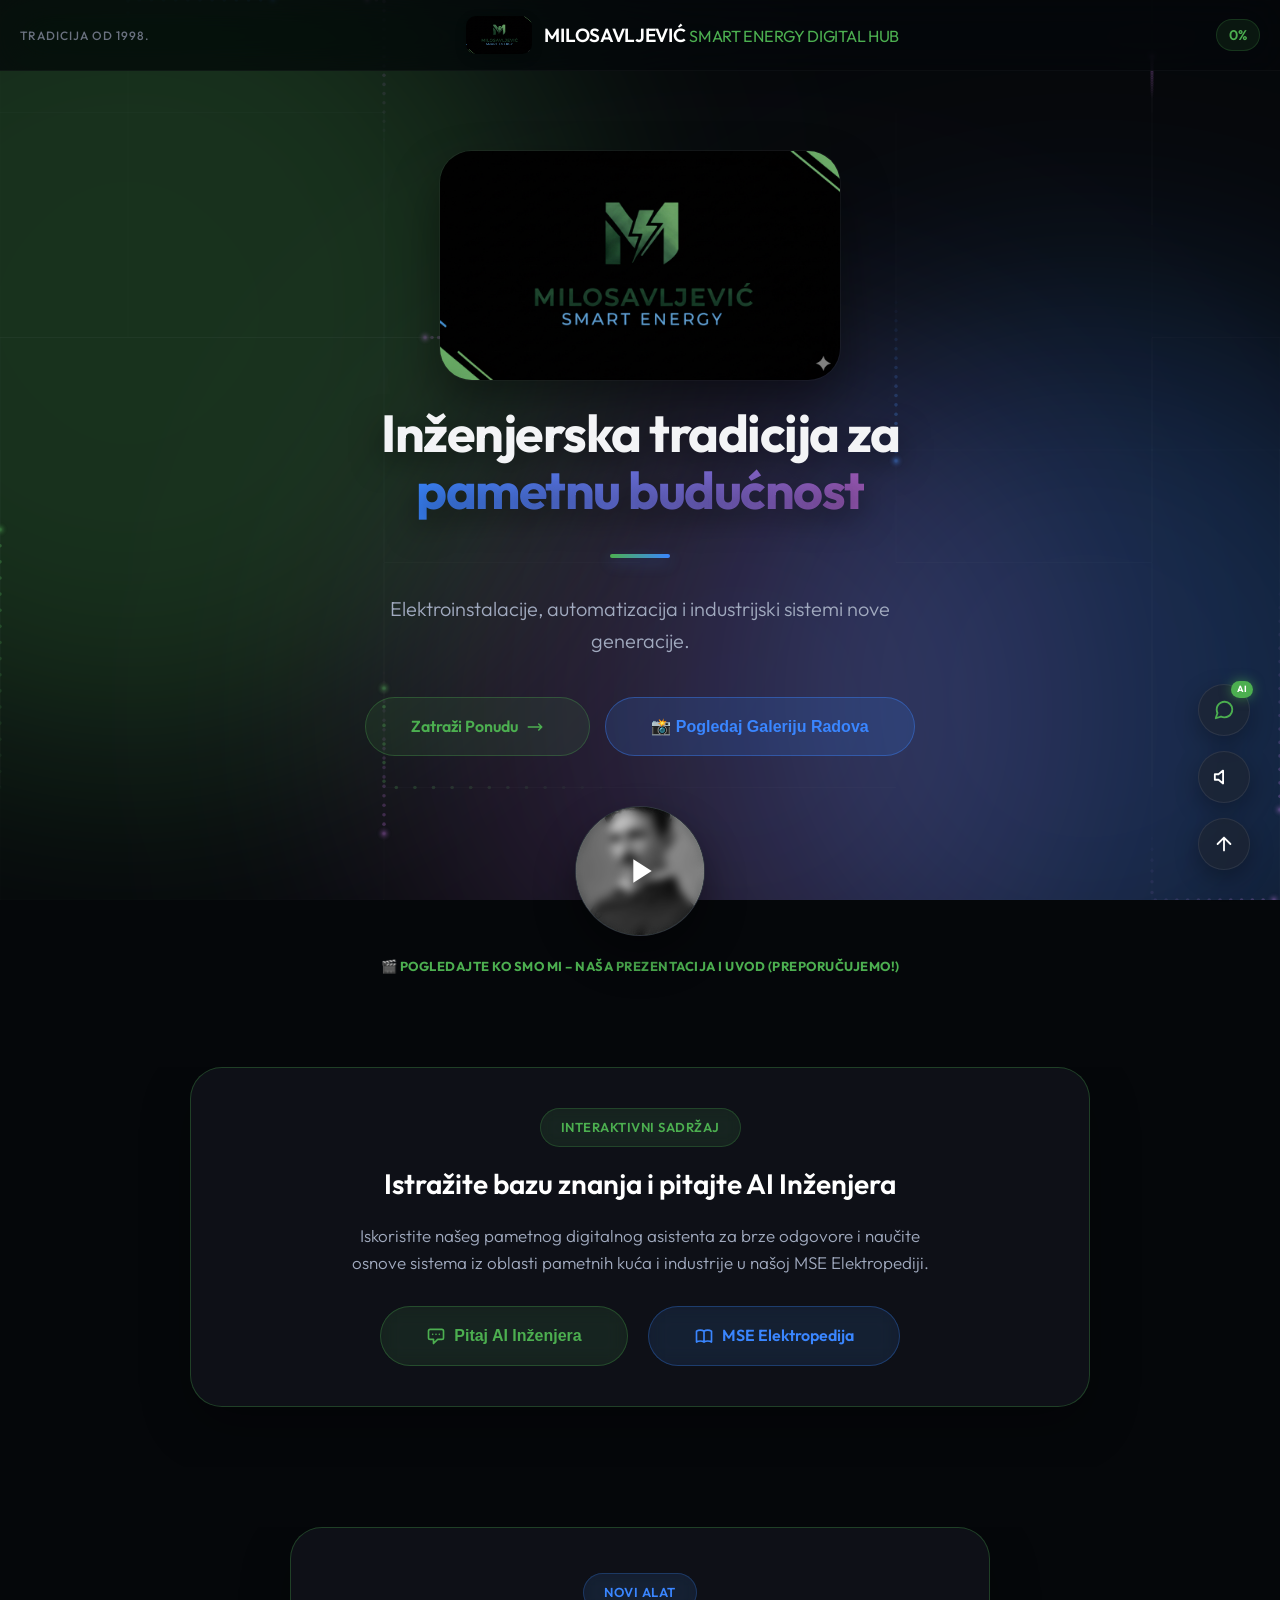
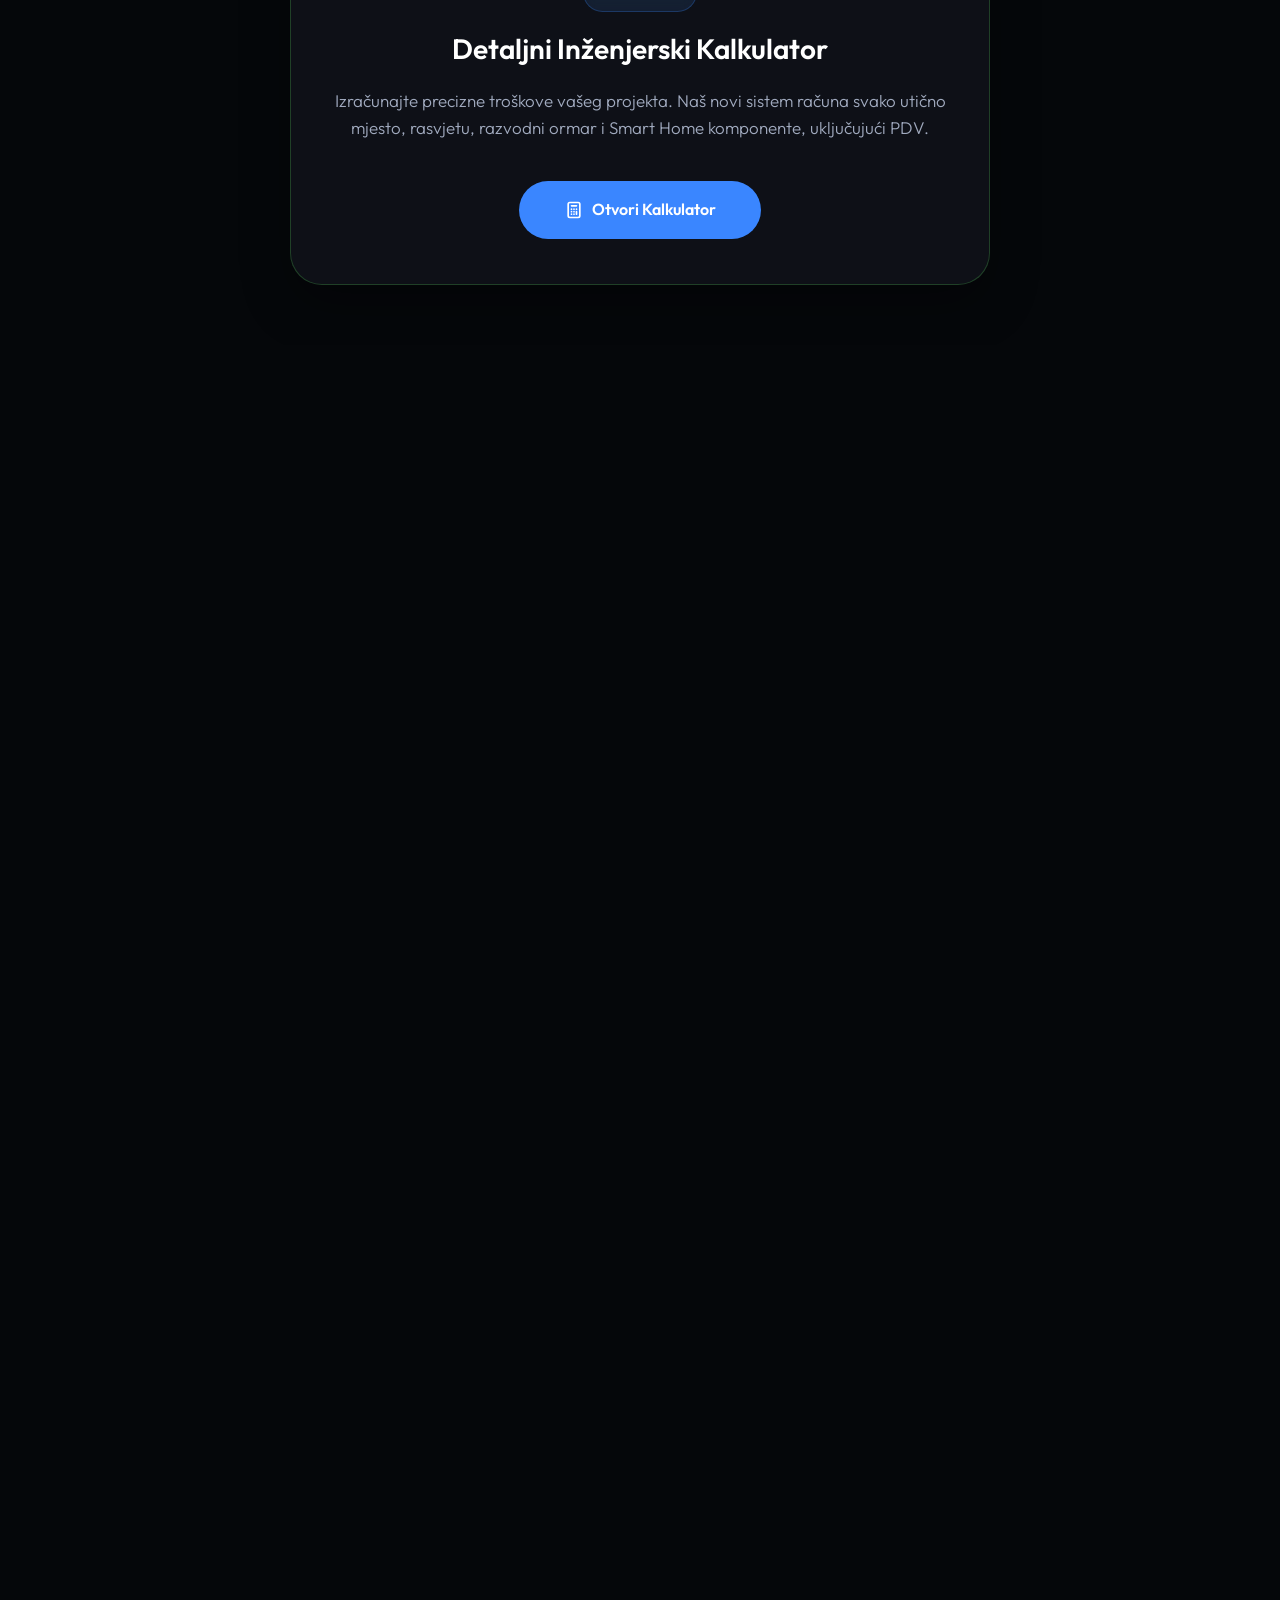
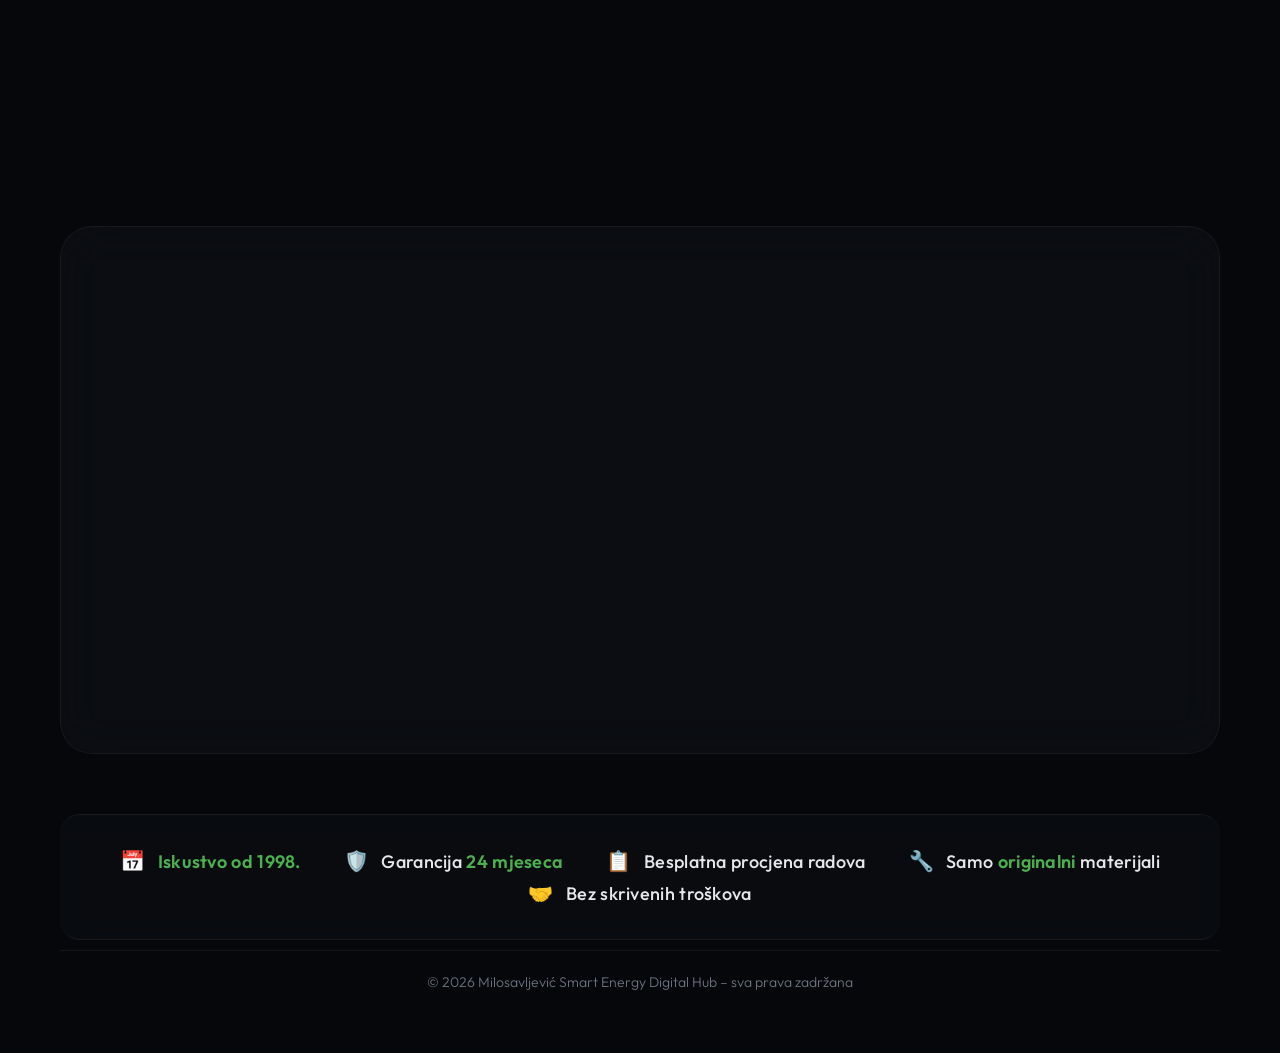
==== index.html @ 20e913b9 "Update index.html" ====
<!DOCTYPE html>
<html lang="sr">
<head>
    <meta charset="UTF-8">
    <meta name="viewport" content="width=device-width, initial-scale=1.0, maximum-scale=1.0, user-scalable=yes">
    <title>Milosavljević Smart Energy Digital Hub | Automatizacija i Elektroinstalacije</title>
    
    <meta name="description" content="Milosavljević Smart Energy Digital Hub - Inženjerska tradicija od 1998. Kompleksne elektroinstalacije, pametne kuće, industrijska automatizacija i robotika.">
    <meta property="og:title" content="Milosavljević Smart Energy Digital Hub">
    <meta property="og:description" content="Inženjerska tradicija za pametnu budućnost. Elektroinstalacije, automatizacija i industrijski sistemi nove generacije.">
    <meta property="og:type" content="website">
    
    <script type="application/ld+json">
    {
      "@context": "https://schema.org",
      "@type": "LocalBusiness",
      "name": "Milosavljević Smart Energy Digital Hub",
      "image": "https://milosavljevic-smart-energy.pages.dev/logo.jpg",
      "address": {
        "@type": "PostalAddress",
        "addressLocality": "Prijedor",
        "addressCountry": "BA"
      },
      "telephone": "+38765728595",
      "email": "milosavljevic@outlook.com",
      "priceRange": "$$",
      "areaServed": "Prijedor i okolina",
      "services": "Elektroinstalacije, Pametne kuće, Industrijska automatizacija, Robotika, PLC programiranje",
      "openingHours": "Mo-Fr 08:00-17:00"
    }
    </script>

    <link rel="preconnect" href="https://fonts.googleapis.com">
    <link rel="preconnect" href="https://fonts.gstatic.com" crossorigin>
    <link href="https://fonts.googleapis.com/css2?family=Outfit:wght@300;400;500;600;700&display=swap" rel="stylesheet">
    
    <style>
        /* ========== CORE & PERFORMANCE ========== */
        @media (prefers-reduced-motion: reduce) {
            *, *::before, *::after { animation-duration: 0.01ms !important; transition-duration: 0.01ms !important; scroll-behavior: auto !important; }
        }
        * { box-sizing: border-box; margin: 0; padding: 0; -webkit-tap-highlight-color: transparent; }
        html { scroll-behavior: smooth; }
        body {
            background-color: #05070a;
            color: #f3f4f6;
            font-family: 'Outfit', -apple-system, BlinkMacSystemFont, 'Segoe UI', Arial, sans-serif;
            line-height: 1.6;
            overflow-x: hidden;
            padding-bottom: 40px;
        }

        /* ========== PREMIUM SCROLL REVEAL ========== */
        .reveal {
            opacity: 0;
            transform: translateY(30px) scale(0.98);
            transition: opacity 0.8s cubic-bezier(0.2, 0.8, 0.2, 1), transform 0.8s cubic-bezier(0.2, 0.8, 0.2, 1);
            will-change: opacity, transform;
        }
        .reveal.active { opacity: 1; transform: translateY(0) scale(1); }
        .delay-1 { transition-delay: 0.1s; } .delay-2 { transition-delay: 0.2s; }

        /* ========== ABSTRACT BACKGROUND ========== */
        .abstract-bg {
            position: fixed; top: 0; left: 0; width: 100vw; height: 100vh;
            z-index: -1; background: #05070a; overflow: hidden;
        }
        .glow-orb {
            position: absolute; border-radius: 50%; filter: blur(120px); opacity: 0.25;
            mix-blend-mode: screen; animation: float 20s infinite ease-in-out alternate;
            will-change: transform;
        }
        .orb-1 { width: 70vw; height: 70vw; background: #4caf50; top: -15%; left: -25%; }
        .orb-2 { width: 60vw; height: 60vw; background: #3a86ff; bottom: -20%; right: -15%; animation-delay: -5s; }
        .orb-3 { width: 55vw; height: 55vw; background: #9b59b6; top: 40%; left: 30%; animation-delay: -10s; opacity: 0.2; }
        @keyframes float { 0% { transform: translate(0,0) scale(1); } 100% { transform: translate(8%,12%) scale(1.1); } }

        /* ========== CIRCUIT FLOW BACKGROUND ========== */
        #circuit-canvas {
            position: fixed;
            top: 0; left: 0;
            width: 100vw; height: 100vh;
            z-index: -1;
            pointer-events: none;
            opacity: 0.5;
        }

        /* ========== UTILITY ========== */
        .hide-mobile { display: inline; }
        .container { max-width: 1200px; margin: 0 auto; padding: 0 20px; }
        .text-white { color: #fff; } .text-center { text-align: center; }
        
        .badge-primary {
            background: rgba(76,175,80,0.1); color: #4caf50; padding: 8px 20px; border-radius: 50px;
            font-size: 13px; font-weight: 600; letter-spacing: 0.5px; display: inline-block;
            border: 1px solid rgba(76,175,80,0.25); backdrop-filter: blur(8px); text-transform: uppercase;
        }
        .section-title { font-size: 36px; color: #fff; margin-top: 16px; margin-bottom: 35px; font-weight: 600; letter-spacing: -0.5px; line-height: 1.2; }
        .section-title-left { font-size: 32px; margin: 15px 0; color: #fff; font-weight: 600; line-height: 1.2; }
        .section-text { color: #a1aabf; font-size: 17px; font-weight: 300; }

        /* ========== HEADER ========== */
        .header-main { background: rgba(5, 7, 10, 0.75); backdrop-filter: blur(24px) saturate(180%); padding: 16px 20px; position: sticky; top: 0; z-index: 1000; border-bottom: 1px solid rgba(255, 255, 255, 0.03); }
        .header-grid { max-width: 1400px; margin: 0 auto; display: flex; justify-content: space-between; align-items: center; }
        .header-tradition { font-size: 12px; color: #6b7280; font-weight: 500; letter-spacing: 1px; text-transform: uppercase; }
        .header-logo-group { display: flex; align-items: center; gap: 12px; cursor: pointer; transition: opacity 0.3s ease; }
        .header-logo-group:hover { opacity: 0.8; }
        .header-logo-img { height: 38px; border-radius: 10px; box-shadow: 0 4px 12px rgba(0,0,0,0.2); }
        .header-brand-name { font-size: 19px; color: #fff; font-weight: 600; letter-spacing: -0.3px; }
        .header-brand-name span { color: #4caf50; font-weight: 400; font-size: 0.85em; }
        .header-percent-text { font-size: 14px; font-weight: 600; color: #4caf50; background: rgba(76,175,80,0.1); padding: 4px 12px; border-radius: 20px; border: 1px solid rgba(76,175,80,0.2); cursor: pointer; transition: all 0.3s ease; }
        .header-percent-text:hover { background: #4caf50; color: #fff; }
        .header-progress-line { position: absolute; bottom: 0; left: 0; height: 2px; width: 0%; background: linear-gradient(90deg, #4caf50, #3a86ff, #9b59b6); box-shadow: 0 -1px 8px rgba(76,175,80,0.5); transition: width 0.1s linear; z-index: 1001; }

        /* ========== HERO ========== */
        .hero-section { padding: 80px 20px 60px; text-align: center; position: relative; }
        .hero-content { position: relative; z-index: 2; }
        .hero-logo {
            max-width: 400px;
            width: 100%;
            height: auto;
            border-radius: 32px;
            box-shadow: 0 25px 50px rgba(0,0,0,0.4), 0 0 0 1px rgba(255,255,255,0.05);
            margin-bottom: 25px;
            transition: transform 0.5s ease;
            display: block;
            margin-left: auto;
            margin-right: auto;
        }
        .hero-logo:hover { transform: translateY(-5px); }
        .hero-title { font-size: 52px; margin-top: 15px; font-weight: 700; letter-spacing: -1.5px; line-height: 1.1; text-shadow: 0 10px 30px rgba(0,0,0,0.5); }
        .hero-title span { background: linear-gradient(90deg, #3a86ff, #9b59b6); -webkit-background-clip: text; -webkit-text-fill-color: transparent; }
        .hero-line { width: 60px; height: 4px; margin: 35px auto; border-radius: 4px; background: linear-gradient(90deg, #4caf50, #3a86ff); box-shadow: 0 4px 15px rgba(58,134,255,0.3); }
        .hero-subtitle { max-width: 600px; margin: 0 auto; color: #a1aabf; font-size: 20px; font-weight: 300; }
        
        .btn-primary { display: inline-flex; align-items: center; justify-content: center; margin-top: 10px; padding: 16px 45px; border-radius: 50px; background: rgba(76,175,80,0.1); color: #4caf50; border: 1px solid rgba(76,175,80,0.3); text-decoration: none; font-weight: 600; font-size: 16px; backdrop-filter: blur(10px); transition: all 0.4s cubic-bezier(0.2,0.8,0.2,1); }
        .btn-primary:hover { background: #4caf50; color: #fff; transform: translateY(-3px) scale(1.02); box-shadow: 0 15px 30px rgba(76,175,80,0.3); }
        .btn-secondary { background: rgba(58,134,255,0.1); color: #3a86ff; border-color: rgba(58,134,255,0.3); }
        .btn-secondary:hover { background: #3a86ff; color: #fff; box-shadow: 0 15px 30px rgba(58,134,255,0.3); }
        .btn-blue { background: rgba(58,134,255,0.15); color: #3a86ff; border-color: rgba(58,134,255,0.4); }
        .btn-blue:hover { background: #3a86ff; color: #fff; box-shadow: 0 15px 30px rgba(58,134,255,0.3); }

        .video-circle { display: flex; flex-direction: column; align-items: center; margin-top: 50px; cursor: pointer; }
        .video-thumb { position: relative; width: 130px; height: 130px; border-radius: 50%; overflow: hidden; border: 1px solid rgba(255,255,255,0.1); box-shadow: 0 20px 40px rgba(0,0,0,0.4), inset 0 0 0 4px rgba(76,175,80,0.3); transition: all 0.4s cubic-bezier(0.2, 0.8, 0.2, 1); background: #1a1f2a; }
        .video-thumb img { width: 100%; height: 100%; object-fit: cover; display: block; transition: transform 0.6s ease; }
        .glass-play { position: absolute; top: 0; left: 0; width: 100%; height: 100%; background: rgba(0,0,0,0.2); backdrop-filter: blur(4px); display: flex; align-items: center; justify-content: center; transition: all 0.4s ease; }
        .glass-play svg { width: 40px; height: 40px; fill: white; filter: drop-shadow(0 4px 12px rgba(0,0,0,0.5)); transition: transform 0.3s cubic-bezier(0.2, 0.8, 0.2, 1); }
        .video-circle:hover .video-thumb { transform: translateY(-5px) scale(1.02); box-shadow: 0 25px 50px rgba(76,175,80,0.3), inset 0 0 0 4px #4caf50; }
        .video-circle:hover img { transform: scale(1.1); }
        .video-circle:hover .glass-play { background: rgba(0,0,0,0.4); backdrop-filter: blur(8px); }
        .video-circle:hover .video-label { color: #fff; }
        .video-label { margin-top: 20px; font-size: 13px; font-weight: 600; color: #a1aabf; letter-spacing: 0.5px; text-transform: uppercase; }

        /* ========== INSTAGRAM MODAL (GALERIJA) ========== */
        .instagram-modal {
            position: fixed; top: 0; left: 0; width: 100vw; height: 100vh;
            background: #05070a; 
            z-index: 100000; display: none; flex-direction: column;
            transform: translateY(100%); transition: transform 0.4s cubic-bezier(0.2, 0.8, 0.2, 1);
            overflow-y: auto; overflow-x: hidden;
            contain: layout paint; 
        }
        .instagram-modal.active { display: flex; transform: translateY(0); }
        .insta-header {
            position: sticky; top: 0; background: #05070a; 
            padding: 15px 20px; display: flex; align-items: center; justify-content: space-between;
            border-bottom: 1px solid rgba(255,255,255,0.1); z-index: 10;
        }
        .insta-header h3 { color: #fff; font-size: 18px; font-weight: 600; margin: 0; }
        .insta-back-btn {
            background: none; border: none; color: #fff; font-size: 22px; cursor: pointer;
            padding: 0 10px 0 0; display: none; align-items: center;
        }
        .insta-close-btn {
            background: none; border: none; color: #fff; font-size: 32px; cursor: pointer;
            width: 40px; height: 40px; display: flex; align-items: center; justify-content: center;
        }
        /* FOLDER GRID */
        .insta-folder-grid { display: grid; grid-template-columns: repeat(2, 1fr); gap: 15px; padding: 15px; max-width: 900px; margin: 0 auto; width: 100%; }
        .insta-folder-card { background: #111; border-radius: 12px; overflow: hidden; border: 1px solid #222; cursor: pointer; }
        .insta-folder-card .folder-image { width: 100%; aspect-ratio: 1/1; object-fit: cover; display: block; background-color: #1a1f2a; }
        .insta-folder-card .folder-info { padding: 12px; }
        .insta-folder-card .folder-info .folder-name { font-size: 15px; font-weight: 600; color: #fff; margin-bottom: 2px; }
        .insta-folder-card .folder-info .folder-desc { font-size: 13px; color: #888; }
        
        /* INSTAGRAM IMAGE GRID (3 Slike u redu) - LAZY LOAD OPTIMIZOVANO */
        .insta-image-grid-container { max-width: 900px; margin: 0 auto; width: 100%; contain: content; }
        .insta-image-grid { display: grid; grid-template-columns: repeat(3, 1fr); gap: 3px; padding: 0 0 20px 0; contain: layout paint; }
        .insta-image-wrapper { position: relative; width: 100%; aspect-ratio: 1/1; background: #111; cursor: pointer; overflow: hidden; contain: layout paint; }
        .insta-image-wrapper img { width: 100%; height: 100%; object-fit: cover; display: block; transition: filter 0.3s; }
        .insta-image-wrapper:hover img { filter: brightness(0.8); }

        /* BANNER ZA PRIVLAČENJE KUPACA UNUTAR FOLDERA */
        .folder-quality-banner {
            grid-column: 1 / -1; /* Proteže se preko sve 3 kolone */
            background: linear-gradient(135deg, rgba(76,175,80,0.15), rgba(58,134,255,0.15));
            border: 1px solid rgba(76,175,80,0.4);
            border-radius: 16px;
            padding: 25px 20px;
            margin: 0 0 15px 0;
            text-align: center;
            box-shadow: 0 0 20px rgba(76,175,80,0.05);
        }
        .folder-quality-banner h3 { color: #fff; font-size: 22px; margin-bottom: 10px; font-weight: 600; letter-spacing: -0.5px; }
        .folder-quality-banner h3 span { color: #4caf50; }
        .folder-quality-banner p { color: #a1aabf; font-size: 15px; line-height: 1.6; max-width: 600px; margin: 0 auto; }

        @media (max-width: 600px) {
            .insta-folder-grid { grid-template-columns: repeat(2, 1fr); gap: 10px; padding: 10px; }
            .insta-image-grid { gap: 2px; } 
            .folder-quality-banner { padding: 20px 15px; }
            .folder-quality-banner h3 { font-size: 18px; }
        }

        /* ========== CTA BANNER ========== */
        .cta-banner {
            background: rgba(20, 24, 32, 0.6);
            backdrop-filter: blur(24px) saturate(180%);
            border: 1px solid rgba(76,175,80,0.3);
            border-radius: 32px;
            padding: 40px 30px;
            text-align: center;
            max-width: 900px;
            margin: 0 auto 60px auto;
            box-shadow: 0 20px 50px rgba(0,0,0,0.3);
            position: relative;
            overflow: hidden;
        }
        .cta-banner::before {
            content: ''; position: absolute; top: 0; left: -100%; width: 50%; height: 100%;
            background: linear-gradient(to right, transparent, rgba(255,255,255,0.05), transparent);
            transform: skewX(-20deg); animation: shine 6s infinite;
        }
        @keyframes shine { 0% { left: -100%; } 20% { left: 200%; } 100% { left: 200%; } }

        /* ========== ZELENA FIRMA ========== */
        .green-company {
            background: rgba(20, 24, 32, 0.4);
            backdrop-filter: blur(24px);
            border-radius: 32px;
            padding: 50px 30px;
            margin: 60px 0;
            border: 1px solid rgba(76,175,80,0.2);
            text-align: center;
            transition: all 0.5s ease;
        }
        .green-company:hover {
            border-color: rgba(76,175,80,0.5);
            box-shadow: 0 0 40px rgba(76,175,80,0.1);
        }
        .green-company .icon-leaf {
            font-size: 48px;
            display: block;
            margin-bottom: 20px;
            filter: drop-shadow(0 0 20px rgba(76,175,80,0.3));
        }
        .green-company h3 {
            font-size: 32px;
            color: #fff;
            font-weight: 600;
            letter-spacing: -0.5px;
            margin-bottom: 20px;
        }
        .green-company h3 span { color: #4caf50; }
        .green-company p { max-width: 750px; margin: 0 auto 20px; color: #cbd5e6; font-size: 18px; line-height: 1.8; }
        .green-company .highlight-badge { display: inline-block; background: rgba(76,175,80,0.15); border: 1px solid rgba(76,175,80,0.3); padding: 8px 20px; border-radius: 50px; font-size: 14px; color: #4caf50; font-weight: 500; margin: 5px 8px; backdrop-filter: blur(4px); }

        /* ========== CARDS & GRIDS ========== */
        .grid-philosophie { display: grid; grid-template-columns: repeat(2, 1fr); gap: 24px; }
        .abstract-card { background: rgba(20, 24, 32, 0.4); backdrop-filter: blur(24px) saturate(180%); border: 1px solid rgba(255, 255, 255, 0.05); border-radius: 32px; padding: 40px; transition: all 0.5s cubic-bezier(0.2, 0.8, 0.2, 1); position: relative; overflow: hidden; box-shadow: 0 10px 30px rgba(0,0,0,0.2); }
        .abstract-card::before { content: ''; position: absolute; top: 0; left: 0; right: 0; height: 2px; background: linear-gradient(90deg, transparent, rgba(255,255,255,0.2), transparent); opacity: 0.5; transition: opacity 0.3s ease; }
        .abstract-card:hover { transform: translateY(-8px); box-shadow: 0 20px 40px rgba(0,0,0,0.4); border-color: rgba(255,255,255,0.1); }
        .abstract-card:hover::before { opacity: 1; }
        .card-zelena:hover { border-color: rgba(76,175,80,0.3); box-shadow: 0 20px 40px rgba(76,175,80,0.15); }
        .card-plava:hover { border-color: rgba(58,134,255,0.3); box-shadow: 0 20px 40px rgba(58,134,255,0.15); }
        .card-crvena:hover { border-color: rgba(230,57,70,0.3); box-shadow: 0 20px 40px rgba(230,57,70,0.15); }
        .abstract-card.full-width { grid-column: span 2; }
        .abstract-card h4 { font-size: 24px; font-weight: 500; margin: 25px 0 15px; color: #fff; letter-spacing: -0.5px; }
        
        .svg-icon { width: 44px; height: 44px; stroke: currentColor; fill: none; stroke-width: 1.5; stroke-linecap: round; stroke-linejoin: round; }
        .icon-zelena { color: #4caf50; filter: drop-shadow(0 0 12px rgba(76,175,80,0.4)); }
        .icon-plava { color: #3a86ff; filter: drop-shadow(0 0 12px rgba(58,134,255,0.4)); }
        .icon-crvena { color: #e63946; filter: drop-shadow(0 0 12px rgba(230,57,70,0.4)); }
        .pulse-node { width: 10px; height: 10px; border-radius: 50%; display: inline-block; position: relative; }
        .pulse-node::after { content: ''; position: absolute; width: 100%; height: 100%; top: 0; left: 0; background: inherit; border-radius: 50%; animation: pulseGlow 2.5s infinite ease-in-out; }
        @keyframes pulseGlow { 0% { transform: scale(1); opacity: 0.8; } 100% { transform: scale(3.5); opacity: 0; } }

        .history-card, .moto-card, .contact-card { background: rgba(20, 24, 32, 0.4); backdrop-filter: blur(24px); border: 1px solid rgba(255,255,255,0.05); border-radius: 32px; padding: 50px; transition: transform 0.5s ease, box-shadow 0.5s ease; }
        .history-card:hover, .moto-card:hover, .contact-card:hover { transform: translateY(-5px); box-shadow: 0 15px 40px rgba(0,0,0,0.3); border-color: rgba(255,255,255,0.1); }
        .history-grid { display: flex; flex-wrap: wrap; gap: 50px; align-items: center; }
        .moto-title { font-size: 14px; color: #3a86ff; text-transform: uppercase; font-weight: 600; letter-spacing: 2px; margin-bottom: 30px; text-align: center; }
        .moto-img-wrapper { max-width: 600px; margin: 0 auto; }
        .blended-moto { width: 100%; height: auto; display: block; mix-blend-mode: screen; opacity: 0.9; filter: drop-shadow(0 0 20px rgba(58,134,255,0.2)); transition: filter 0.4s; }
        .blended-moto:hover { filter: drop-shadow(0 0 30px rgba(58,134,255,0.4)); }
        .om-image-container { position: relative; display: inline-block; max-width: 280px; width: 100%; border-radius: 50%; overflow: hidden; background: rgba(255,255,255,0.02); padding: 10px; border: 1px solid rgba(76,175,80,0.2); box-shadow: 0 0 40px rgba(76,175,80,0.1); }
        .blended-om { width: 100%; height: auto; display: block; border-radius: 50%; transition: transform 0.5s ease; }
        .om-image-container:hover .blended-om { transform: scale(1.05) rotate(2deg); }

        /* ========== PARTNERS CAROUSEL ========== */
        .partners-section { background: rgba(20, 24, 32, 0.4); backdrop-filter: blur(24px); border-radius: 32px; padding: 60px 20px; margin: 80px 0 60px; border: 1px solid rgba(255,255,255,0.05); position: relative; }
        .partners-title { text-align: center; margin-bottom: 50px; font-size: 32px; font-weight: 600; color: #fff; letter-spacing: -0.5px; }
        .carousel-container { position: relative; overflow: hidden; padding: 10px 0 20px; -webkit-mask-image: linear-gradient(to right, transparent, black 10%, black 90%, transparent); mask-image: linear-gradient(to right, transparent, black 10%, black 90%, transparent); }
        .carousel-track { display: flex; transition: transform 0.8s cubic-bezier(0.2, 0.8, 0.2, 1); gap: 30px; cursor: grab; }
        .carousel-track:active { cursor: grabbing; }
        .carousel-slide { flex: 0 0 calc(25% - 23px); min-width: calc(25% - 23px); display: flex; flex-direction: column; justify-content: space-between; background: rgba(255,255,255,0.01); border-radius: 24px; transition: all 0.4s ease; border: 1px solid rgba(255,255,255,0.03); overflow: hidden; }
        .logo-container { padding: 40px 20px 20px; display: flex; align-items: center; justify-content: center; min-height: 180px; }
        .partner-logo { max-width: 100%; max-height: 90px; object-fit: contain; transition: all 0.5s ease; filter: grayscale(100%) opacity(0.5); }
        .partner-name { font-weight: 500; font-size: 14px; text-align: center; color: #a1aabf; background: rgba(0,0,0,0.2); padding: 16px 12px; margin: 0; transition: all 0.5s ease; }
        .carousel-slide:hover, .carousel-slide.turn-active { transform: translateY(-8px); background: rgba(255,255,255,0.03); border-color: rgba(76,175,80,0.3); box-shadow: 0 15px 30px rgba(0,0,0,0.2); }
        .carousel-slide:hover .partner-logo, .carousel-slide.turn-active .partner-logo { transform: scale(1.1); filter: grayscale(0%) opacity(1); }
        .carousel-slide:hover .partner-name, .carousel-slide.turn-active .partner-name { background: rgba(76,175,80,0.15); color: #fff; }
        
        .carousel-dots { display: flex; justify-content: center; gap: 8px; margin-top: 30px; }
        .dot { width: 8px; height: 8px; border-radius: 50%; background: rgba(255,255,255,0.15); cursor: pointer; transition: all 0.4s cubic-bezier(0.2, 0.8, 0.2, 1); }
        .dot.active { background: #4caf50; width: 32px; border-radius: 8px; box-shadow: 0 0 10px rgba(76,175,80,0.5); }

        /* ========== KONTAKT ========== */
        .contact-section { padding: 80px 0; max-width: 850px; margin: 0 auto; }
        .contact-brand { font-weight: 600; color: #4caf50; font-size: 28px; text-align: center; letter-spacing: -0.5px; }
        .contact-grid { display: grid; grid-template-columns: repeat(auto-fit, minmax(280px,1fr)); gap: 30px; margin: 40px 0; }
        .contact-info-box { background: rgba(255,255,255,0.015); border-radius: 32px; padding: 40px 30px; text-align: center; border: 1px solid rgba(255,255,255,0.04); transition: transform 0.4s ease; }
        .contact-info-box:hover { transform: translateY(-5px); border-color: rgba(255,255,255,0.1); background: rgba(255,255,255,0.03); }
        .contact-info-box img.contact-photo { 
            display: block; max-width: 80px; height: auto; margin: 0 auto 12px; 
            border-radius: 50%; border: 2px solid rgba(255,255,255,0.08); 
            object-fit: cover; aspect-ratio: 1/1;
        }
        .contact-links { display: flex; flex-direction: column; gap: 12px; margin-top: 25px; }
        .contact-link-btn { display: flex; align-items: center; justify-content: center; gap: 10px; padding: 14px; border-radius: 16px; color: white; text-decoration: none; font-size: 15px; font-weight: 500; transition: all 0.3s ease; backdrop-filter: blur(10px); }
        .contact-link-btn svg { width: 20px; height: 20px; fill: currentColor; }
        .contact-link-btn:hover { transform: scale(1.03); filter: brightness(1.1); box-shadow: 0 8px 20px rgba(0,0,0,0.2); }
        .bg-phone { background: rgba(25,118,210,0.6); border: 1px solid rgba(25,118,210,0.8); }
        .bg-viber { background: rgba(89,38,124,0.6); border: 1px solid rgba(89,38,124,0.8); }
        .bg-whatsapp { background: rgba(18,140,126,0.6); border: 1px solid rgba(18,140,126,0.8); }
        .bg-phone-alt { background: rgba(46,125,50,0.6); border: 1px solid rgba(46,125,50,0.8); }
        .form-group { margin-bottom: 24px; text-align: left; }
        .form-group label { display: block; font-size: 14px; color: #a1aabf; margin-bottom: 10px; font-weight: 500; padding-left: 5px; }
        .form-control { width: 100%; background: rgba(0,0,0,0.3); border: 1px solid rgba(255,255,255,0.08); border-radius: 20px; padding: 18px 22px; color: #fff; font-size: 16px; font-family: inherit; transition: all 0.4s cubic-bezier(0.2, 0.8, 0.2, 1); }
        .form-control:focus { outline: none; border-color: #4caf50; background: rgba(0,0,0,0.5); box-shadow: 0 0 0 4px rgba(76,175,80,0.15); transform: translateY(-2px); }
        .form-submit-btn { background: #4caf50; color: white; border: none; padding: 18px 30px; border-radius: 50px; font-weight: 600; font-size: 17px; cursor: pointer; transition: all 0.4s cubic-bezier(0.2, 0.8, 0.2, 1); width: 100%; display: flex; justify-content: center; align-items: center; gap: 10px; }
        .form-submit-btn:hover { background: #43a047; transform: translateY(-3px); box-shadow: 0 12px 25px rgba(76,175,80,0.4); }
        .real-messages-container { margin-top: 30px; display: flex; flex-direction: column; gap: 15px; }
        .user-message-card { background: rgba(255, 255, 255, 0.03); border: 1px solid rgba(76, 175, 80, 0.3); border-radius: 16px; padding: 20px; box-shadow: 0 4px 15px rgba(0,0,0,0.2); animation: fadeInSlideUp 0.5s ease forwards; text-align: left; }
        .msg-header { display: flex; justify-content: space-between; margin-bottom: 10px; font-size: 14px; }
        .msg-name { color: #fff; font-weight: 600; display: flex; align-items: center; gap: 8px;}
        .msg-name::before { content: '👤'; font-size: 16px;}
        .msg-time { color: #6b7280; font-size: 12px; }
        .msg-body { color: #a1aabf; font-size: 15px; line-height: 1.5; font-style: italic; }
        @keyframes fadeInSlideUp { from { opacity: 0; transform: translateY(20px); } to { opacity: 1; transform: translateY(0); } }

        /* ========== FLOATING BUTTONS & LIGHTBOX ========== */
        .floating-buttons { position: fixed; bottom: 30px; right: 30px; display: flex; flex-direction: column; align-items: flex-end; gap: 15px; z-index: 99998; }
        .premium-action-btn { 
            width: 52px; height: 52px; border-radius: 50%; 
            background: rgba(30, 36, 45, 0.6); backdrop-filter: blur(20px) saturate(180%); 
            border: 1px solid rgba(255,255,255,0.08); box-shadow: 0 8px 25px rgba(0,0,0,0.3); 
            display: flex; align-items: center; justify-content: center; 
            cursor: pointer; transition: all 0.3s ease; color: #fff; 
            position: relative;
        }
        .premium-action-btn svg { width: 22px; height: 22px; stroke: currentColor; stroke-width: 2; fill: none; stroke-linecap: round; stroke-linejoin: round; transition: transform 0.3s; }
        .premium-action-btn:hover { background: rgba(76,175,80,0.2); border-color: rgba(76,175,80,0.4); transform: translateY(-4px); }
        .premium-action-btn:hover svg { transform: scale(1.15); }
        
        .ai-badge { position: absolute; top: -4px; right: -4px; background: #4caf50; color: #fff; font-size: 9px; font-weight: 700; padding: 2px 6px; border-radius: 12px; line-height: 1.4; box-shadow: 0 0 12px rgba(76,175,80,0.6); animation: badgePulse 2s infinite; pointer-events: none; }
        @keyframes badgePulse { 0% { transform: scale(1); } 50% { transform: scale(1.15); } 100% { transform: scale(1); } }
        .ai-glow { animation: glowPulse 2.5s ease-in-out infinite; }
        @keyframes glowPulse { 0% { box-shadow: 0 0 0 0 rgba(76,175,80,0.3); } 50% { box-shadow: 0 0 0 8px rgba(76,175,80,0); } 100% { box-shadow: 0 0 0 0 rgba(76,175,80,0); } }

        .lightbox-overlay, .video-lightbox { position: fixed; top: 0; left: 0; width: 100vw; height: 100vh; background: rgba(5,7,10,0.95); backdrop-filter: blur(15px); display: none; align-items: center; justify-content: center; flex-direction: column; z-index: 1000000; opacity: 0; transition: opacity 0.4s ease; }
        .lightbox-overlay.active, .video-lightbox.active { display: flex; opacity: 1; }
        .lightbox-img, .video-lightbox video { max-width: 90%; max-height: 80%; border-radius: 12px; box-shadow: 0 30px 60px rgba(0,0,0,0.5); border: 1px solid rgba(255,255,255,0.05); transform: scale(0.95); transition: transform 0.4s cubic-bezier(0.2, 0.8, 0.2, 1); }
        .lightbox-overlay.active .lightbox-img, .video-lightbox.active video { transform: scale(1); }
        .lightbox-close, .close-video { position: absolute; top: 30px; right: 40px; width: 50px; height: 50px; border-radius: 50%; background: rgba(255,255,255,0.05); border: 1px solid rgba(255,255,255,0.1); display: flex; align-items: center; justify-content: center; cursor: pointer; transition: all 0.3s ease; color: #fff; }
        .lightbox-close svg, .close-video svg { width: 24px; height: 24px; stroke: currentColor; stroke-width: 2; fill: none; }
        .lightbox-close:hover, .close-video:hover { background: rgba(230,57,70,0.2); color: #e63946; border-color: rgba(230,57,70,0.4); transform: scale(1.1) rotate(90deg); }
        #lightbox-caption { color: #fff; margin-top: 20px; font-size: 16px; font-weight: 500; letter-spacing: 0.5px; text-align: center; }

        /* ========== MSE AI WIDGET ========== */
        #mse-ai-widget { 
            position: fixed; bottom: 90px; right: 30px; 
            width: 360px; height: 550px; 
            background: rgba(13, 17, 23, 0.95); backdrop-filter: blur(20px); 
            border: 1px solid rgba(76,175,80,0.3); 
            border-radius: 24px; box-shadow: 0 20px 50px rgba(0,0,0,0.5); 
            z-index: 99999; display: flex; flex-direction: column; 
            transition: transform 0.4s cubic-bezier(0.2, 0.8, 0.2, 1), opacity 0.4s; 
            overflow: hidden; 
        }
        .ai-hidden { transform: translateY(120%) scale(0.9); opacity: 0; pointer-events: none; }
        .ai-header { background: rgba(5, 7, 10, 0.9); padding: 16px 20px; border-bottom: 1px solid rgba(255,255,255,0.05); display: flex; justify-content: space-between; align-items: center; }
        .ai-header-title { display: flex; align-items: center; gap: 10px; color: #fff; font-weight: 600; font-size: 15px; }
        .ai-header-title .pulse { width: 8px; height: 8px; background: #4caf50; border-radius: 50%; box-shadow: 0 0 10px #4caf50; animation: aiPulse 2s infinite; }
        .ai-close-btn { background: none; border: none; color: #a1aabf; font-size: 24px; cursor: pointer; transition: color 0.3s; }
        .ai-close-btn:hover { color: #fff; }
        .ai-messages { flex: 1; padding: 20px; overflow-y: auto; display: flex; flex-direction: column; gap: 12px; scroll-behavior: smooth; }
        .ai-msg, .user-msg { max-width: 85%; padding: 12px 16px; border-radius: 16px; font-size: 14px; line-height: 1.5; }
        .ai-msg { background: rgba(255,255,255,0.05); color: #e5e7eb; align-self: flex-start; border-bottom-left-radius: 4px; }
        .user-msg { background: rgba(76,175,80,0.2); color: #fff; align-self: flex-end; border-bottom-right-radius: 4px; border: 1px solid rgba(76,175,80,0.3); }
        .ai-input-area { padding: 15px; background: rgba(0,0,0,0.3); border-top: 1px solid rgba(255,255,255,0.05); display: flex; gap: 10px; }
        .ai-input-area input { flex: 1; background: rgba(255,255,255,0.05); border: 1px solid rgba(255,255,255,0.1); border-radius: 50px; padding: 12px 20px; color: #fff; font-family: inherit; font-size: 14px; outline: none; transition: border 0.3s; }
        .ai-input-area input:focus { border-color: #4caf50; }
        .ai-send-btn { background: #4caf50; color: #fff; border: none; width: 44px; height: 44px; border-radius: 50%; display: flex; align-items: center; justify-content: center; cursor: pointer; transition: background 0.3s, transform 0.2s; }
        .ai-send-btn:hover { background: #43a047; transform: scale(1.05); }
        .ai-action-btn { background: rgba(76,175,80,0.15); border: 1px solid #4caf50; color: #fff; padding: 10px 15px; border-radius: 10px; cursor: pointer; margin-top: 10px; font-weight: 600; text-align: center; display: block; width: 100%; transition: background 0.3s; }
        .ai-action-btn:hover { background: #4caf50; }
        @keyframes aiPulse { 0% { transform: scale(0.95); opacity: 0.8; } 50% { transform: scale(1.2); opacity: 1; } 100% { transform: scale(0.95); opacity: 0.8; } }

        /* ========== ELEKTROPEDIJA ========== */
        .edu-grid { display: grid; grid-template-columns: repeat(auto-fit, minmax(300px, 1fr)); gap: 24px; margin-top: 40px; }
        .edu-card { background: rgba(30, 36, 45, 0.4); backdrop-filter: blur(16px); border: 1px solid rgba(255,255,255,0.03); border-radius: 24px; padding: 24px; cursor: pointer; transition: all 0.4s cubic-bezier(0.2, 0.8, 0.2, 1); display: flex; align-items: center; justify-content: space-between; text-decoration: none; }
        .edu-card:hover { background: rgba(40, 48, 60, 0.6); transform: translateY(-4px); box-shadow: 0 10px 25px rgba(0,0,0,0.3); }
        .edu-card .folder-arrow { transition: transform 0.4s ease; font-size: 14px; }
        .edu-card:hover .folder-arrow { transform: translateX(5px); }
        .edu-card-zelena:hover { border-color: rgba(76,175,80,0.5); }
        .edu-card-zelena .folder-arrow { color: #4caf50; }
        .edu-card-narandzasta:hover { border-color: rgba(255,140,0,0.5); }
        .edu-card-narandzasta .folder-arrow { color: #ff8c00; }
        .edu-card-plava:hover { border-color: rgba(58,134,255,0.5); }
        .edu-card-plava .folder-arrow { color: #3a86ff; }
        .edu-card-crvena:hover { border-color: rgba(230,57,70,0.5); }
        .edu-card-crvena .folder-arrow { color: #e63946; }
        .edu-card-zuta:hover { border-color: rgba(241,196,15,0.5); }
        .edu-card-zuta .folder-arrow { color: #f1c40f; }
        .edu-card-ljubicasta:hover { border-color: rgba(155,89,182,0.5); }
        .edu-card-ljubicasta .folder-arrow { color: #9b59b6; }
        .edu-card-tirkizna:hover { border-color: rgba(0,210,211,0.5); }
        .edu-card-tirkizna .folder-arrow { color: #00d2d3; }

        /* ========== FOOTER HIGHLIGHT ========== */
        .footer-highlight {
            background: rgba(20, 24, 32, 0.3);
            backdrop-filter: blur(16px);
            border-top: 1px solid rgba(255,255,255,0.06);
            border-bottom: 1px solid rgba(255,255,255,0.06);
            padding: 30px 20px;
            margin: 20px 0 0;
            text-align: center;
            border-radius: 20px;
            transition: all 0.4s ease;
        }
        .footer-highlight:hover {
            background: rgba(30, 36, 45, 0.5);
            border-color: rgba(76,175,80,0.2);
            box-shadow: 0 8px 30px rgba(0,0,0,0.3);
        }
        .footer-highlight .hl-item { display: inline-block; margin: 0 20px; font-size: 18px; font-weight: 500; color: #e5e7eb; letter-spacing: 0.3px; }
        .footer-highlight .hl-item strong { color: #4caf50; font-weight: 600; }
        .footer-highlight .hl-item .icon { margin-right: 8px; font-size: 20px; }

        /* ========== MOBILE RESPONSIVE ========== */
        @media (max-width:768px) {
            .hide-mobile { display: none; }
            .hero-title { font-size: 38px; }
            .grid-philosophie { grid-template-columns: 1fr; }
            .abstract-card.full-width { grid-column: auto; }
            .abstract-card, .history-card, .moto-card, .contact-card { padding: 30px 25px; }
            .carousel-slide { flex: 0 0 calc(50% - 15px); min-width: calc(50% - 15px); }
            .hero-logo { max-width: 90vw; }
            .green-company h3 { font-size: 28px; }
            .footer-highlight .hl-item { display: block; margin: 12px 0; font-size: 16px; }
        }
        @media (max-width:480px) {
            .floating-buttons { bottom: 20px; right: 20px; gap: 12px; }
            .carousel-slide { flex: 0 0 100%; min-width: 100%; }
            .hero-title { font-size: 32px; }
            #mse-ai-widget { width: calc(100vw - 40px); bottom: 80px; right: 20px; height: 420px; }
            .hero-logo { max-width: 92vw; }
            .footer-highlight .hl-item { font-size: 15px; }
            .green-company { padding: 30px 20px; }
        }

        /* ===== PERFORMANCE PATCH ===== */
        html { -webkit-text-size-adjust:100%; text-size-adjust:100%; -webkit-font-smoothing:antialiased; -moz-osx-font-smoothing:grayscale; }
        body { text-rendering:optimizeLegibility; overscroll-behavior-y:none; }
        img, video { max-width:100%; height:auto; }
        section, .partners-section, .contact-section { content-visibility:auto; contain-intrinsic-size:800px; }
        .abstract-card, .history-card, .moto-card, .contact-card, .carousel-slide, .contact-info-box { backface-visibility:hidden; transform:translateZ(0); }
        @media (hover:none) {
            .abstract-card:hover, .carousel-slide:hover, .premium-action-btn:hover, .btn-primary:hover, .btn-secondary:hover, .contact-info-box:hover {
                transform:none; box-shadow:inherit;
            }
        }
    </style>
</head>
<body>

<div class="abstract-bg"><canvas id="circuit-canvas"></canvas><div class="glow-orb orb-1"></div><div class="glow-orb orb-2"></div><div class="glow-orb orb-3"></div></div>
<audio id="bg-music" src="Muzika.mp3" loop preload="none"></audio>

<div id="lightbox" class="lightbox-overlay">
    <div class="lightbox-close" id="close-btn"><svg viewBox="0 0 24 24"><path stroke-linecap="round" stroke-linejoin="round" d="M6 18L18 6M6 6l12 12"></path></svg></div>
    <img id="lightbox-img" class="lightbox-img" alt="Uvećani prikaz">
    <div id="lightbox-caption"></div>
</div>

<div id="instagram-modal" class="instagram-modal">
    <div class="insta-header">
        <div style="display:flex; align-items:center; gap:10px;">
            <button class="insta-back-btn" id="insta-back-btn" onclick="instaGoBack()">←</button>
            <h3 id="insta-title">Učitavanje...</h3>
        </div>
        <button class="insta-close-btn" onclick="closeInstaModal()">&times;</button>
    </div>
    <div id="insta-content-container" class="insta-image-grid-container">
        <div id="insta-content" class="insta-folder-grid">
            <div style="grid-column: 1/-1; text-align:center; padding: 40px; color:#888;">📂 Učitavam slike...</div>
        </div>
    </div>
</div>

<div id="video-lightbox" class="video-lightbox">
    <div class="close-video" id="close-video-btn"><svg viewBox="0 0 24 24"><path stroke-linecap="round" stroke-linejoin="round" d="M6 18L18 6M6 6l12 12"></path></svg></div>
    <video id="intro-video" controls><source src="Uvodni%20Video.MP4" type="video/mp4">Vaš preglednik ne podržava video tag.</video>
</div>

<div class="floating-buttons reveal delay-2">
    <div class="premium-action-btn ai-glow" title="MSE AI Chat" onclick="toggleAI()">
        <svg viewBox="0 0 24 24" style="stroke: #4caf50;">
            <path d="M21 11.5a8.38 8.38 0 0 1-.9 3.8 8.5 8.5 0 0 1-7.6 4.7 8.38 8.38 0 0 1-3.8-.9L3 21l1.9-5.7a8.38 8.38 0 0 1-.9-3.8 8.5 8.5 0 0 1 4.7-7.6 8.38 8.38 0 0 1 3.8-.9h.5a8.48 8.48 0 0 1 8 8v.5z"/>
        </svg>
        <span class="ai-badge">AI</span>
    </div>
    <div id="music-toggle" class="premium-action-btn" title="Muzika">
        <svg id="music-icon" viewBox="0 0 24 24"><path d="M11 5L6 9H2v6h4l5 4V5z"></path><path id="music-waves" d="M15.54 8.46a5 5 0 0 1 0 7.07M19.07 4.93a10 10 0 0 1 0 14.14" style="display:none;"></path></svg>
    </div>
    <div id="back-to-top" class="premium-action-btn" title="Vrh">
        <svg viewBox="0 0 24 24"><path d="M12 19V5M5 12l7-7 7 7"></path></svg>
    </div>
</div>

<header class="header-main">
    <div class="header-grid">
        <div><p class="hide-mobile header-tradition">Tradicija od 1998.</p></div>
        <div class="header-logo-group" onclick="window.scrollTo({top:0, behavior:'smooth'})">
            <img loading="lazy" decoding="async" src="logo.jpg" alt="Logo" class="header-logo-img" onerror="this.style.display='none';">
            <h2 class="header-brand-name">MILOSAVLJEVIĆ <span>SMART ENERGY DIGITAL HUB</span></h2>
        </div>
        <div><div id="header-percent-btn" class="header-percent-text" title="Procenat skrola">0%</div></div>
    </div>
    <div class="header-progress-line" id="header-progress-bar"></div>
</header>

<section class="hero-section reveal">
    <div class="hero-content">
        <img loading="lazy" decoding="async" src="logo.jpg" class="hero-logo" alt="Logo" onerror="this.style.display='none';">
        <h1 class="hero-title">Inženjerska tradicija za <br><span>pametnu budućnost</span></h1>
        <div class="hero-line"></div>
        <p class="hero-subtitle">Elektroinstalacije, automatizacija i industrijski sistemi nove generacije.</p>
        <div style="display: flex; gap: 15px; justify-content: center; flex-wrap: wrap; margin-top: 30px;">
            <a href="#kontakt" class="btn-primary">
                Zatraži Ponudu 
                <svg style="width:18px;height:18px;margin-left:8px;" fill="none" stroke="currentColor" stroke-width="2" viewBox="0 0 24 24"><path stroke-linecap="round" stroke-linejoin="round" d="M17 8l4 4m0 0l-4 4m4-4H3"></path></svg>
            </a>
            <button class="btn-primary btn-blue" onclick="openInstaModal()">
                📸 Pogledaj Galeriju Radova
            </button>
        </div>
        
        <div id="video-trigger" class="video-circle reveal delay-1">
            <div class="video-thumb">
                <img src="Tesla.jpeg" alt="Video preview" onerror="this.src='data:image/svg+xml,%3Csvg xmlns=%27http://www.w3.org/2000/svg%27 width=%27100%27 height=%27100%27 viewBox=%270 0 100 100%27%3E%3Crect width=%27100%27 height=%27100%27 fill=%27%231a1f2a%27/%3E%3Ctext x=%2750%27 y=%2750%27 text-anchor=%27middle%27 dy=%27.3em%27 fill=%27%239ca3af%27%3EPreview%3C/text%3E%3C/svg%3E'">
                <div class="glass-play"><svg viewBox="0 0 24 24"><path d="M8 5v14l11-7z"/></svg></div>
            </div>
            <div class="video-label" style="color: #4caf50; font-weight: 700;">🎬 Pogledajte ko smo mi – naša prezentacija i uvod (preporučujemo!)</div>
        </div>
    </div>
</section>

<div class="container">

    <section class="reveal text-center" style="margin-top: 30px; margin-bottom: 40px;">
        <div class="cta-banner">
            <span class="badge-primary" style="margin-bottom: 15px;">Interaktivni Sadržaj</span>
            <h3 style="font-size: 28px; color: #fff; font-weight: 600; margin-bottom: 15px;">Istražite bazu znanja i pitajte AI Inženjera</h3>
            <p class="section-text" style="margin-bottom: 30px; max-width: 600px; margin-left: auto; margin-right: auto;">Iskoristite našeg pametnog digitalnog asistenta za brze odgovore i naučite osnove sistema iz oblasti pametnih kuća i industrije u našoj MSE Elektropediji.</p>
            <div style="display: flex; gap: 20px; justify-content: center; flex-wrap: wrap;">
                <button class="btn-primary" onclick="toggleAI()" style="margin-top: 0;">
                    <svg style="width:20px;height:20px;margin-right:8px;" fill="none" stroke="currentColor" stroke-width="2" viewBox="0 0 24 24"><path stroke-linecap="round" stroke-linejoin="round" d="M8 10h.01M12 10h.01M16 10h.01M9 16H5a2 2 0 01-2-2V6a2 2 0 012-2h14a2 2 0 012 2v8a2 2 0 01-2 2h-5l-5 5v-5z"></path></svg>
                    Pitaj AI Inženjera
                </button>
                <a href="#elektropedija" class="btn-primary btn-secondary" style="margin-top: 0;">
                    <svg style="width:20px;height:20px;margin-right:8px;" fill="none" stroke="currentColor" stroke-width="2" viewBox="0 0 24 24"><path stroke-linecap="round" stroke-linejoin="round" d="M12 6.253v13m0-13C10.832 5.477 9.246 5 7.5 5S4.168 5.477 3 6.253v13C4.168 18.477 5.754 18 7.5 18s3.332.477 4.5 1.253m0-13C13.168 5.477 14.754 5 16.5 5c1.747 0 3.332.477 4.5 1.253v13C19.832 18.477 18.247 18 16.5 18c-1.746 0-3.332.477-4.5 1.253"></path></svg>
                    MSE Elektropedija
                </a>
            </div>
        </div>
    </section>

    <section class="reveal" style="margin: 60px 0; text-align: center;">
        <div class="cta-banner" style="max-width: 700px; margin-left: auto; margin-right: auto; padding: 45px 30px;">
            <span class="badge-primary" style="margin-bottom: 15px; color: #3a86ff; background: rgba(58,134,255,0.1); border-color: rgba(58,134,255,0.25);">Novi alat</span>
            <h3 style="font-size: 28px; color: #fff; font-weight: 600; margin-bottom: 15px;">Detaljni Inženjerski Kalkulator</h3>
            <p class="section-text" style="margin-bottom: 30px;">
                Izračunajte precizne troškove vašeg projekta. Naš novi sistem računa svako utično mjesto, rasvjetu, razvodni ormar i Smart Home komponente, uključujući PDV.
            </p>
            <a href="kalkulator.html" target="_blank" class="btn-primary" style="background: #3a86ff; color: #fff; border: none;">
                <svg style="width:20px;height:20px;margin-right:8px;" fill="none" stroke="currentColor" stroke-width="2" viewBox="0 0 24 24"><path stroke-linecap="round" stroke-linejoin="round" d="M9 7h6m0 10v-3m-3 3h.01M9 17h.01M9 14h.01M12 14h.01M15 11h.01M12 11h.01M9 11h.01M7 21h10a2 2 0 002-2V5a2 2 0 00-2-2H7a2 2 0 00-2 2v14a2 2 0 002 2z"></path></svg>
                Otvori Kalkulator
            </a>
        </div>
    </section>

    <section class="green-company reveal">
        <span class="icon-leaf">🌱</span>
        <h3>Mi smo <span>zelena firma</span></h3>
        <p>
            <strong>Milosavljević Smart Energy Digital Hub</strong> je kompanija koja <strong>pametno upravlja resursima</strong> 
            i aktivno teži ka <strong>čistoj energiji</strong> i održivim rješenjima. 
            Svaki naš projekat projektujemo tako da bude <strong>isplativ za kupca</strong>, 
            dugotrajan i ekološki prihvatljiv – jer vjerujemo da tehnologija treba da služi čovjeku 
            i prirodi, a ne obrnuto.
        </p>
        <div style="margin-top: 20px;">
            <span class="highlight-badge">♻️ Energetski efikasno</span>
            <span class="highlight-badge">💡 Pametna rješenja</span>
            <span class="highlight-badge">💰 Isplativo na duge staze</span>
            <span class="highlight-badge">🌍 Odgovorno prema okolini</span>
        </div>
    </section>

    <section class="reveal" style="margin-top: 40px; margin-bottom: 60px;">
        <div class="text-center">
            <span class="badge-primary">Aktuelno</span>
            <h2 class="section-title">Trenutno radimo</h2>
        </div>
        <div class="abstract-card" style="max-width: 900px; margin: 0 auto; padding: 25px; text-align: center;">
            <p class="section-text" style="margin-bottom: 25px;">
                Pogledajte naše najnovije radove i aktuelne inženjerske projekte na terenu. 
                <strong style="color:#4caf50;">🎥 Video iz terena – kliknite za reprodukciju</strong>
            </p>
            <video controls preload="metadata" poster="Tesla.jpeg" style="width: 100%; border-radius: 16px; border: 1px solid rgba(255,255,255,0.1); box-shadow: 0 10px 30px rgba(0,0,0,0.4);">
                <source src="TrenutnoRadimo.MP4" type="video/mp4">
                Vaš preglednik ne podržava prikazivanje videa.
            </video>
        </div>
    </section>

    <section style="padding:60px 0;" class="reveal">
        <div class="text-center">
            <span class="badge-primary">Naša Filozofija Rada</span>
            <h2 class="section-title">Principi inženjerske izvrsnosti</h2>
        </div>
        <div class="grid-philosophie">
            <div class="abstract-card full-width card-zelena reveal delay-1">
                <div style="display:flex; justify-content:space-between; align-items:center;">
                    <svg class="svg-icon icon-zelena" viewBox="0 0 24 24"><path d="M2.036 12.322a1.012 1.012 0 010-.639C3.423 7.51 7.36 4.5 12 4.5c4.638 0 8.573 3.007 9.963 7.178.07.207.07.431 0 .639C20.577 16.49 16.64 19.5 12 19.5c-4.638 0-8.573-3.007-9.963-7.178z"></path><path d="M15 12a3 3 0 11-6 0 3 3 0 016 0z"></path></svg>
                    <div class="pulse-node" style="background:#4caf50;"></div>
                </div>
                <h4>1. Struju ne vidiš i ne čuješ dok ne napraviš grešku</h4>
                <p class="section-text">Amateri se struje plaše, a iskusni profesionalci je poštuju kroz stroge i bezbjedne procedure rada. Za razliku od drugih zanata gdje se kvar odmah vidi, ovdje radimo sa nevidljivom energijom koja ne prašta improvizacije i rad napamet. Zato se svaki naš korak zasniva na provjeri, blokadi napona i stopostotnoj sigurnosti prije nego što uopšte dodirnemo žicu.</p>
            </div>
            <div class="abstract-card card-plava reveal">
                <div style="display:flex; justify-content:space-between; align-items:center;">
                    <svg class="svg-icon icon-plava" viewBox="0 0 24 24"><path d="M10.5 6h9.75M10.5 6a1.5 1.5 0 11-3 0m3 0a1.5 1.5 0 10-3 0M3.75 6H7.5m3 12h9.75m-9.75 0a1.5 1.5 0 01-3 0m3 0a1.5 1.5 0 00-3 0m-3.75 0H7.5m9-6h3.75m-3.75 0a1.5 1.5 0 01-3 0m3 0a1.5 1.5 0 00-3 0m-9.75 0h9.75"></path></svg>
                    <div class="pulse-node" style="background:#3a86ff;"></div>
                </div>
                <h4>2. Kako ormar izgleda unutra, tako sistem radi u praksi</h4>
                <p class="section-text">Vrhunska estetika unutar razvodnog ormara nije stvar šminke, već suštinske pouzdanosti i bezbjednosti čitavog objekta. Kada su svi provodnici idealno dimenzionisani, pedantno složeni i precizno označeni, mogućnost pregrevanja je svedena na nulu.</p>
            </div>
            <div class="abstract-card card-crvena reveal delay-1">
                <div style="display:flex; justify-content:space-between; align-items:center;">
                    <svg class="svg-icon icon-crvena" viewBox="0 0 24 24"><path d="M9 12.75L11.25 15 15 9.75m-3-7.036A11.959 11.959 0 013.598 6 11.99 11.99 0 003 9.749c0 5.592 3.824 10.29 9 11.623 5.176-1.332 9-6.03 9-11.622 0-1.31-.21-2.571-.598-3.751h-.152c-3.196 0-6.1-1.248-8.25-3.285z"></path></svg>
                    <div class="pulse-node" style="background:#e63946;"></div>
                </div>
                <h4>3. Najbolji je onaj sistem na koji zaboraviš da postoji</h4>
                <p class="section-text">Naš krajnji cilj nije da stalno popravljamo kvarove, već da uradimo posao tako da nas više ne pozovete zbog istog problema. Iskusan električar pronalazi stvarni uzrok i ugrađuje prevenciju.</p>
            </div>
        </div>
    </section>

    <section class="reveal">
        <div class="moto-card">
            <p class="moto-title">Naš Moto i Vodilja</p>
            <div class="moto-img-wrapper"><img loading="lazy" decoding="async" src="moto.jpg" class="blended-moto" onerror="this.style.display='none';"></div>
        </div>
    </section>

    <section class="reveal" style="margin-top: 50px;">
        <div class="history-card">
            <div class="history-grid">
                <div style="flex:1; min-width: 300px;">
                    <span class="badge-primary">Istorijat i Evolucija</span>
                    <h2 class="section-title-left">Inženjerska preciznost i iskustvo</h2>
                    <p class="section-text"><strong class="text-white">Milosavljević Smart Energy Digital Hub posluje od 1998. godine.</strong> Od osnivanja u Prijedoru do rada na velikim evropskim projektima, uspešno smo kroz decenije projektovali i izveli stotine sistema – obuhvatajući kućne instalacije, stambene i komercijalne zgrade, vjerske objekte i distributivne mreže. Danas, oslanjajući se na dugogodišnje specijalizovano iskustvo, naš primarni focus leži u najsavremenijim rješenjima za <strong class="text-white">industrijsku automatizaciju i robotiku</strong>.</p>
                </div>
                <div style="flex:1; text-align:center; min-width: 300px;">
                    <p style="font-size:12px; color:#4caf50; margin-bottom:12px; font-weight:600; letter-spacing:1px; text-transform:uppercase;">Ohmov Zakon</p>
                    <div class="om-image-container"><img loading="lazy" decoding="async" src="omov_zakon.jpg" class="blended-om" onerror="this.style.display='none';"></div>
                </div>
            </div>
        </div>
    </section>

    <section id="elektropedija" class="reveal" style="margin-top: 80px; margin-bottom: 80px;">
        <div class="text-center">
            <span class="badge-primary">Nauči nešto novo danas</span>
            <h2 class="section-title" style="margin-bottom: 10px;">MSE Elektropedija</h2>
            <p class="section-text">Baza znanja: razumijte principe svog doma i industrije</p>
        </div>
        
        <div class="edu-grid">
            <a href="kucne-instalacije.html" class="edu-card edu-card-zelena reveal">
                <div style="display:flex; align-items:center; gap:16px;">
                    <div class="pulse-node" style="background:#4caf50; flex-shrink:0;"></div>
                    <div>
                        <h3 style="color:#fff; font-size:18px; margin:0; font-weight:600;">Struja u kućama i zgradama</h3>
                        <p style="margin:4px 0 0; font-size:13px; color:#a1aabf;">Osnove, osigurači, FID i instalacije</p>
                    </div>
                </div>
                <span class="folder-arrow">▶</span>
            </a>

            <a href="industrijske-instalacije.html" class="edu-card edu-card-narandzasta reveal delay-1">
                <div style="display:flex; align-items:center; gap:16px;">
                    <div class="pulse-node" style="background:#ff8c00; flex-shrink:0;"></div>
                    <div>
                        <h3 style="color:#fff; font-size:18px; margin:0; font-weight:600;">Struja za fabrike i pogone</h3>
                        <p style="margin:4px 0 0; font-size:13px; color:#a1aabf;">Robusni sistemi za velika opterećenja</p>
                    </div>
                </div>
                <span class="folder-arrow">▶</span>
            </a>

            <a href="automatizacija.html" class="edu-card edu-card-plava reveal">
                <div style="display:flex; align-items:center; gap:16px;">
                    <div class="pulse-node" style="background:#3a86ff; flex-shrink:0;"></div>
                    <div>
                        <h3 style="color:#fff; font-size:18px; margin:0; font-weight:600;">Pametne mašine i roboti</h3>
                        <p style="margin:4px 0 0; font-size:13px; color:#a1aabf;">Industrijska automatizacija i PLC</p>
                    </div>
                </div>
                <span class="folder-arrow">▶</span>
            </a>

            <a href="distributivne-mreze.html" class="edu-card edu-card-crvena reveal delay-1">
                <div style="display:flex; align-items:center; gap:16px;">
                    <div class="pulse-node" style="background:#e63946; flex-shrink:0;"></div>
                    <div>
                        <h3 style="color:#fff; font-size:18px; margin:0; font-weight:600;">Put struje do vas</h3>
                        <p style="margin:4px 0 0; font-size:13px; color:#a1aabf;">Trafoi i distributivne mreže</p>
                    </div>
                </div>
                <span class="folder-arrow">▶</span>
            </a>

            <a href="rasvjeta.html" class="edu-card edu-card-zuta reveal">
                <div style="display:flex; align-items:center; gap:16px;">
                    <div class="pulse-node" style="background:#f1c40f; flex-shrink:0;"></div>
                    <div>
                        <h3 style="color:#fff; font-size:18px; margin:0; font-weight:600;">Osvjetljenje i rasvjeta</h3>
                        <p style="margin:4px 0 0; font-size:13px; color:#a1aabf;">Ulična, javna i arhitektonska rasvjeta</p>
                    </div>
                </div>
                <span class="folder-arrow">▶</span>
            </a>

            <a href="motori-pumpe.html" class="edu-card edu-card-ljubicasta reveal delay-1">
                <div style="display:flex; align-items:center; gap:16px;">
                    <div class="pulse-node" style="background:#9b59b6; flex-shrink:0;"></div>
                    <div>
                        <h3 style="color:#fff; font-size:18px; margin:0; font-weight:600;">Motori, pumpe i termotehnika</h3>
                        <p style="margin:4px 0 0; font-size:13px; color:#a1aabf;">Elektromotorni pogoni i klimatizacija</p>
                    </div>
                </div>
                <span class="folder-arrow">▶</span>
            </a>

            <a href="smart-home.html" class="edu-card edu-card-tirkizna reveal">
                <div style="display:flex; align-items:center; gap:16px;">
                    <div class="pulse-node" style="background:#00d2d3; flex-shrink:0;"></div>
                    <div>
                        <h3 style="color:#fff; font-size:18px; margin:0; font-weight:600;">Pametne kuće (Smart Home)</h3>
                        <p style="margin:4px 0 0; font-size:13px; color:#a1aabf;">KNX, Zigbee, Z-Wave i automatizacija</p>
                    </div>
                </div>
                <span class="folder-arrow">▶</span>
            </a>
        </div>
    </section>
    
    <section id="kontakt" class="contact-section reveal">
        <div class="text-center"><span class="badge-primary">Povežimo se</span><h2 class="section-title">Kontakt</h2></div>
        <div class="contact-card">
            <p class="contact-brand">Milosavljević Smart Energy Digital Hub</p>
            <div class="contact-grid">
                <div class="contact-info-box">
                    <img src="RajkoM.jpg" class="contact-photo" alt="Rajko Milosavljević" onerror="this.style.display='none';">
                    <h4 class="text-white" style="font-size: 19px; font-weight: 600;">Rajko Milosavljević</h4>
                    <div class="contact-links"><a href="tel:+38765728595" class="contact-link-btn bg-phone-alt"><svg viewBox="0 0 24 24"><path d="M22 16.92v3a2 2 0 01-2.18 2 19.79 19.79 0 01-8.63-3.07 19.5 19.5 0 01-6-6 19.79 19.79 0 01-3.07-8.67A2 2 0 014.11 2h3a2 2 0 012 1.72 12.84 12.84 0 00.7 2.81 2 2 0 01-.45 2.11L8.09 9.91a16 16 0 006 6l1.27-1.27a2 2 0 012.11-.45 12.84 12.84 0 002.81.7A2 2 0 0122 16.92z"></path></svg> Pozovi telefonom</a><a href="viber://chat?number=%2B38765728595" class="contact-link-btn bg-viber"><svg viewBox="0 0 24 24"><path d="M21 11.5a8.38 8.38 0 0 1-.9 3.8 8.5 8.5 0 0 1-7.6 4.7 8.38 8.38 0 0 1-3.8-.9L3 21l1.9-5.7a8.38 8.38 0 0 1-.9-3.8 8.5 8.5 0 0 1 4.7-7.6 8.38 8.38 0 0 1 3.8-.9h.5a8.48 8.48 0 0 1 8 8v.5z"></path></svg> Piši na Viber</a><a href="https://wa.me/38765728595" target="_blank" class="contact-link-btn bg-whatsapp"><svg viewBox="0 0 24 24"><path d="M21 11.5a8.38 8.38 0 0 1-.9 3.8 8.5 8.5 0 0 1-7.6 4.7 8.38 8.38 0 0 1-3.8-.9L3 21l1.9-5.7a8.38 8.38 0 0 1-.9-3.8 8.5 8.5 0 0 1 4.7-7.6 8.38 8.38 0 0 1 3.8-.9h.5a8.48 8.48 0 0 1 8 8v.5z"></path></svg> Piši na WhatsApp</a></div></div>
                <div class="contact-info-box">
                    <img src="MarkoM.jpeg" class="contact-photo" alt="Marko Milosavljević" onerror="this.style.display='none';">
                    <h4 class="text-white" style="font-size: 19px; font-weight: 600;">Marko Milosavljević</h4>
                    <div class="contact-links"><a href="tel:+38766921100" class="contact-link-btn bg-phone"><svg viewBox="0 0 24 24"><path d="M22 16.92v3a2 2 0 01-2.18 2 19.79 19.79 0 01-8.63-3.07 19.5 19.5 0 01-6-6 19.79 19.79 0 01-3.07-8.67A2 2 0 014.11 2h3a2 2 0 012 1.72 12.84 12.84 0 00.7 2.81 2 2 0 01-.45 2.11L8.09 9.91a16 16 0 006 6l1.27-1.27a2 2 0 012.11-.45 12.84 12.84 0 002.81.7A2 2 0 0122 16.92z"></path></svg> Pozovi telefonom</a><a href="viber://chat?number=%2B38766921100" class="contact-link-btn bg-viber"><svg viewBox="0 0 24 24"><path d="M21 11.5a8.38 8.38 0 0 1-.9 3.8 8.5 8.5 0 0 1-7.6 4.7 8.38 8.38 0 0 1-3.8-.9L3 21l1.9-5.7a8.38 8.38 0 0 1-.9-3.8 8.5 8.5 0 0 1 4.7-7.6 8.38 8.38 0 0 1 3.8-.9h.5a8.48 8.48 0 0 1 8 8v.5z"></path></svg> Piši na Viber</a><a href="https://wa.me/38766921100" target="_blank" class="contact-link-btn bg-whatsapp"><svg viewBox="0 0 24 24"><path d="M21 11.5a8.38 8.38 0 0 1-.9 3.8 8.5 8.5 0 0 1-7.6 4.7 8.38 8.38 0 0 1-3.8-.9L3 21l1.9-5.7a8.38 8.38 0 0 1-.9-3.8 8.5 8.5 0 0 1 4.7-7.6 8.38 8.38 0 0 1 3.8-.9h.5a8.48 8.48 0 0 1 8 8v.5z"></path></svg> Piši na WhatsApp</a></div></div>
            </div>
            <div class="text-center" style="margin-bottom:50px;"><p class="section-text" style="margin-bottom: 10px;">Zvanična e-mail adresa:</p><a href="mailto:milosavljevic@outlook.com" style="display:inline-flex; align-items:center; gap:8px; color:#4caf50; font-size:19px; font-weight:600; text-decoration:none; background: rgba(76,175,80,0.1); padding: 10px 24px; border-radius: 30px;"><svg style="width:22px;height:22px;" fill="none" stroke="currentColor" stroke-width="2" viewBox="0 0 24 24"><path stroke-linecap="round" stroke-linejoin="round" d="M3 8l7.89 5.26a2 2 0 002.22 0L21 8M5 19h14a2 2 0 002-2V7a2 2 0 00-2-2H5a2 2 0 00-2 2v10a2 2 0 002 2z"></path></svg> milosavljevic@outlook.com</a></div>
            <div style="background: rgba(0,0,0,0.25); padding: 40px; border-radius: 24px; border: 1px solid rgba(255,255,255,0.05); box-shadow: inset 0 2px 10px rgba(0,0,0,0.2);"><h3 id="form-title" style="color:#fff; font-size:22px; margin-bottom:28px; font-weight: 600;">Pošaljite nam upit direktno sa sajta</h3><form id="clean-contact-form"><div style="display:grid; grid-template-columns:repeat(auto-fit, minmax(200px,1fr)); gap:24px;"><div class="form-group"><label>Ime i prezime</label><input type="text" id="ins_name" class="form-control" placeholder="Vaše ime" required></div><div class="form-group"><label>Vaš broj telefona</label><input type="tel" id="ins_phone" class="form-control" placeholder="Npr. +387 65 123 456" required></div></div><div class="form-group"><label>Vaša E-mail adresa</label><input type="email" id="ins_email" class="form-control" placeholder="ime@primer.com" required></div><div class="form-group"><label>Poruka / Opis radova</label><textarea id="ins_message" class="form-control" rows="5" placeholder="Opišite šta vam je potrebno od elektro-radova..." required></textarea></div><button type="submit" id="submit-btn" class="form-submit-btn"><svg style="width:20px; height:20px;" fill="none" stroke="currentColor" stroke-width="2" viewBox="0 0 24 24"><path stroke-linecap="round" stroke-linejoin="round" d="M12 19l9 2-9-18-9 18 9-2zm0 0v-8"></path></svg> Pošalji poruku</button></form><div id="status-box" class="status-box" style="display:none; padding: 20px;"><span style="font-size: 24px;">✅</span> <strong style="color: #4caf50; font-size: 19px;">Uspješno poslato!</strong><br><br><span style="color:#cbd5e6;">Poštovani, primili smo Vaš upit. Zahvaljujemo Vam se na javljanju i interesovanju za naše usluge. Naš tim će detaljno pregledati opis radova i kontaktiraće Vas u najkraćem mogućem roku direktno na broj telefona koji ste ostavili.</span><br><br><em style="color: #6b7280; font-style: normal;">Srdačan pozdrav, Milosavljević Smart Energy Digital Hub</em></div></div>
            <div id="real-messages-container" class="real-messages-container"></div>
        </div>
    </section>

    <div class="partners-section reveal">
        <h2 class="partners-title">🤝 Naši saradnici</h2>
        <div class="carousel-container">
            <div class="carousel-track" id="carouselTrack">
                <div class="carousel-slide"><div class="logo-container"><img class="partner-logo" src="saradnici/Grad%20Prijedor.jpeg" alt="Grad Prijedor" loading="lazy"></div><div class="partner-name">Grad Prijedor</div></div>
                <div class="carousel-slide"><div class="logo-container"><img class="partner-logo" src="saradnici/Hypo%20Bank.jpeg" alt="Hypo Bank" loading="lazy"></div><div class="partner-name">Hypo Bank</div></div>
                <div class="carousel-slide"><div class="logo-container"><img class="partner-logo" src="saradnici/Kino%20Kozara.jpeg" alt="Kino Kozara" loading="lazy"></div><div class="partner-name">Kino Kozara</div></div>
                <div class="carousel-slide"><div class="logo-container"><img class="partner-logo" src="saradnici/Kozara%20Putevi.jpeg" alt="Kozara Putevi" loading="lazy"></div><div class="partner-name">Kozara Putevi</div></div>
                <div class="carousel-slide"><div class="logo-container"><img class="partner-logo" src="saradnici/Marjanovic%20Prijedor.jpeg" alt="Marjanović Prijedor" loading="lazy"></div><div class="partner-name">Marjanović Prijedor</div></div>
                <div class="carousel-slide"><div class="logo-container"><img class="partner-logo" src="saradnici/Niskogradnja%20Laktasi.jpeg" alt="Niskogradnja Laktasi" loading="lazy"></div><div class="partner-name">Niskogradnja Laktasi</div></div>
                <div class="carousel-slide"><div class="logo-container"><img class="partner-logo" src="saradnici/Pozoriste%20Prijedor.jpeg" alt="Pozorište Prijedor" loading="lazy"></div><div class="partner-name">Pozorište Prijedor</div></div>
                <div class="carousel-slide"><div class="logo-container"><img class="partner-logo" src="saradnici/PrijedorPutevi.jpeg" alt="Prijedor Putevi" loading="lazy"></div><div class="partner-name">Prijedor Putevi</div></div>
                <div class="carousel-slide"><div class="logo-container"><img class="partner-logo" src="saradnici/Srpska%20Pravoslavna%20Crkva%20.jpeg" alt="Srpska Pravoslavna Crkva" loading="lazy"></div><div class="partner-name">Srpska Pravoslavna Crkva</div></div>
            </div>
        </div>
        <div class="carousel-dots" id="carouselDots"></div>
    </div>

    <div class="footer-highlight reveal">
        <span class="hl-item"><span class="icon">📅</span> <strong>Iskustvo od 1998.</strong></span>
        <span class="hl-item"><span class="icon">🛡️</span> Garancija <strong>24 mjeseca</strong></span>
        <span class="hl-item"><span class="icon">📋</span> Besplatna procjena radova</span>
        <span class="hl-item"><span class="icon">🔧</span> Samo <strong>originalni</strong> materijali</span>
        <span class="hl-item"><span class="icon">🤝</span> Bez skrivenih troškova</span>
    </div>

    <div style="margin-top: 10px; padding: 20px 0; text-align: center; border-top: 1px solid rgba(255,255,255,0.06);">
        <div style="color: #6b7280; font-size: 14px; font-weight: 300;">© 2026 Milosavljević Smart Energy Digital Hub – sva prava zadržana</div>
    </div>
</div> 

<div id="mse-ai-widget" class="ai-hidden">
    <div class="ai-header">
        <div class="ai-header-title"><div class="pulse"></div> MSE AI Inženjer</div>
        <button class="ai-close-btn" onclick="toggleAI()">&times;</button>
    </div>
    <div id="ai-messages" class="ai-messages">
        <div class="ai-msg">Pozdrav! Ja sam MSE AI inženjer. Naš tim preporučuje direktan kontakt za precizne ponude i složene projekte – asistent pruža osnovne informacije. Postavite mi pitanje o elektroinstalacijama, pametnim kućama, PLC-u, automatizaciji ili cijenama materijala. Odgovaram odmah!</div>
    </div>
    <div class="ai-input-area">
        <input type="text" id="ai-input" placeholder="Unesite Vaše pitanje..." onkeypress="handleAIPress(event)">
        <button class="ai-send-btn" onclick="sendToAI()"><svg width="18" height="18" fill="none" stroke="currentColor" stroke-width="2" viewBox="0 0 24 24"><path stroke-linecap="round" stroke-linejoin="round" d="M22 2L11 13M22 2l-7 20-4-9-9-4 20-7z"></path></svg></button>
    </div>
</div>

<script>
// ========== NA LOAD – SKROLUJ NA VRH ==========
window.addEventListener('load', function() {
    window.scrollTo(0, 0);
});

// GLOBALNE VARIJABLE ZA KONTROLU CANVASA
let canvasAnimationId = null;

// ========== INSTAGRAM MODAL - KRAJNJE REŠENJE (CORS PROXY) ==========
const instaModal = document.getElementById('instagram-modal');
const instaContent = document.getElementById('insta-content');
const instaTitle = document.getElementById('insta-title');
const instaBackBtn = document.getElementById('insta-back-btn');

// KLJUČNA PROMENA: Koristimo CORS proxy server. On preuzima sliku sa GitHub-a i prosleđuje je vašoj stranici bez blokada!
const PROXY_BASE = 'https://api.allorigins.win/raw?url=';
const RAW_BASE = 'https://raw.githubusercontent.com/mcpmarko83/milosavljevic-smart-energy/main/';

// 1. Definišemo tačne foldere i sve slike
const folderData = [
    { 
        name: 'Distributivne Mreže', 
        path: 'DistributivneMreze',
        desc: 'Niskonaponske mreže i trafostanice',
        files: [
            'DistributivneMreze1_result.webp', 'DistributivneMreze2_result.webp', 
            'DistributivneMreze3_result.webp', 'DistributivneMreze4_result.webp',
            'DistributivneMreze5_result.webp', 'DistributivneMreze6_result.webp',
            'DistributivneMreze8_result.webp', 'DistributivneMreze9_result.webp',
            'NestabilnosRecnogTla_result.webp'
        ]
    },
    { 
        name: 'Javna Rasvjeta', 
        path: 'JavnaRasvjeta',
        desc: 'LED rasvjeta i javna infrastruktura',
        files: [
            'JavnaRasvjeta2_result.webp', 'JavnaRasvjeta3_result.webp', 
            'JavnaRasvjeta4_result.webp', 'JavnaRasvjeta5_result.webp', 
            'JavnaRasvjeta6_result.webp', 'JavnaRasvjeta7_result.webp',
            'JavnaRasvjeta8_result.webp', 'JavnaRasvjeta9_result.webp',
            'JavnaRasvjeta10_result.webp', 'JavnaRasvjeta11_result.webp',
            'JavnaRasvjeta12_result.webp', 'JavnaRasvjeta13_result.webp',
            'JavnaRasvjeta14_result.webp', 'JavnaRasvjeta15_result.webp',
            'JavnaRasvjeta16_result.webp', 'JavnaRasvjeta_result.webp'
        ]
    },
    { 
        name: 'Kićenje Grada', 
        path: 'KicenjeGrada',
        desc: 'Praznična gradska rasvjeta',
        files: [
            'KicenjeGrada1_result.webp', 'KicenjeGrada2_result.webp',
            'KicenjeGrada3jpg_result.webp', 'KicenjeGrada4jpg_result.webp',
            'KicenjeGrada_result.webp'
        ]
    },
    { 
        name: 'Komercijalni Objekti', 
        path: 'KomercijalniObjekti',
        desc: 'Industrijski pogoni, hale i kancelarije',
        files: [
            'KomercijalniObjekti1_result.webp', 'KomercijalniObjekti2_result.webp',
            'KomercijalniObjekti3_result.webp', 'KomercijalniObjekti4_result.webp',
            'KomercijalniObjekti5_result.webp', 'KomercijalniObjekti6_result.webp',
            'KomercijalniObjekti7_result.webp', 'KomercijalniObjekti8_result.webp',
            'KomercijalniObjekti9_result.webp', 'KomercijalniObjekti10_result.webp',
            'KomercijalniObjekti11_result.webp', 'KomercijalniObjekti12_result.webp',
            'KomercijalniObjekti13_result.webp', 'KomercijalniObjekti14_result.webp',
            'KomercijalniObjekti15_result.webp', 'KomercijalniObjekti16_result.webp',
            'KomercijalniObjekti17_result.webp', 'KomercijalniObjekti18_result.webp',
            'KomercijalniObjekti19_result.webp', 'KomercijalniObjekti20_result.webp',
            'KomercijalniObjekti_result.webp'
        ]
    },
    { 
        name: 'Održavanje Trgov. Centara', 
        path: 'OdrzavanjeTrgovackogCentara',
        desc: 'Tržni centri i sistemi na mjesečnom održavanju',
        files: [
            'OdrzavanjeTrgovackogCentara0_result.webp', 'OdrzavanjeTrgovackogCentara2_result.webp',
            'OdrzavanjeTrgovackogCentara3_result.webp', 'OdrzavanjeTrgovackogCentara4_result.webp',
            'OdrzavanjeTrgovackogCentara5_result.webp', 'OdrzavanjeTrgovackogCentara6_result.webp',
            'OdrzavanjeTrgovackogCentara7_result.webp', 'OdrzavanjeTrgovackogCentara8_result.webp',
            'OdrzavanjeTrgovackogCentara9_result.webp', 'OdrzavanjeTrgovackogCentara_result.webp'
        ]
    },
    { 
        name: 'Porodični Objekti', 
        path: 'PorodicniSObjekti',
        desc: 'Privatne kuće i porodični objekti',
        files: (() => {
            let list = [];
            for(let i=1; i<=35; i++) list.push(`PorodicniSObjekti${i}_result.webp`);
            list.push('PorodicniSObjekti_result.webp');
            return list;
        })()
    },
    { 
        name: 'Stambene Zgrade', 
        path: 'StambeneZgrade',
        desc: 'Kompletan inženjering i elektro-montaža',
        files: [
            'StambeneZgrade1_result.webp', 'StambeneZgrade2_result.webp',
            'StambeneZgrade3_result.webp', 'StambeneZgrade_result.webp'
        ]
    },
    { 
        name: 'Vikendice i Apartmani', 
        path: 'VikendiceApartmani',
        desc: 'Odmarališta i vikend objekti',
        files: (() => {
            let list = [];
            for(let i=11; i<=35; i++) list.push(`VikendiceApartmani${i}_result.webp`);
            list.push('VikendiceApartmani_result.webp');
            return list;
        })()
    },
    { 
        name: 'Vjerski Objekti', 
        path: 'VjerskiObjekti',
        desc: 'Instalacije vjerskih objekata',
        files: ['1.jpg']
    },
    { 
        name: 'Vjerski Objekti 1', 
        path: 'VjerskiObjekti1',
        desc: 'Instalacije vjerskih objekata',
        files: (() => {
            let list = [];
            for(let i=1; i<=15; i++) list.push(`VjerskiObjekti1-${i}_result.webp`);
            list.push('VjerskiObjekti1_result.webp');
            return list;
        })()
    }
];

let instaHistory = [];
let lazyObserver = null;

function openInstaModal() {
    instaModal.classList.add('active');
    document.body.style.overflow = 'hidden';
    instaHistory = [];
    instaTitle.textContent = 'Naši projekti';
    instaBackBtn.style.display = 'none';
    instaContent.className = 'insta-folder-grid';
    
    // ZAUSTAVLJAMO CANVAS ANIMACIJU
    if (canvasAnimationId) {
        cancelAnimationFrame(canvasAnimationId);
        canvasAnimationId = null;
    }
    
    showFolderGrid();
}

function closeInstaModal() {
    instaModal.classList.remove('active');
    document.body.style.overflow = '';
    
    if (lazyObserver) {
        lazyObserver.disconnect();
        lazyObserver = null;
    }

    if (!canvasAnimationId) {
        draw();
    }
}

// Pomoćna funkcija za generisanje proxy slike
function getProxyUrl(imagePath) {
    const fullUrl = `${RAW_BASE}${imagePath}`;
    return `${PROXY_BASE}${encodeURIComponent(fullUrl)}`;
}

function showFolderGrid() {
    instaContent.innerHTML = '';

    folderData.forEach(folder => {
        const card = document.createElement('div');
        card.className = 'insta-folder-card';

        const img = document.createElement('img');
        img.className = 'folder-image';
        img.alt = folder.name;
        img.loading = "lazy";
        
        if (folder.files && folder.files.length > 0) {
            img.src = getProxyUrl(`${folder.path}/${folder.files[0]}`);
        } else {
            img.src = 'data:image/svg+xml;utf8,<svg xmlns="http://www.w3.org/2000/svg" width="400" height="400"><rect width="400" height="400" fill="%231a1f2a"/><text x="50%" y="50%" dominant-baseline="middle" text-anchor="middle" font-family="sans-serif" font-size="16" fill="%236b7280">📁</text></svg>';
        }
        
        img.onerror = function() {
            this.src = 'data:image/svg+xml;utf8,<svg xmlns="http://www.w3.org/2000/svg" width="400" height="400"><rect width="400" height="400" fill="%231a1f2a"/><text x="50%" y="50%" dominant-baseline="middle" text-anchor="middle" font-family="sans-serif" font-size="16" fill="%239ca3af">Spremno</text></svg>';
        };
        
        card.appendChild(img);

        const info = document.createElement('div');
        info.className = 'folder-info';
        info.innerHTML = `
            <div class="folder-name">${folder.name}</div>
            <div class="folder-desc">${folder.files ? folder.files.length : 0} slika</div>
        `;
        card.appendChild(info);

        card.onclick = () => openFolderImages(folder);
        instaContent.appendChild(card);
    });
}

function appendBatch(folder, startIndex) {
    const endIndex = Math.min(startIndex + 9, folder.files.length);
    const container = instaContent;
    
    for (let i = startIndex; i < endIndex; i++) {
        const fileName = folder.files[i];
        const wrapper = document.createElement('div');
        wrapper.className = 'insta-image-wrapper';

        const img = document.createElement('img');
        // KORISTIMO PROXY
        img.src = getProxyUrl(`${folder.path}/${fileName}`);
        img.alt = fileName;
        img.loading = "lazy";
        
        img.onerror = function() { 
            this.src = 'data:image/svg+xml;utf8,<svg xmlns="http://www.w3.org/2000/svg" width="400" height="400"><rect width="400" height="400" fill="%23222"/><text x="50%" y="50%" dominant-baseline="middle" text-anchor="middle" font-family="sans-serif" font-size="12" fill="%239ca3af">Spremno</text></svg>';
        };
        
        img.onclick = function(e) {
            e.stopPropagation();
            document.getElementById('lightbox-img').src = this.src;
            document.getElementById('lightbox-caption').textContent = fileName; 
            document.getElementById('lightbox').classList.add('active');
        };

        wrapper.appendChild(img);
        container.appendChild(wrapper);
    }

    if (endIndex < folder.files.length) {
        const lastElement = container.lastElementChild;
        
        if (lazyObserver) {
            lazyObserver.disconnect();
        }

        lazyObserver = new IntersectionObserver((entries) => {
            if (entries[0].isIntersecting) {
                lazyObserver.disconnect();
                appendBatch(folder, endIndex);
            }
        }, { 
            root: instaModal, 
            rootMargin: '150px', 
            threshold: 0.1 
        });
        
        lazyObserver.observe(lastElement);
    } else {
        if (lazyObserver) {
            lazyObserver.disconnect();
            lazyObserver = null;
        }
    }
}

function openFolderImages(folder) {
    instaHistory.push('folders');
    instaTitle.textContent = folder.name;
    instaBackBtn.style.display = 'flex';
    instaContent.className = 'insta-image-grid';
    instaContent.innerHTML = '';
    
    if (lazyObserver) {
        lazyObserver.disconnect();
        lazyObserver = null;
    }

    folder.files.sort((a, b) => {
        let numA = parseInt(a.match(/\d+/)) || 0;
        let numB = parseInt(b.match(/\d+/)) || 0;
        return numA - numB;
    });

    // BANNER ZA KVALITET
    const qualityBanner = document.createElement('div');
    qualityBanner.className = 'folder-quality-banner';
    qualityBanner.innerHTML = `
        <h3>🏆 <span>Vrhunski inženjerski rad i garancija kvaliteta!</span></h3>
        <p>Svaki naš projekat izvodimo sa maksimalnom pažnjom, koristeći isključivo originalne materijale. 
        Vaša sigurnost i dugotrajnost instalacije su nam na prvom mestu. 
        <br>👷 Oslonite se na tradiciju i stručnost od 1998. godine!</p>
    `;
    instaContent.appendChild(qualityBanner);

    appendBatch(folder, 0);
}

function instaGoBack() {
    if (instaHistory.length > 0) {
        instaHistory.pop();
        instaContent.className = 'insta-folder-grid';
        instaTitle.textContent = 'Naši projekti';
        instaBackBtn.style.display = 'none';
        
        if (lazyObserver) {
            lazyObserver.disconnect();
            lazyObserver = null;
        }
        
        showFolderGrid();
    }
}

// ========== OSTALI FUNKCIONALNI SKRIPTOVI ==========
(function() {
    // SCROLL REVEAL
    const revealObserver = new IntersectionObserver((entries, obs) => {
        entries.forEach(entry => { if (entry.isIntersecting) { entry.target.classList.add("active"); obs.unobserve(entry.target); } });
    }, { threshold: 0.1, rootMargin: "0px 0px -50px 0px" });
    document.querySelectorAll('.reveal').forEach(el => revealObserver.observe(el));

    // MUZIKA
    const music = document.getElementById('bg-music');
    const musicToggleBtn = document.getElementById('music-toggle');
    const musicWaves = document.getElementById('music-waves');
    let musicStarted = false;
    function autoStartMusic() {
        if (musicStarted) return;
        if (music && music.paused) {
            music.play().then(() => { musicStarted = true; if(musicWaves) musicWaves.style.display = 'block'; removeMusicListeners(); }).catch(e => {});
        }
    }
    function removeMusicListeners() { ['click','touchstart','scroll','mousemove','keydown'].forEach(ev => window.removeEventListener(ev, autoStartMusic)); }
    ['click','touchstart','scroll','mousemove','keydown'].forEach(ev => window.addEventListener(ev, autoStartMusic, {once: true, passive: true}));
    function toggleMusic() {
        if (!music) return;
        if (music.paused) { music.play().then(() => { if(musicWaves) musicWaves.style.display = 'block'; }).catch(e=>console.log); }
        else { music.pause(); if(musicWaves) musicWaves.style.display = 'none'; }
    }
    if (musicToggleBtn) musicToggleBtn.addEventListener('click', e => { e.stopPropagation(); toggleMusic(); });

    // VIDEO LIGHTBOX
    const videoTrigger = document.getElementById('video-trigger');
    const videoLightbox = document.getElementById('video-lightbox');
    const videoElement = document.getElementById('intro-video');
    let wasMusicPlaying = false;
    function openVideo() {
        if (music && !music.paused) { wasMusicPlaying = true; music.pause(); if(musicWaves) musicWaves.style.display = 'none'; } else { wasMusicPlaying = false; }
        videoLightbox.classList.add('active');
        videoElement.currentTime = 0; videoElement.play().catch(e=>console.log);
    }
    function closeVideo() {
        videoLightbox.classList.remove('active');
        videoElement.pause();
        if (wasMusicPlaying && music) { music.play().then(() => { if(musicWaves) musicWaves.style.display = 'block'; }).catch(e=>console.log); }
    }
    if (videoTrigger) videoTrigger.addEventListener('click', openVideo);
    document.getElementById('close-video-btn').addEventListener('click', closeVideo);
    if (videoLightbox) videoLightbox.addEventListener('click', e => { if (e.target === videoLightbox) closeVideo(); });

    // HEADER PROGRESS
    const headerPercentBtn = document.getElementById('header-percent-btn');
    const headerProgressBar = document.getElementById('header-progress-bar');
    window.addEventListener('scroll', () => {
        const st = window.pageYOffset || document.documentElement.scrollTop;
        const dh = document.documentElement.scrollHeight - window.innerHeight;
        const p = dh <= 0 ? 0 : Math.min(100, Math.max(0, (st / dh) * 100));
        if(headerPercentBtn) headerPercentBtn.textContent = `${Math.round(p)}%`;
        if(headerProgressBar) headerProgressBar.style.width = `${p}%`;
    }, {passive: true});

    // LIGHTBOX
    const lightbox = document.getElementById('lightbox');
    function closeLb() { lightbox.classList.remove('active'); }
    if(lightbox) lightbox.addEventListener('click', e => { if(e.target === lightbox) closeLb(); });
    document.getElementById('close-btn').addEventListener('click', closeLb);

    // KONTAKT FORMA
    const contactForm = document.getElementById('clean-contact-form');
    const messagesContainer = document.getElementById('real-messages-container');
    function loadLocalMessages() {
        const saved = localStorage.getItem('mse_messages');
        if (saved) {
            const msgs = JSON.parse(saved);
            messagesContainer.innerHTML = '';
            msgs.forEach(msg => {
                const card = document.createElement('div');
                card.className = 'user-message-card';
                card.innerHTML = `<div class="msg-header"><span class="msg-name">${msg.name}</span><span class="msg-time">${msg.time}</span></div><div class="msg-body">"${msg.text}"</div>`;
                messagesContainer.appendChild(card);
            });
        }
    }
    loadLocalMessages();
    if(contactForm) {
        contactForm.addEventListener('submit', function(e) {
            e.preventDefault();
            const nameInput = document.getElementById('ins_name').value;
            const msgInput = document.getElementById('ins_message').value;
            const btn = document.getElementById('submit-btn');
            const original = btn.innerHTML;
            btn.innerHTML = "⏳ Slanje u toku..."; btn.disabled = true;
            fetch('https://api.web3forms.com/submit', {
                method: 'POST', headers: { 'Content-Type': 'application/json' },
                body: JSON.stringify({
                    access_key: 'cc0ac5b2-dae0-4051-86be-94a57cca494e',
                    name: nameInput,
                    email: document.getElementById('ins_email').value,
                    phone: document.getElementById('ins_phone').value,
                    message: msgInput,
                    subject: 'Novi upit sa sajta Milosavljević Smart Energy Digital Hub', _captcha: 'false'
                })
            }).then(res => res.json()).then(data => {
                if(data.success) {
                    contactForm.style.display = 'none';
                    document.getElementById('form-title').innerText = "Informacija pošiljaocu";
                    document.getElementById('status-box').style.display = 'block';
                    let savedMsgs = JSON.parse(localStorage.getItem('mse_messages') || '[]');
                    const now = new Date();
                    const timeString = now.getHours().toString().padStart(2,'0') + ':' + now.getMinutes().toString().padStart(2,'0');
                    savedMsgs.unshift({ name: nameInput, text: msgInput.substring(0,100)+(msgInput.length>100?'...':''), time: 'Danas u ' + timeString });
                    if (savedMsgs.length > 3) savedMsgs.pop();
                    localStorage.setItem('mse_messages', JSON.stringify(savedMsgs));
                    loadLocalMessages();
                } else throw new Error('Greška');
            }).catch(err => alert("Došlo je do greške prilikom slanja.")).finally(() => { btn.innerHTML = original; btn.disabled = false; });
        });
    }

    // BACK TO TOP
    const backBtn = document.getElementById('back-to-top');
    if(backBtn) backBtn.addEventListener('click', () => window.scrollTo({top:0, behavior:'smooth'}));

    // KARUSEL
    const trackEl = document.getElementById('carouselTrack');
    const dotsContainer = document.getElementById('carouselDots');
    const slides = Array.from(document.querySelectorAll('.carousel-slide'));
    let currentIndex = 0, slidesPerView = 4, autoInterval = null;

    function updateSlidesPerView() {
        if (window.innerWidth <= 480) slidesPerView = 1;
        else if (window.innerWidth <= 768) slidesPerView = 2;
        else if (window.innerWidth <= 1024) slidesPerView = 3;
        else slidesPerView = 4;
    }

    function updateCarouselPosition() {
        if (!slides.length) return;
        updateSlidesPerView();
        const maxIdx = Math.max(0, slides.length - slidesPerView);
        if (currentIndex > maxIdx) currentIndex = maxIdx;
        if (currentIndex < 0) currentIndex = 0;
        const w = slides[0].offsetWidth;
        trackEl.style.transform = `translateX(${-currentIndex * (w + 30)}px)`;
        slides.forEach((el, idx) => {
            if (idx === currentIndex) el.classList.add('turn-active');
            else el.classList.remove('turn-active');
        });
        document.querySelectorAll('.dot').forEach((d,i)=>d.classList.toggle('active',i===currentIndex));
    }

    function createDots() {
        if (!dotsContainer) return;
        const cnt = Math.max(1, slides.length - slidesPerView + 1);
        dotsContainer.innerHTML = '';
        for (let i = 0; i < cnt; i++) {
            let d = document.createElement('div'); d.className = 'dot'; if (i === currentIndex) d.classList.add('active');
            d.addEventListener('click', () => { currentIndex = i; updateCarouselPosition(); resetAutoScroll(); });
            dotsContainer.appendChild(d);
        }
        dotsContainer.style.display = cnt <= 1 ? 'none' : 'flex';
    }

    function nextSlide() { const maxIdx = Math.max(0, slides.length - slidesPerView); if (currentIndex < maxIdx) currentIndex++; else if (slides.length > slidesPerView) currentIndex = 0; updateCarouselPosition(); }
    function startAutoScroll() { if (autoInterval) clearInterval(autoInterval); if (slides.length > slidesPerView) autoInterval = setInterval(() => nextSlide(), 3500); }
    function resetAutoScroll() { if (autoInterval) clearInterval(autoInterval); startAutoScroll(); }

    window.addEventListener('resize', () => { updateCarouselPosition(); createDots(); resetAutoScroll(); });
    startAutoScroll();
    createDots();
    updateCarouselPosition();
})();

// ========== CIRCUIT FLOW BACKGROUND (OPTIMIZOVANO) ==========
(function() {
    const canvas = document.getElementById('circuit-canvas');
    if (!canvas) return;
    const ctx = canvas.getContext('2d');

    const COLORS = ['#4caf50', '#3a86ff', '#9b59b6'];
    let W, H;
    let paths = [];
    let scrollSpeedBoost = 0;
    let lastScrollY = window.pageYOffset || 0;

    function resize() {
        W = window.innerWidth;
        H = window.innerHeight;
        canvas.width = W * (window.devicePixelRatio || 1);
        canvas.height = H * (window.devicePixelRatio || 1);
        canvas.style.width = W + 'px';
        canvas.style.height = H + 'px';
        ctx.setTransform(1,0,0,1,0,0);
        ctx.scale(window.devicePixelRatio || 1, window.devicePixelRatio || 1);
        generatePaths();
    }

    function generatePaths() {
        paths = [];
        const cols = Math.max(5, Math.floor(W / 220));
        const rows = Math.max(4, Math.floor(H / 220));
        const cellW = W / cols;
        const cellH = H / rows;
        const count = Math.min(14, cols * rows / 2);

        for (let i = 0; i < count; i++) {
            const startCol = Math.floor(Math.random() * cols);
            const startRow = Math.floor(Math.random() * rows);
            let x = startCol * cellW + cellW / 2;
            let y = startRow * cellH + cellH / 2;
            const points = [{x, y}];
            const segments = 3 + Math.floor(Math.random() * 4);
            let dir = Math.floor(Math.random() * 4);

            for (let s = 0; s < segments; s++) {
                const turn = Math.random() < 0.5 ? 1 : -1;
                if (Math.random() < 0.6) dir = (dir + turn + 4) % 4;

                const len = (1 + Math.floor(Math.random() * 2)) * (dir % 2 === 0 ? cellW : cellH);
                if (dir === 0) x += len;
                else if (dir === 1) y += len;
                else if (dir === 2) x -= len;
                else y -= len;

                x = Math.max(0, Math.min(W, x));
                y = Math.max(0, Math.min(H, y));
                points.push({x, y});
            }

            let totalLen = 0;
            for (let p = 1; p < points.length; p++) {
                totalLen += Math.hypot(points[p].x - points[p-1].x, points[p].y - points[p-1].y);
            }

            paths.push({
                points,
                totalLen,
                color: COLORS[Math.floor(Math.random() * COLORS.length)],
                pulseT: Math.random(),
                speed: 0.00018 + Math.random() * 0.00015,
                pulseLen: 0.12 + Math.random() * 0.08
            });
        }
    }

    function getPointAt(path, t) {
        const targetLen = t * path.totalLen;
        let acc = 0;
        for (let p = 1; p < path.points.length; p++) {
            const a = path.points[p-1], b = path.points[p];
            const segLen = Math.hypot(b.x - a.x, b.y - a.y);
            if (acc + segLen >= targetLen) {
                const localT = segLen === 0 ? 0 : (targetLen - acc) / segLen;
                return { x: a.x + (b.x - a.x) * localT, y: a.y + (b.y - a.y) * localT };
            }
            acc += segLen;
        }
        return path.points[path.points.length - 1];
    }

    function draw() {
        ctx.clearRect(0, 0, W, H);

        paths.forEach(path => {
            ctx.beginPath();
            ctx.moveTo(path.points[0].x, path.points[0].y);
            for (let p = 1; p < path.points.length; p++) {
                ctx.lineTo(path.points[p].x, path.points[p].y);
            }
            ctx.strokeStyle = 'rgba(255,255,255,0.04)';
            ctx.lineWidth = 1;
            ctx.stroke();

            path.pulseT += path.speed * (1 + scrollSpeedBoost);
            if (path.pulseT > 1.3) path.pulseT = -0.2;

            const segments = 18;
            for (let i = 0; i < segments; i++) {
                const t = path.pulseT - (i / segments) * path.pulseLen;
                if (t < 0 || t > 1) continue;
                const pt = getPointAt(path, t);
                const alpha = (1 - i / segments) * 0.7;
                ctx.beginPath();
                ctx.arc(pt.x, pt.y, 1.8, 0, Math.PI * 2);
                ctx.fillStyle = path.color;
                ctx.globalAlpha = alpha;
                ctx.fill();
            }
            ctx.globalAlpha = 1;

            if (path.pulseT >= 0 && path.pulseT <= 1) {
                const head = getPointAt(path, path.pulseT);
                const grad = ctx.createRadialGradient(head.x, head.y, 0, head.x, head.y, 8);
                grad.addColorStop(0, path.color);
                grad.addColorStop(1, 'transparent');
                ctx.beginPath();
                ctx.arc(head.x, head.y, 8, 0, Math.PI * 2);
                ctx.fillStyle = grad;
                ctx.fill();
            }
        });

        scrollSpeedBoost *= 0.92;
        canvasAnimationId = requestAnimationFrame(draw);
    }

    window.addEventListener('resize', resize, { passive: true });
    window.addEventListener('scroll', () => {
        const y = window.pageYOffset || 0;
        const delta = Math.abs(y - lastScrollY);
        scrollSpeedBoost = Math.min(scrollSpeedBoost + delta * 0.15, 25);
        lastScrollY = y;
    }, { passive: true });

    resize();
    draw();
})();

// ========== AI INŽENJER ==========
const GROQ_API_KEY = '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';
const GROQ_API_URL = 'https://api.groq.com/openai/v1/chat/completions';
const MODEL = 'llama-3.3-70b-versatile';
let chatHistory = [];

window.toggleAI = function() {
    const widget = document.getElementById('mse-ai-widget');
    widget.classList.toggle('ai-hidden');
};

window.handleAIPress = function(event) { 
    if (event.key === 'Enter') sendToAI(); 
};

function addMessage(text, isUser) {
    const msgsDiv = document.getElementById('ai-messages');
    const msgDiv = document.createElement('div');
    msgDiv.className = isUser ? 'user-msg' : 'ai-msg';
    msgDiv.innerHTML = text.replace(/\n/g, '<br>').replace(/\*\*(.*?)\*\*/g, '<strong>$1</strong>');
    msgsDiv.appendChild(msgDiv);
    msgsDiv.scrollTop = msgsDiv.scrollHeight;
}

function showTyping() {
    const msgsDiv = document.getElementById('ai-messages');
    const typingDiv = document.createElement('div');
    typingDiv.className = 'ai-msg';
    typingDiv.id = 'typing-indicator';
    typingDiv.innerHTML = '<em>Inženjer razmišlja...</em>';
    msgsDiv.appendChild(typingDiv);
    msgsDiv.scrollTop = msgsDiv.scrollHeight;
    return typingDiv;
}

function removeTyping(typingDiv) {
    if (typingDiv) typingDiv.remove();
}

const systemPrompt = `Ti si MSE AI Inženjer za kompaniju "Milosavljević Smart Energy Digital Hub" (osnovana 1998.). 
Tvoja uloga: pružati konkretne, stručne odgovore kupcima. NIKADA nemoj reći "naš tim će odgovoriti" – ti si taj tim! Odgovori odmah.

Teme koje pokrivaš:
- Elektroinstalacije (kuće, zgrade, poslovni prostori)
- Pametne kuće (Smart Home)
- Industrijska automatizacija i robotika
- Cijene materijala (okvirne, za tržište BiH, u KM)

Odgovaraj profesionalno, prijateljski i korisno.`;

window.sendToAI = async function() {
    const inputField = document.getElementById('ai-input');
    const msg = inputField.value.trim();
    if (!msg) return;

    addMessage(msg, true);
    inputField.value = '';

    const typingDiv = showTyping();
    chatHistory.push({ role: "user", content: msg });

    const messages = [
        { role: "system", content: systemPrompt },
        ...chatHistory
    ];

    try {
        const response = await fetch(GROQ_API_URL, {
            method: 'POST',
            headers: {
                'Content-Type': 'application/json',
                'Authorization': `Bearer ${GROQ_API_KEY}`
            },
            body: JSON.stringify({
                model: MODEL,
                messages: messages,
                temperature: 0.5,
                max_tokens: 800
            })
        });

        removeTyping(typingDiv);

        if (!response.ok) throw new Error(`HTTP ${response.status}`);

        const data = await response.json();
        let reply = data.choices[0].message.content;
        
        chatHistory.push({ role: "assistant", content: reply });
        addMessage(reply, false);
        
        if (msg.toLowerCase().includes('cijena') || msg.toLowerCase().includes('ponudu') || msg.toLowerCase().includes('košta') || msg.toLowerCase().includes('cijene') || msg.toLowerCase().includes('kalkulator')) {
            const lastMsg = document.querySelector('#ai-messages .ai-msg:last-child');
            const btn = document.createElement('a');
            btn.className = 'ai-action-btn';
            btn.textContent = '🧮 Otvori MSE Kalkulator troškova';
            btn.href = 'kalkulator.html';
            btn.target = '_blank';
            btn.style.textDecoration = 'none';
            btn.style.display = 'block';
            lastMsg.appendChild(btn);
        }
    } catch (error) {
        console.error("AI greška:", error);
        removeTyping(typingDiv);
        addMessage("Došlo je do tehničke greške. Molimo pokušajte ponovo ili nas kontaktirajte putem kontakt forme.", false);
    }
};
</script>
</body>
</html>
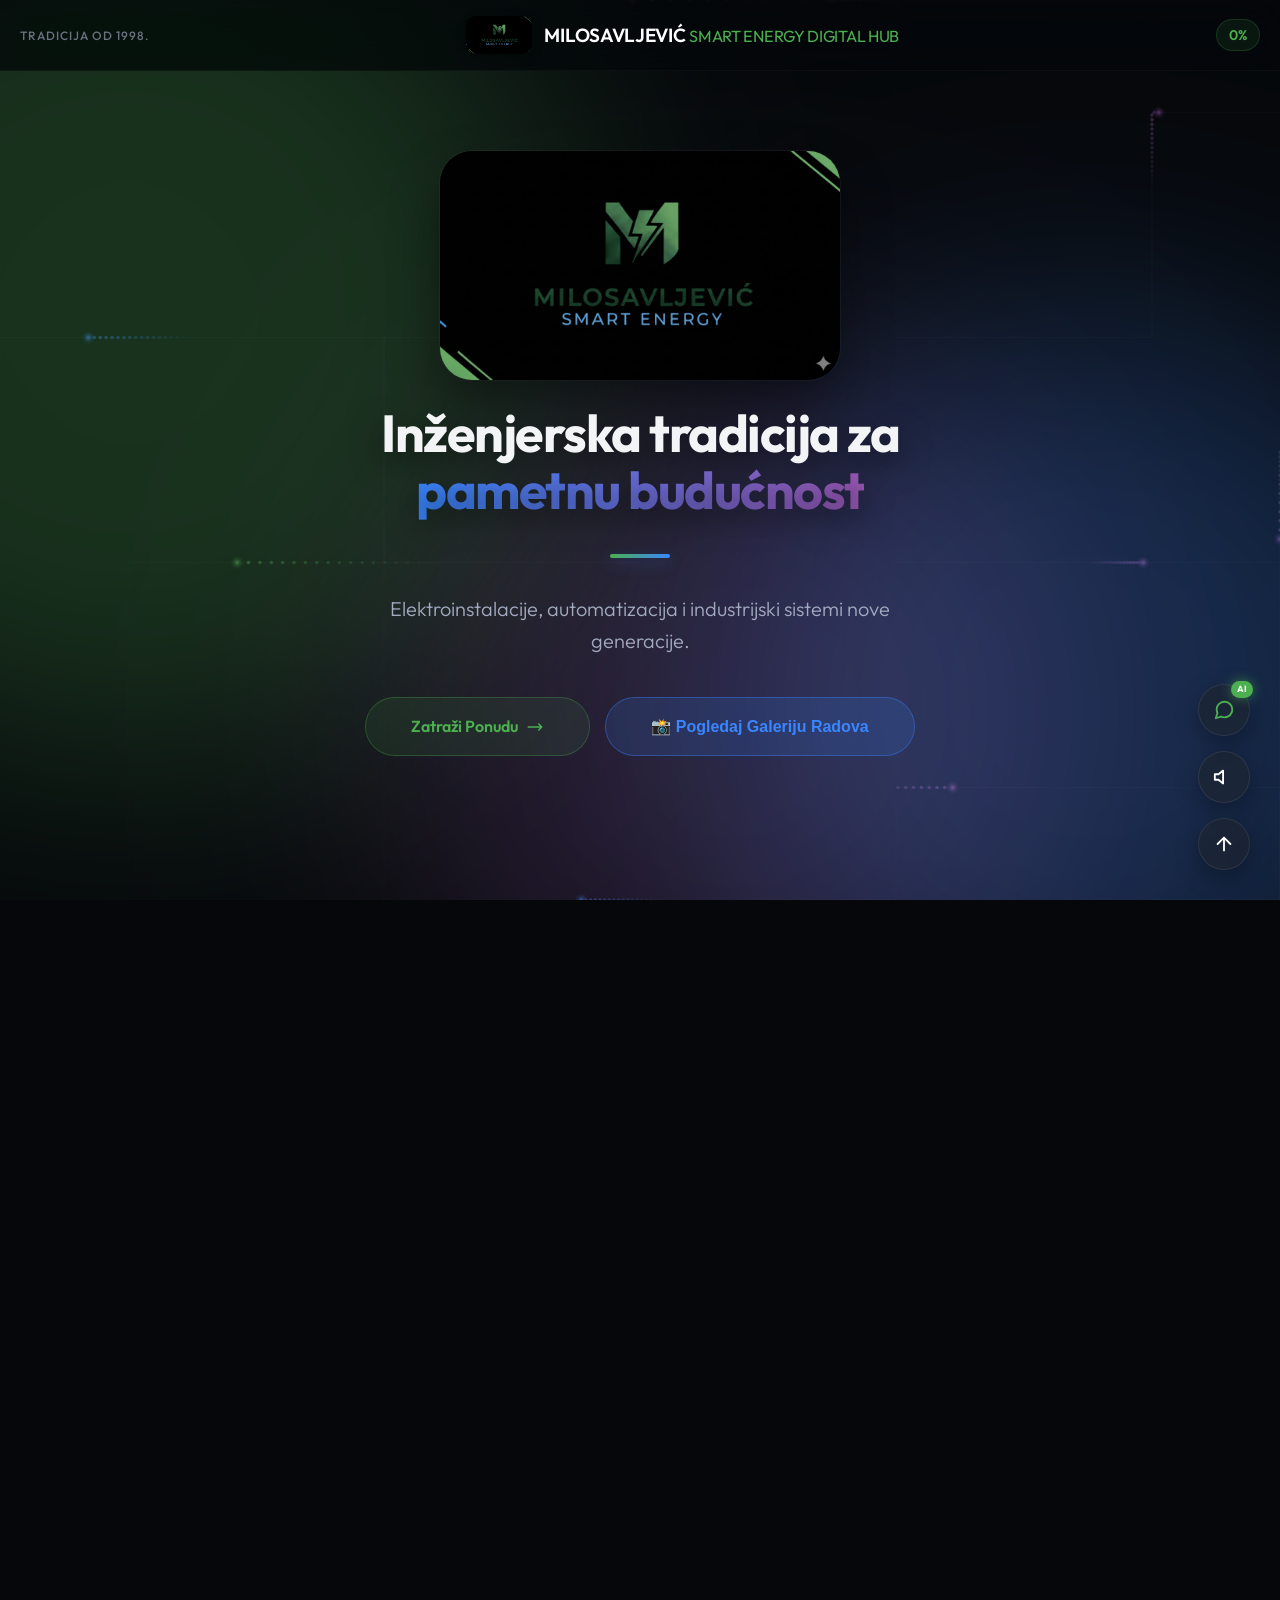
==== commit 03ed7fe2: "Update index.html" ====
--- a/index.html
+++ b/index.html
@@ -787,7 +787,7 @@
                 <div class="contact-info-box">
                     <img src="RajkoM.jpg" class="contact-photo" alt="Rajko Milosavljević" onerror="this.style.display='none';">
                     <h4 class="text-white" style="font-size: 19px; font-weight: 600;">Rajko Milosavljević</h4>
-                    <div class="contact-links"><a href="tel:+38765728595" class="contact-link-btn bg-phone-alt"><svg viewBox="0 0 24 24"><path d="M22 16.92v3a2 2 0 01-2.18 2 19.79 19.79 0 01-8.63-3.07 19.5 19.5 0 01-6-6 19.79 19.79 0 01-3.07-8.67A2 2 0 014.11 2h3a2 2 0 012 1.72 12.84 12.84 0 00.7 2.81 2 2 0 01-.45 2.11L8.09 9.91a16 16 0 006 6l1.27-1.27a2 2 0 012.11-.45 12.84 12.84 0 002.81.7A2 2 0 0122 16.92z"></path></svg> Pozovi telefonom</a><a href="viber://chat?number=%2B38765728595" class="contact-link-btn bg-viber"><svg viewBox="0 0 24 24"><path d="M21 11.5a8.38 8.38 0 0 1-.9 3.8 8.5 8.5 0 0 1-7.6 4.7 8.38 8.38 0 0 1-3.8-.9L3 21l1.9-5.7a8.38 8.38 0 0 1-.9-3.8 8.5 8.5 0 0 1 4.7-7.6 8.38 8.38 0 0 1 3.8-.9h.5a8.48 8.48 0 0 1 8 8v.5z"></path></svg> Piši na Viber</a><a href="https://wa.me/38765728595" target="_blank" class="contact-link-btn bg-whatsapp"><svg viewBox="0 0 24 24"><path d="M21 11.5a8.38 8.38 0 0 1-.9 3.8 8.5 8.5 0 0 1-7.6 4.7 8.38 8.38 0 0 1-3.8-.9L3 21l1.9-5.7a8.38 8.38 0 0 1-.9-3.8 8.5 8.5 0 0 1 4.7-7.6 8.38 8.38 0 0 1 3.8-.9h.5a8.48 8.48 0 0 1 8 8v.5z"></path></svg> Piši na WhatsApp</a></div></div>
+                    <div class="contact-links"><a href="tel:+38765728595" class="contact-link-btn bg-phone-alt"><svg viewBox="0 0 24 24"><path d="M22 16.92v3a2 2 0 01-2.18 2 19.79 19.79 0 01-8.63-3.07 19.5 19.5 0 01-6-6 19.79 19.79 0 01-3.07-8.67A2 2 0 014.11 2h3a2 2 0 012 1.72 12.84 12.84 0 00.7 2.81 2 2 0 01-.45 2.11L8.09 9.91a16 16 0 006 6l1.27-1.27a2 2 0 012.11-.45 12.84 12.84 0 002.81.7A2 2 0 0122 16.92z"></path></svg> Pozovi telefonom</a><a href="viber://chat?number=%2B38765728595" class="contact-link-btn bg-viber"><svg viewBox="0 0 24 24"><path d="M21 11.5a8.38 8.38 0 0 1-.9 3.8 8.5 8.5 0 0 1-7.6 4.7 8.38 8.38 0 0 1-3.8-.9L3 21l1.9-5.7a8.38 8.38 0 0 1-.9-3.8 8.5 8.5 0 0 1 4.7-7.6 8.38 8.38 0 0 1 3.8-.9h.5a8.48 8.48 0 0 1 8 8v.5z"></path></svg> Piši na Viber</a><a href="https://wa.me/38765728595" target="_blank" class="contact-link-btn bg-whatsapp"><svg viewBox="0 0 24 24"><path d="M21 11.5a8.38 8.38 0 0 1-.9 3.8 8.5 8.5 0 0 1-7.6 4.7 8.38 8.38 0 0 1-3.8-.9L3 21l1.9-5.7a8.38 8.38 0 0 1-.9-3.8 8.5 8.5 0 0 1 4.7-7.6 8.38 8.38 0 0 1 3.8-.9h.5a8.48 8.48 0 0 1 8 8v.5z"></path></svg> Piši na Viber</a><a href="https://wa.me/38765728595" target="_blank" class="contact-link-btn bg-whatsapp"><svg viewBox="0 0 24 24"><path d="M21 11.5a8.38 8.38 0 0 1-.9 3.8 8.5 8.5 0 0 1-7.6 4.7 8.38 8.38 0 0 1-3.8-.9L3 21l1.9-5.7a8.38 8.38 0 0 1-.9-3.8 8.5 8.5 0 0 1 4.7-7.6 8.38 8.38 0 0 1 3.8-.9h.5a8.48 8.48 0 0 1 8 8v.5z"></path></svg> Piši na WhatsApp</a></div></div>
                 <div class="contact-info-box">
                     <img src="MarkoM.jpeg" class="contact-photo" alt="Marko Milosavljević" onerror="this.style.display='none';">
                     <h4 class="text-white" style="font-size: 19px; font-weight: 600;">Marko Milosavljević</h4>
@@ -853,14 +853,15 @@
 // GLOBALNE VARIJABLE ZA KONTROLU CANVASA
 let canvasAnimationId = null;
 
-// ========== INSTAGRAM MODAL - KRAJNJE REŠENJE (CORS PROXY) ==========
+// ========== INSTAGRAM MODAL - POUZDANI CORS PROXY + BLOB MODEL ==========
 const instaModal = document.getElementById('instagram-modal');
 const instaContent = document.getElementById('insta-content');
 const instaTitle = document.getElementById('insta-title');
 const instaBackBtn = document.getElementById('insta-back-btn');
 
-// KLJUČNA PROMENA: Koristimo CORS proxy server. On preuzima sliku sa GitHub-a i prosleđuje je vašoj stranici bez blokada!
-const PROXY_BASE = 'https://api.allorigins.win/raw?url=';
+// KLJUČNA PROMENA: Koristimo CORS proxy server za fetch-ovanje slika, a zatim ih pretvaramo u Blob URL-ove.
+// Ovaj model garantuje prikaz jer pretraživač ne može blokirati Blob URL.
+const PROXY_URL = 'https://corsproxy.io/?';
 const RAW_BASE = 'https://raw.githubusercontent.com/mcpmarko83/milosavljevic-smart-energy/main/';
 
 // 1. Definišemo tačne foldere i sve slike
@@ -1016,10 +1017,18 @@
     }
 }
 
-// Pomoćna funkcija za generisanje proxy slike
-function getProxyUrl(imagePath) {
-    const fullUrl = `${RAW_BASE}${imagePath}`;
-    return `${PROXY_BASE}${encodeURIComponent(fullUrl)}`;
+// NOVI MODEL: Asinhrono preuzimanje slike kroz proxy i stvaranje Blob URL-a
+async function loadImageBlobViaProxy(imageUrl) {
+    try {
+        const proxyUrl = PROXY_URL + encodeURIComponent(imageUrl);
+        const response = await fetch(proxyUrl);
+        if (!response.ok) throw new Error('Greška pri preuzimanju slike');
+        const blob = await response.blob();
+        return URL.createObjectURL(blob);
+    } catch (error) {
+        console.error('Greška u loadImageBlobViaProxy:', error);
+        return null; // U slučaju greške vraćamo null
+    }
 }
 
 function showFolderGrid() {
@@ -1034,8 +1043,10 @@
         img.alt = folder.name;
         img.loading = "lazy";
         
+        // Za naslovne slike, najbolje je koristiti direktnu putanju sa proxyjem
+        // ali kako je ovo samo naslovna, nećemo čekati Blob.
         if (folder.files && folder.files.length > 0) {
-            img.src = getProxyUrl(`${folder.path}/${folder.files[0]}`);
+            img.src = PROXY_URL + encodeURIComponent(`${RAW_BASE}${folder.path}/${folder.files[0]}`);
         } else {
             img.src = 'data:image/svg+xml;utf8,<svg xmlns="http://www.w3.org/2000/svg" width="400" height="400"><rect width="400" height="400" fill="%231a1f2a"/><text x="50%" y="50%" dominant-baseline="middle" text-anchor="middle" font-family="sans-serif" font-size="16" fill="%236b7280">📁</text></svg>';
         }
@@ -1059,7 +1070,8 @@
     });
 }
 
-function appendBatch(folder, startIndex) {
+// Lazy load funkcija - NOVI MODEL (Blob URL)
+async function appendBatch(folder, startIndex) {
     const endIndex = Math.min(startIndex + 9, folder.files.length);
     const container = instaContent;
     
@@ -1069,14 +1081,21 @@
         wrapper.className = 'insta-image-wrapper';
 
         const img = document.createElement('img');
-        // KORISTIMO PROXY
-        img.src = getProxyUrl(`${folder.path}/${fileName}`);
+        // Prikazujemo placeholder u međuvremenu
+        img.src = 'data:image/svg+xml;utf8,<svg xmlns="http://www.w3.org/2000/svg" width="400" height="400"><rect width="400" height="400" fill="%231a1f2a"/><text x="50%" y="50%" dominant-baseline="middle" text-anchor="middle" font-family="sans-serif" font-size="14" fill="%236b7280">⏳ Učitavam...</text></svg>';
         img.alt = fileName;
         img.loading = "lazy";
         
-        img.onerror = function() { 
-            this.src = 'data:image/svg+xml;utf8,<svg xmlns="http://www.w3.org/2000/svg" width="400" height="400"><rect width="400" height="400" fill="%23222"/><text x="50%" y="50%" dominant-baseline="middle" text-anchor="middle" font-family="sans-serif" font-size="12" fill="%239ca3af">Spremno</text></svg>';
-        };
+        // Asinhrono dohvaćanje slike
+        const rawUrl = `${RAW_BASE}${folder.path}/${fileName}`;
+        const blobUrl = await loadImageBlobViaProxy(rawUrl);
+        
+        // Ako je uspešno dohvaćena, menjamo src
+        if (blobUrl) {
+            img.src = blobUrl;
+        } else {
+            img.src = 'data:image/svg+xml;utf8,<svg xmlns="http://www.w3.org/2000/svg" width="400" height="400"><rect width="400" height="400" fill="%23222"/><text x="50%" y="50%" dominant-baseline="middle" text-anchor="middle" font-family="sans-serif" font-size="12" fill="%239ca3af">Spremno</text></svg>';
+        }
         
         img.onclick = function(e) {
             e.stopPropagation();
@@ -1089,6 +1108,7 @@
         container.appendChild(wrapper);
     }
 
+    // IntersectionObserver za sledeću seriju
     if (endIndex < folder.files.length) {
         const lastElement = container.lastElementChild;
         
@@ -1145,6 +1165,7 @@
     `;
     instaContent.appendChild(qualityBanner);
 
+    // POKRENI UČITAVANJE PRVE SERIJE
     appendBatch(folder, 0);
 }
 
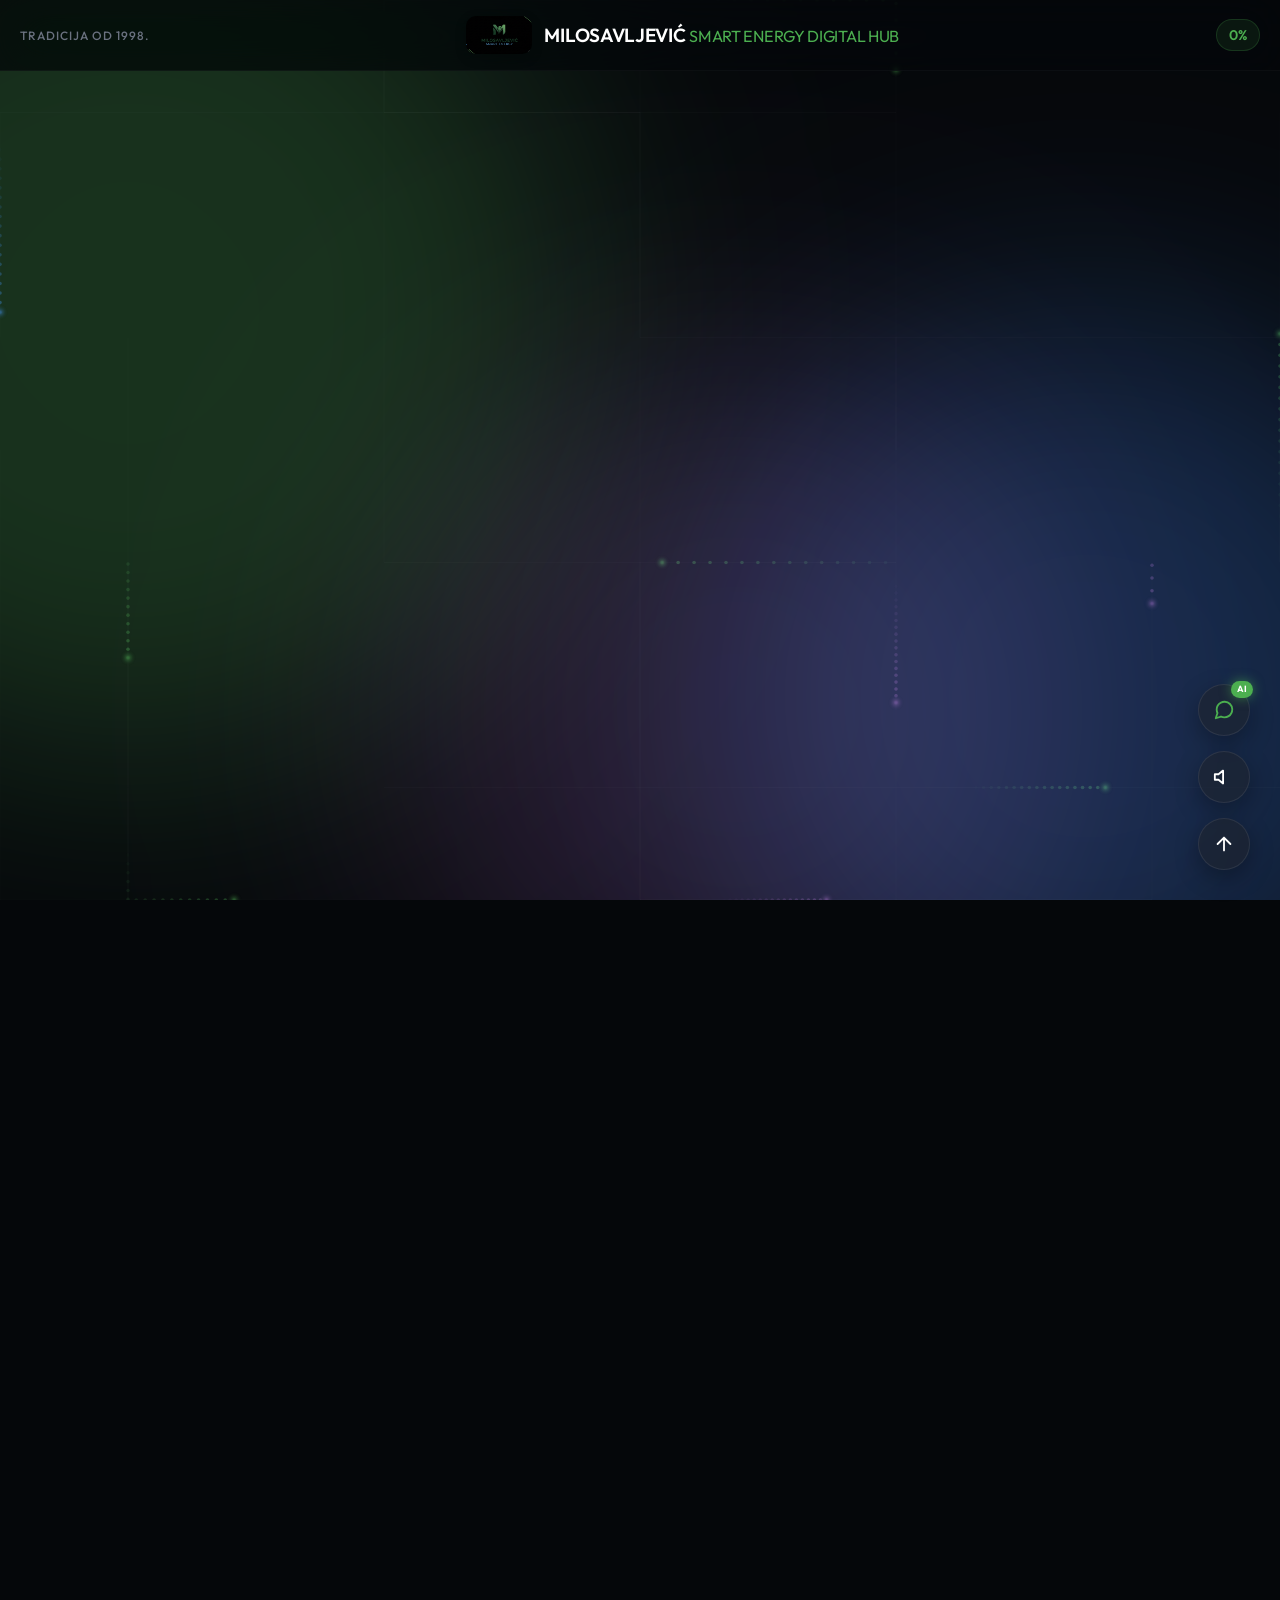
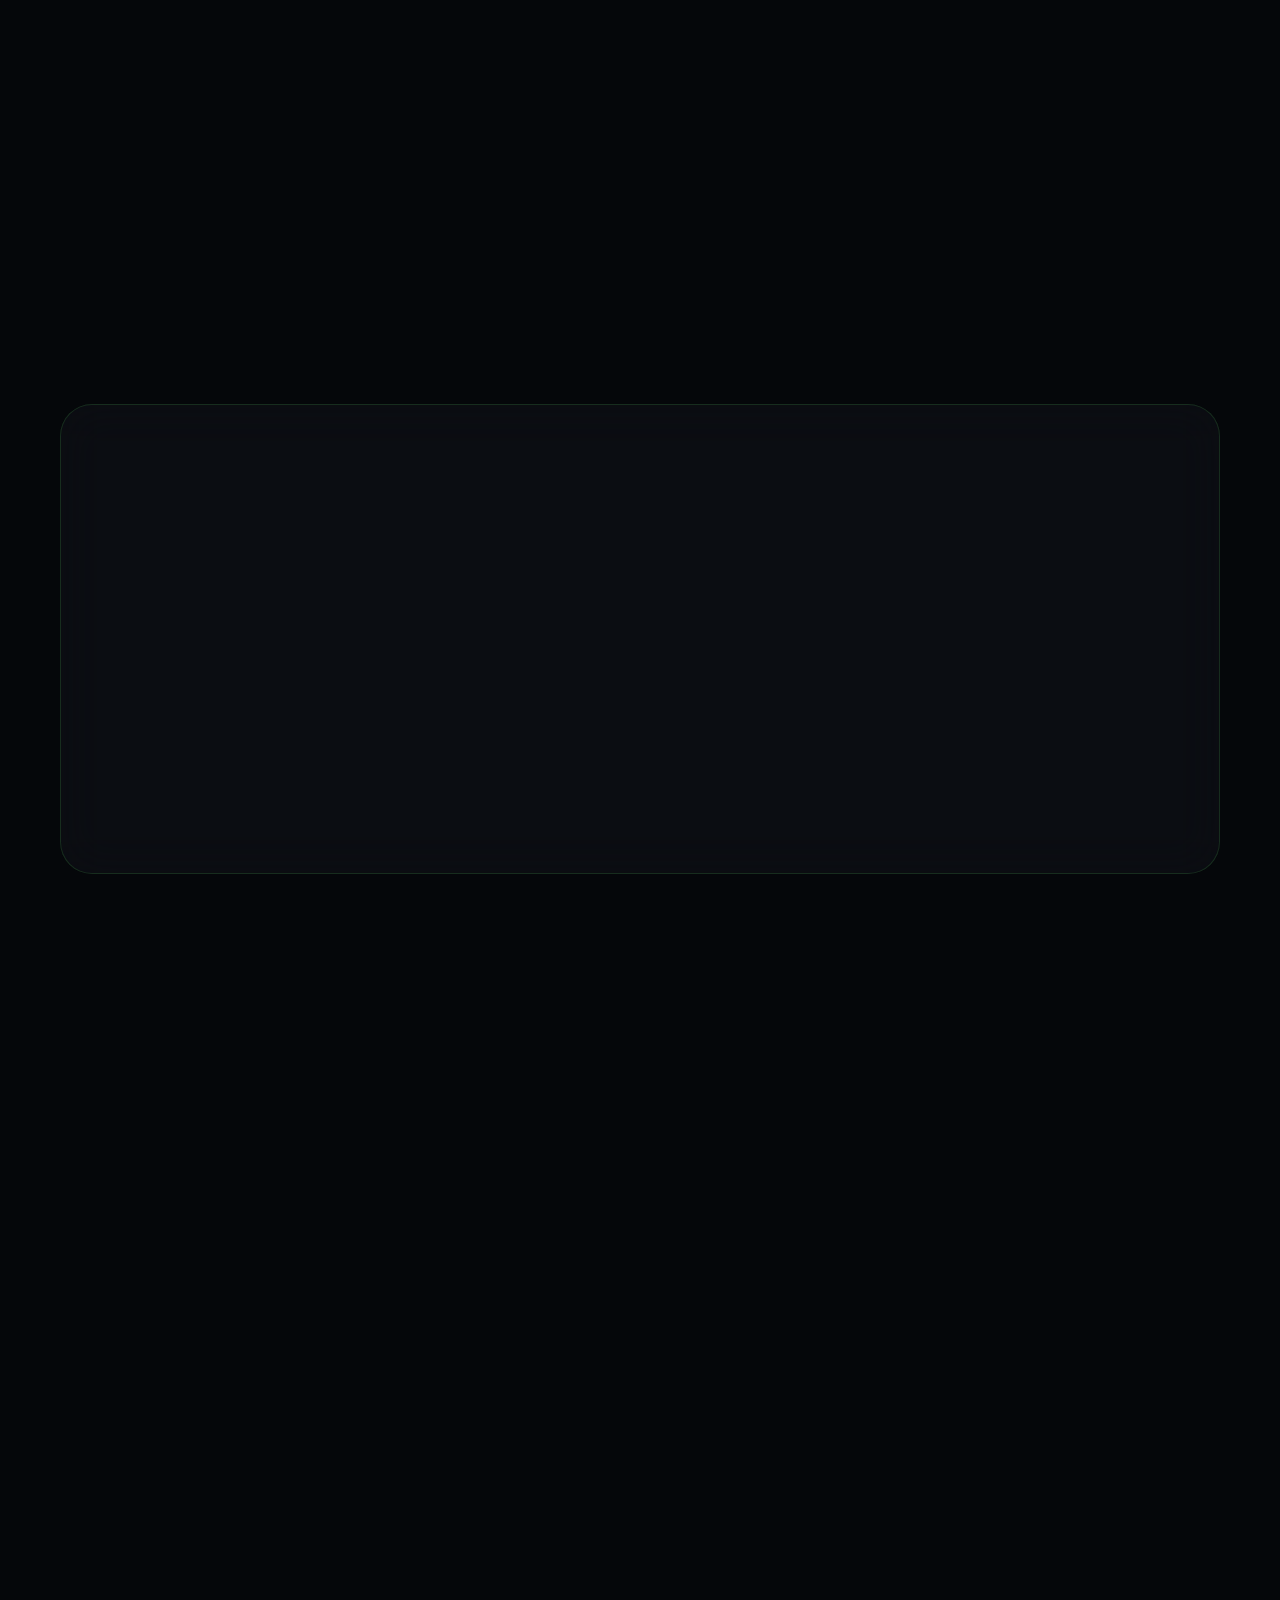
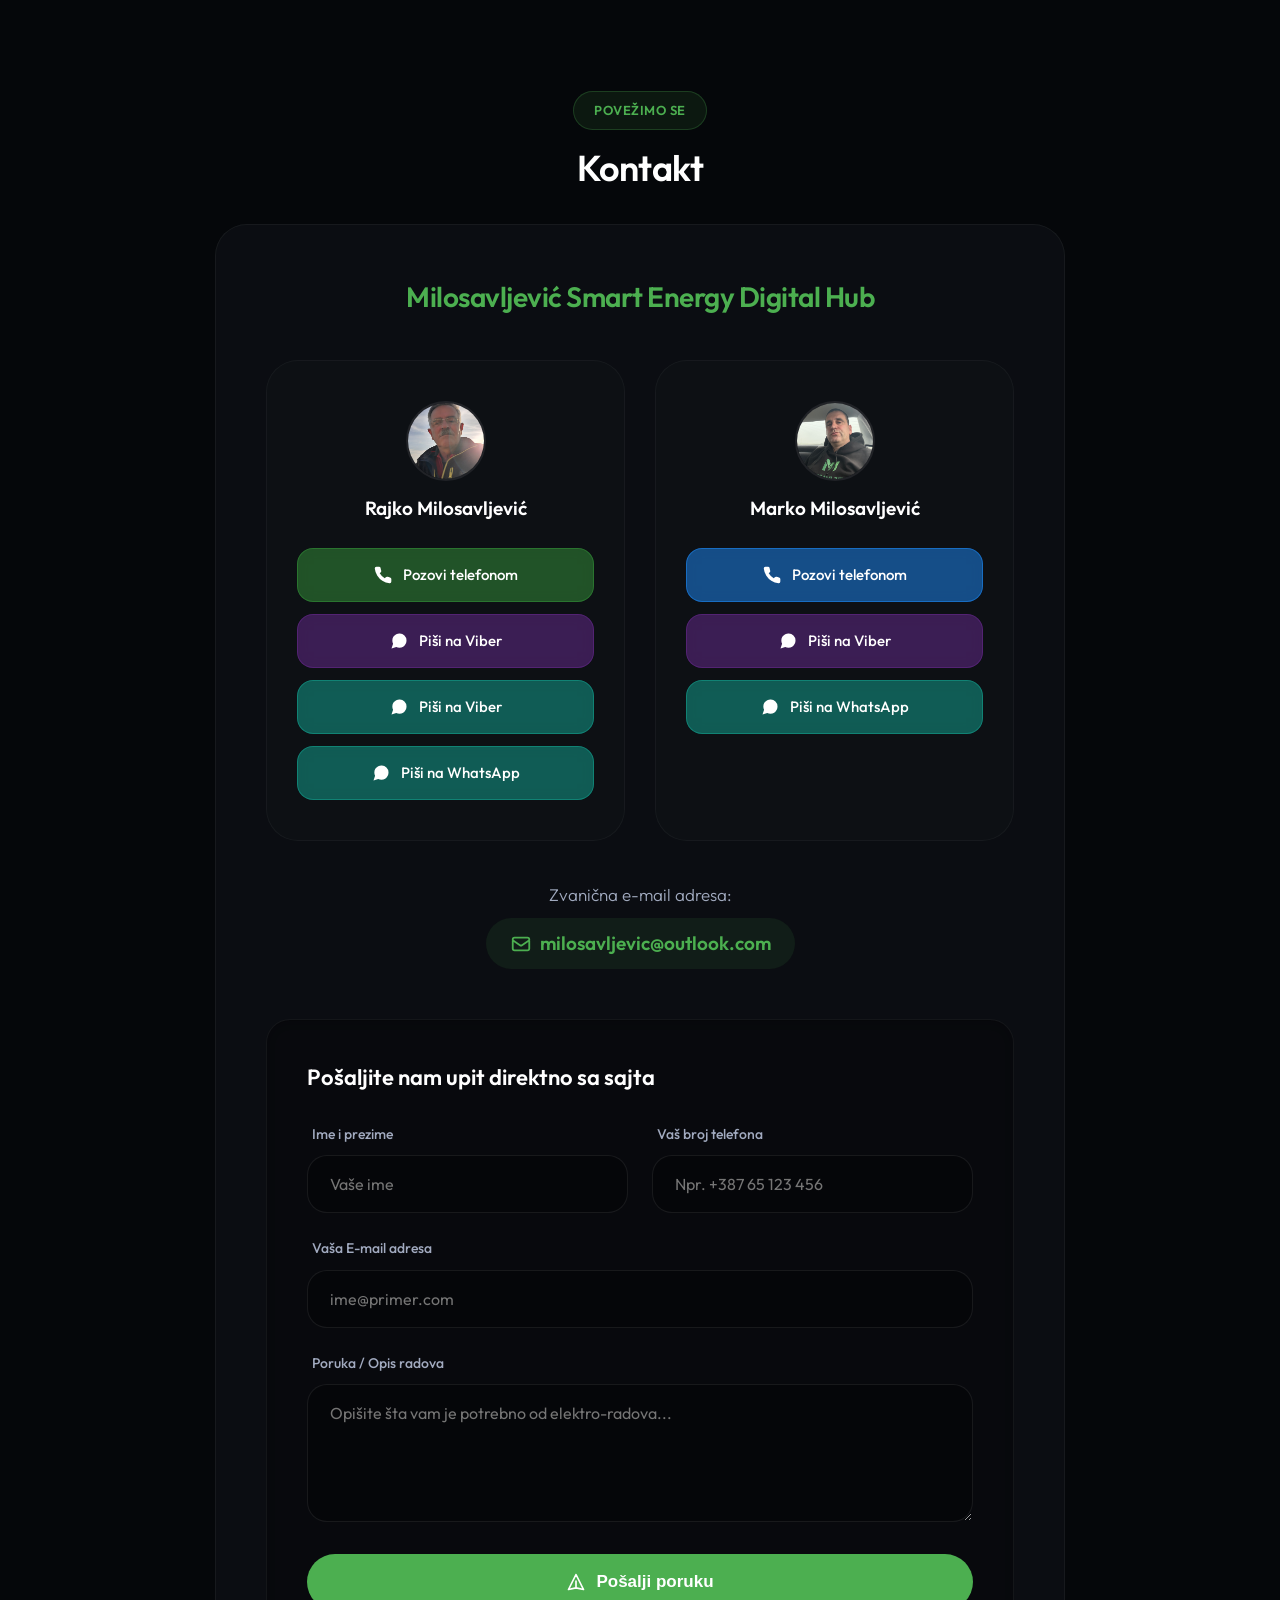
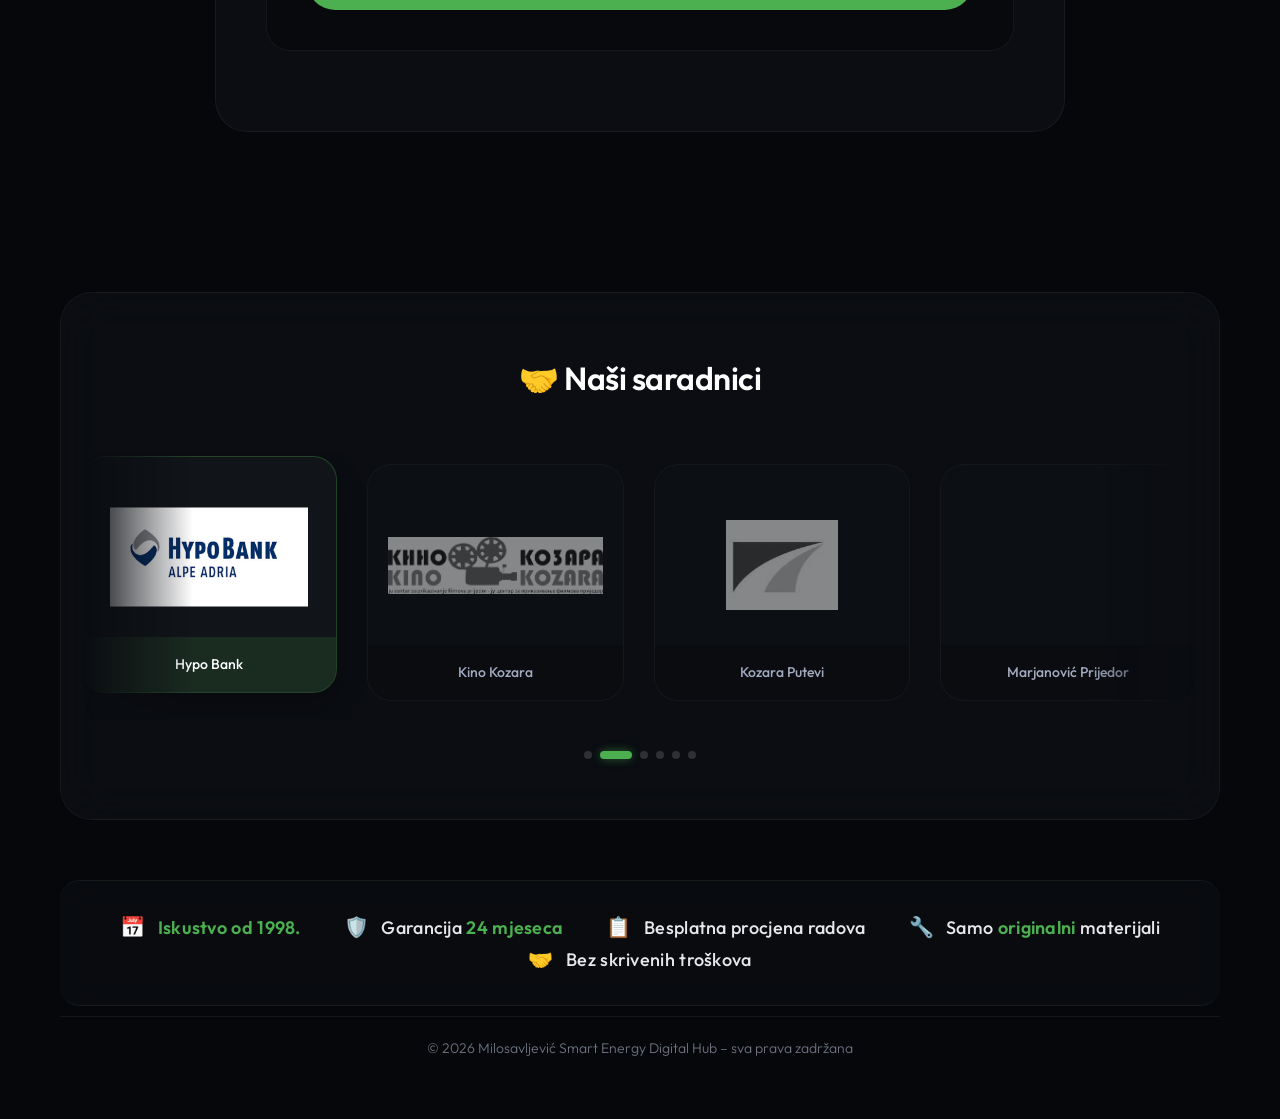
==== commit 16ea5383: "Update index.html" ====
--- a/index.html
+++ b/index.html
@@ -853,18 +853,15 @@
 // GLOBALNE VARIJABLE ZA KONTROLU CANVASA
 let canvasAnimationId = null;
 
-// ========== INSTAGRAM MODAL - POUZDANI CORS PROXY + BLOB MODEL ==========
+// ========== INSTAGRAM MODAL - DIREKTNO POVEZIVANJE NA GITHUB (BEZ PROXYJA) ==========
 const instaModal = document.getElementById('instagram-modal');
 const instaContent = document.getElementById('insta-content');
 const instaTitle = document.getElementById('insta-title');
 const instaBackBtn = document.getElementById('insta-back-btn');
 
-// KLJUČNA PROMENA: Koristimo CORS proxy server za fetch-ovanje slika, a zatim ih pretvaramo u Blob URL-ove.
-// Ovaj model garantuje prikaz jer pretraživač ne može blokirati Blob URL.
-const PROXY_URL = 'https://corsproxy.io/?';
+// GitHub već odobrava CORS (Access-Control-Allow-Origin: *), pa proxy nije potreban.
 const RAW_BASE = 'https://raw.githubusercontent.com/mcpmarko83/milosavljevic-smart-energy/main/';
 
-// 1. Definišemo tačne foldere i sve slike
 const folderData = [
     { 
         name: 'Distributivne Mreže', 
@@ -1017,20 +1014,6 @@
     }
 }
 
-// NOVI MODEL: Asinhrono preuzimanje slike kroz proxy i stvaranje Blob URL-a
-async function loadImageBlobViaProxy(imageUrl) {
-    try {
-        const proxyUrl = PROXY_URL + encodeURIComponent(imageUrl);
-        const response = await fetch(proxyUrl);
-        if (!response.ok) throw new Error('Greška pri preuzimanju slike');
-        const blob = await response.blob();
-        return URL.createObjectURL(blob);
-    } catch (error) {
-        console.error('Greška u loadImageBlobViaProxy:', error);
-        return null; // U slučaju greške vraćamo null
-    }
-}
-
 function showFolderGrid() {
     instaContent.innerHTML = '';
 
@@ -1043,16 +1026,14 @@
         img.alt = folder.name;
         img.loading = "lazy";
         
-        // Za naslovne slike, najbolje je koristiti direktnu putanju sa proxyjem
-        // ali kako je ovo samo naslovna, nećemo čekati Blob.
         if (folder.files && folder.files.length > 0) {
-            img.src = PROXY_URL + encodeURIComponent(`${RAW_BASE}${folder.path}/${folder.files[0]}`);
+            img.src = `${RAW_BASE}${folder.path}/${folder.files[0]}`;
         } else {
             img.src = 'data:image/svg+xml;utf8,<svg xmlns="http://www.w3.org/2000/svg" width="400" height="400"><rect width="400" height="400" fill="%231a1f2a"/><text x="50%" y="50%" dominant-baseline="middle" text-anchor="middle" font-family="sans-serif" font-size="16" fill="%236b7280">📁</text></svg>';
         }
         
         img.onerror = function() {
-            this.src = 'data:image/svg+xml;utf8,<svg xmlns="http://www.w3.org/2000/svg" width="400" height="400"><rect width="400" height="400" fill="%231a1f2a"/><text x="50%" y="50%" dominant-baseline="middle" text-anchor="middle" font-family="sans-serif" font-size="16" fill="%239ca3af">Spremno</text></svg>';
+            this.src = 'data:image/svg+xml;utf8,<svg xmlns="http://www.w3.org/2000/svg" width="400" height="400"><rect width="400" height="400" fill="%231a1f2a"/><text x="50%" y="50%" dominant-baseline="middle" text-anchor="middle" font-family="sans-serif" font-size="16" fill="%239ca3af">Slika nije pronađena</text></svg>';
         };
         
         card.appendChild(img);
@@ -1070,8 +1051,8 @@
     });
 }
 
-// Lazy load funkcija - NOVI MODEL (Blob URL)
-async function appendBatch(folder, startIndex) {
+// Lazy load funkcija bez proxyja i bloba - prepuštamo pregledaču optimizaciju
+function appendBatch(folder, startIndex) {
     const endIndex = Math.min(startIndex + 9, folder.files.length);
     const container = instaContent;
     
@@ -1081,21 +1062,15 @@
         wrapper.className = 'insta-image-wrapper';
 
         const img = document.createElement('img');
-        // Prikazujemo placeholder u međuvremenu
-        img.src = 'data:image/svg+xml;utf8,<svg xmlns="http://www.w3.org/2000/svg" width="400" height="400"><rect width="400" height="400" fill="%231a1f2a"/><text x="50%" y="50%" dominant-baseline="middle" text-anchor="middle" font-family="sans-serif" font-size="14" fill="%236b7280">⏳ Učitavam...</text></svg>';
         img.alt = fileName;
         img.loading = "lazy";
         
-        // Asinhrono dohvaćanje slike
-        const rawUrl = `${RAW_BASE}${folder.path}/${fileName}`;
-        const blobUrl = await loadImageBlobViaProxy(rawUrl);
-        
-        // Ako je uspešno dohvaćena, menjamo src
-        if (blobUrl) {
-            img.src = blobUrl;
-        } else {
-            img.src = 'data:image/svg+xml;utf8,<svg xmlns="http://www.w3.org/2000/svg" width="400" height="400"><rect width="400" height="400" fill="%23222"/><text x="50%" y="50%" dominant-baseline="middle" text-anchor="middle" font-family="sans-serif" font-size="12" fill="%239ca3af">Spremno</text></svg>';
-        }
+        // Povezujemo se direktno na GitHub fajl
+        img.src = `${RAW_BASE}${folder.path}/${fileName}`;
+        
+        img.onerror = function() {
+            this.src = 'data:image/svg+xml;utf8,<svg xmlns="http://www.w3.org/2000/svg" width="400" height="400"><rect width="400" height="400" fill="%23222"/><text x="50%" y="50%" dominant-baseline="middle" text-anchor="middle" font-family="sans-serif" font-size="12" fill="%239ca3af">Slika nije pronađena</text></svg>';
+        };
         
         img.onclick = function(e) {
             e.stopPropagation();
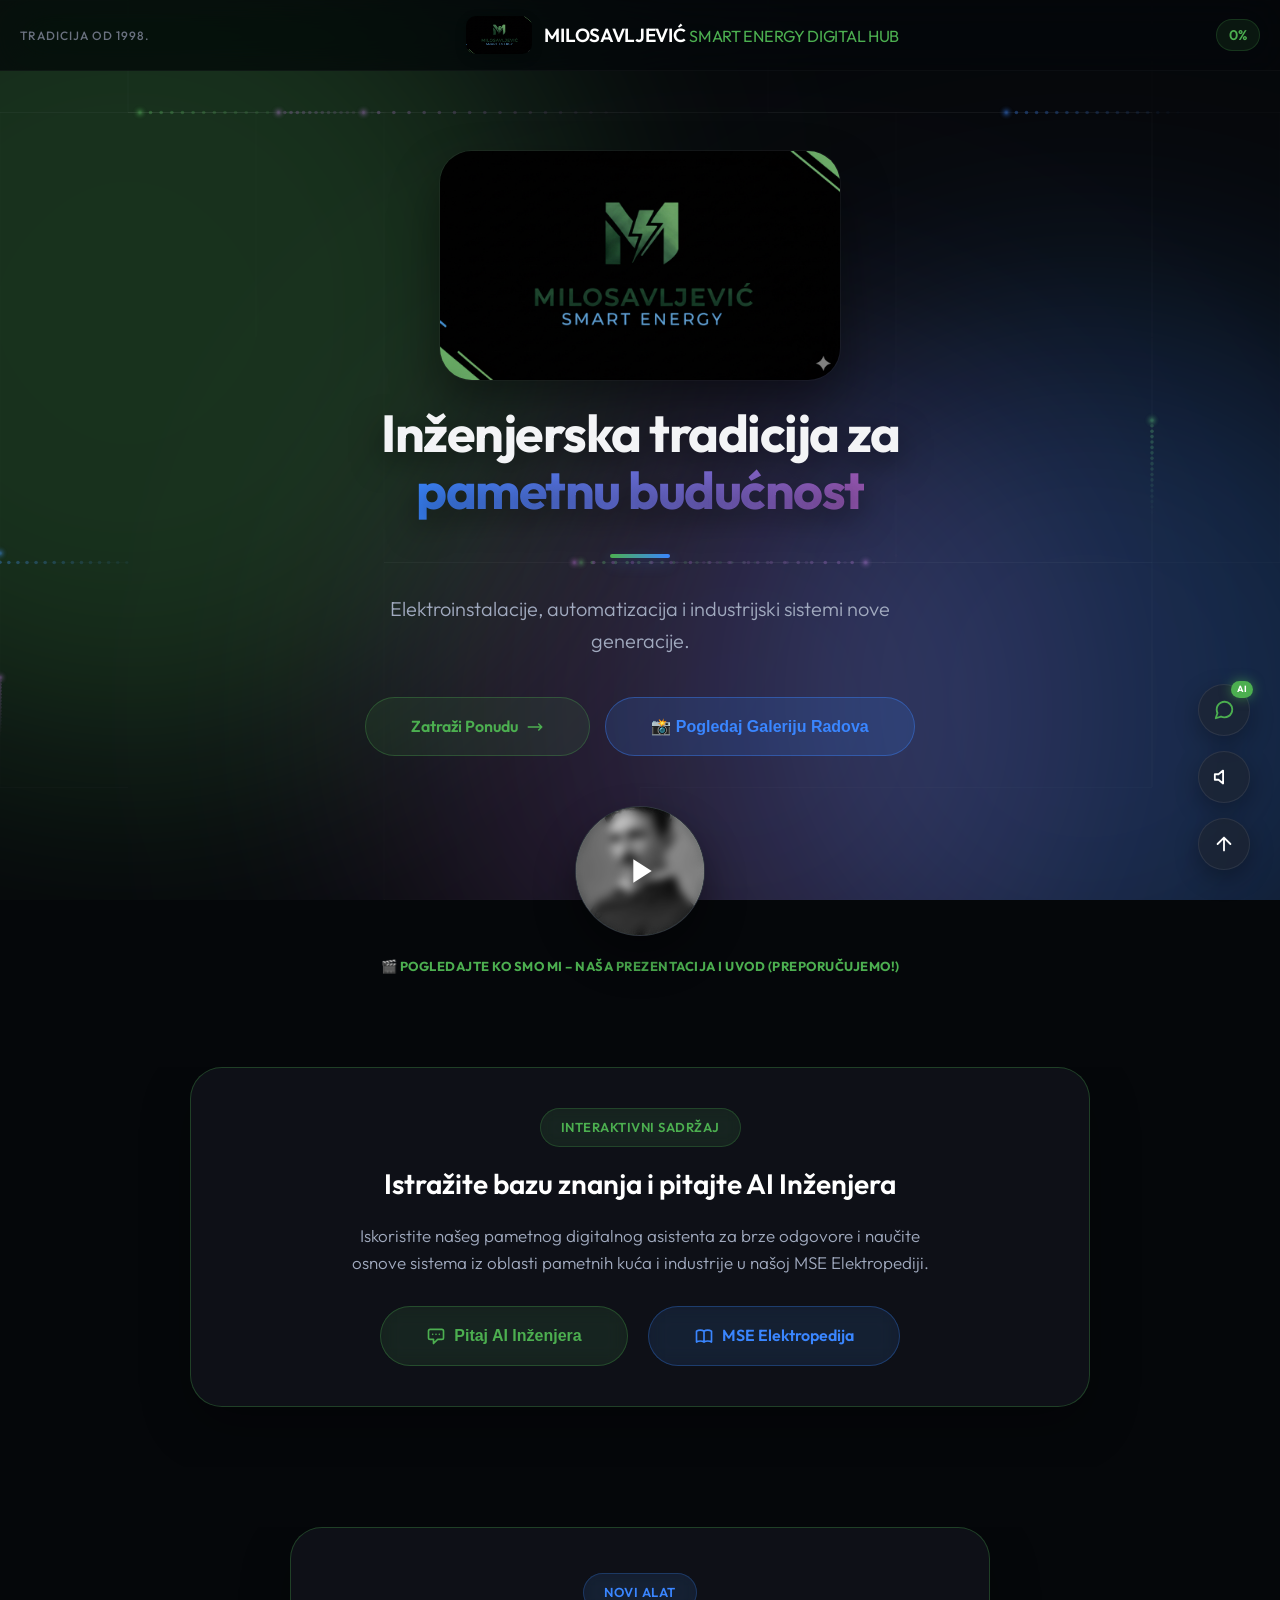
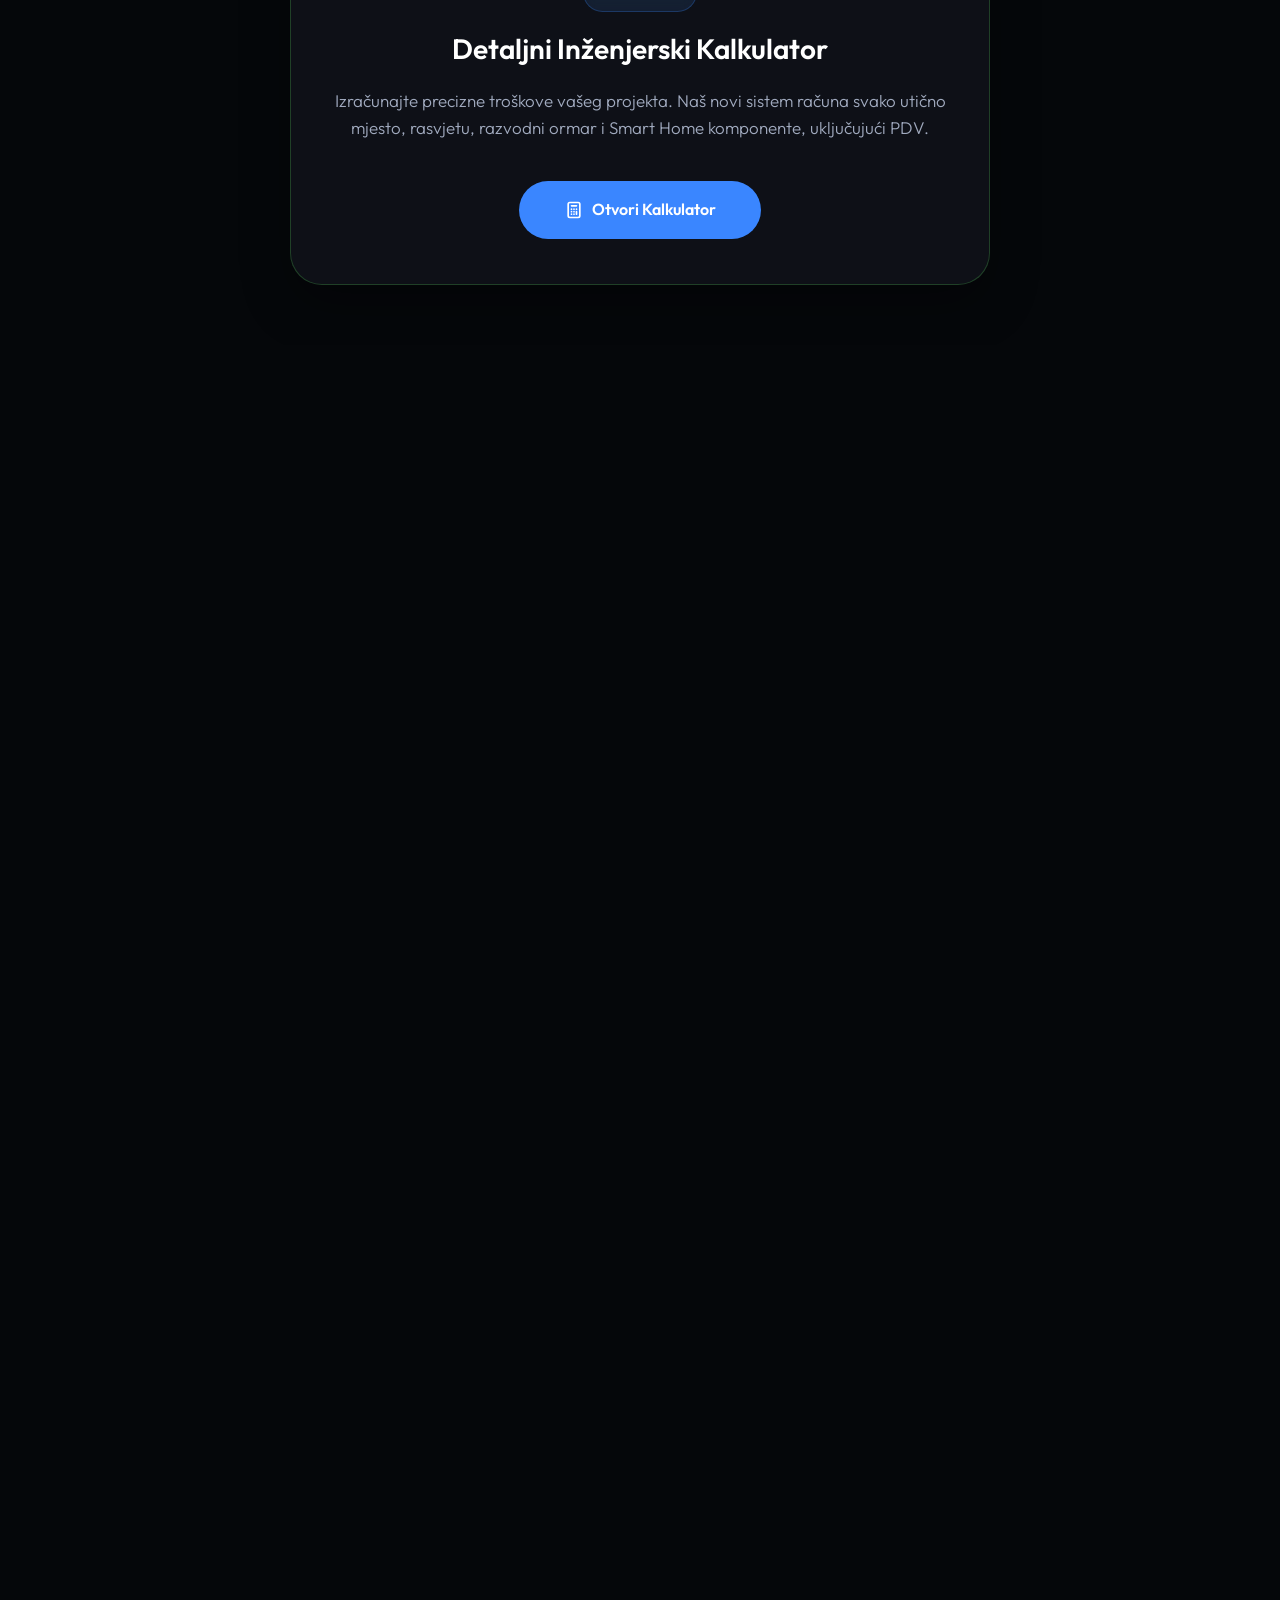
==== commit 153e73dd: "Update index.html" ====
--- a/index.html
+++ b/index.html
@@ -787,7 +787,7 @@
                 <div class="contact-info-box">
                     <img src="RajkoM.jpg" class="contact-photo" alt="Rajko Milosavljević" onerror="this.style.display='none';">
                     <h4 class="text-white" style="font-size: 19px; font-weight: 600;">Rajko Milosavljević</h4>
-                    <div class="contact-links"><a href="tel:+38765728595" class="contact-link-btn bg-phone-alt"><svg viewBox="0 0 24 24"><path d="M22 16.92v3a2 2 0 01-2.18 2 19.79 19.79 0 01-8.63-3.07 19.5 19.5 0 01-6-6 19.79 19.79 0 01-3.07-8.67A2 2 0 014.11 2h3a2 2 0 012 1.72 12.84 12.84 0 00.7 2.81 2 2 0 01-.45 2.11L8.09 9.91a16 16 0 006 6l1.27-1.27a2 2 0 012.11-.45 12.84 12.84 0 002.81.7A2 2 0 0122 16.92z"></path></svg> Pozovi telefonom</a><a href="viber://chat?number=%2B38765728595" class="contact-link-btn bg-viber"><svg viewBox="0 0 24 24"><path d="M21 11.5a8.38 8.38 0 0 1-.9 3.8 8.5 8.5 0 0 1-7.6 4.7 8.38 8.38 0 0 1-3.8-.9L3 21l1.9-5.7a8.38 8.38 0 0 1-.9-3.8 8.5 8.5 0 0 1 4.7-7.6 8.38 8.38 0 0 1 3.8-.9h.5a8.48 8.48 0 0 1 8 8v.5z"></path></svg> Piši na Viber</a><a href="https://wa.me/38765728595" target="_blank" class="contact-link-btn bg-whatsapp"><svg viewBox="0 0 24 24"><path d="M21 11.5a8.38 8.38 0 0 1-.9 3.8 8.5 8.5 0 0 1-7.6 4.7 8.38 8.38 0 0 1-3.8-.9L3 21l1.9-5.7a8.38 8.38 0 0 1-.9-3.8 8.5 8.5 0 0 1 4.7-7.6 8.38 8.38 0 0 1 3.8-.9h.5a8.48 8.48 0 0 1 8 8v.5z"></path></svg> Piši na Viber</a><a href="https://wa.me/38765728595" target="_blank" class="contact-link-btn bg-whatsapp"><svg viewBox="0 0 24 24"><path d="M21 11.5a8.38 8.38 0 0 1-.9 3.8 8.5 8.5 0 0 1-7.6 4.7 8.38 8.38 0 0 1-3.8-.9L3 21l1.9-5.7a8.38 8.38 0 0 1-.9-3.8 8.5 8.5 0 0 1 4.7-7.6 8.38 8.38 0 0 1 3.8-.9h.5a8.48 8.48 0 0 1 8 8v.5z"></path></svg> Piši na WhatsApp</a></div></div>
+                    <div class="contact-links"><a href="tel:+38765728595" class="contact-link-btn bg-phone-alt"><svg viewBox="0 0 24 24"><path d="M22 16.92v3a2 2 0 01-2.18 2 19.79 19.79 0 01-8.63-3.07 19.5 19.5 0 01-6-6 19.79 19.79 0 01-3.07-8.67A2 2 0 014.11 2h3a2 2 0 012 1.72 12.84 12.84 0 00.7 2.81 2 2 0 01-.45 2.11L8.09 9.91a16 16 0 006 6l1.27-1.27a2 2 0 012.11-.45 12.84 12.84 0 002.81.7A2 2 0 0122 16.92z"></path></svg> Pozovi telefonom</a><a href="viber://chat?number=%2B38765728595" class="contact-link-btn bg-viber"><svg viewBox="0 0 24 24"><path d="M21 11.5a8.38 8.38 0 0 1-.9 3.8 8.5 8.5 0 0 1-7.6 4.7 8.38 8.38 0 0 1-3.8-.9L3 21l1.9-5.7a8.38 8.38 0 0 1-.9-3.8 8.5 8.5 0 0 1 4.7-7.6 8.38 8.38 0 0 1 3.8-.9h.5a8.48 8.48 0 0 1 8 8v.5z"></path></svg> Piši na Viber</a><a href="https://wa.me/38765728595" target="_blank" class="contact-link-btn bg-whatsapp"><svg viewBox="0 0 24 24"><path d="M21 11.5a8.38 8.38 0 0 1-.9 3.8 8.5 8.5 0 0 1-7.6 4.7 8.38 8.38 0 0 1-3.8-.9L3 21l1.9-5.7a8.38 8.38 0 0 1-.9-3.8 8.5 8.5 0 0 1 4.7-7.6 8.38 8.38 0 0 1 3.8-.9h.5a8.48 8.48 0 0 1 8 8v.5z"></path></svg> Piši na WhatsApp</a></div></div>
                 <div class="contact-info-box">
                     <img src="MarkoM.jpeg" class="contact-photo" alt="Marko Milosavljević" onerror="this.style.display='none';">
                     <h4 class="text-white" style="font-size: 19px; font-weight: 600;">Marko Milosavljević</h4>
@@ -853,132 +853,14 @@
 // GLOBALNE VARIJABLE ZA KONTROLU CANVASA
 let canvasAnimationId = null;
 
-// ========== INSTAGRAM MODAL - DIREKTNO POVEZIVANJE NA GITHUB (BEZ PROXYJA) ==========
+// ========== INSTAGRAM MODAL - KONAČNO REŠENJE (GITHUB API + KEŠIRANJE) ==========
 const instaModal = document.getElementById('instagram-modal');
 const instaContent = document.getElementById('insta-content');
 const instaTitle = document.getElementById('insta-title');
 const instaBackBtn = document.getElementById('insta-back-btn');
 
-// GitHub već odobrava CORS (Access-Control-Allow-Origin: *), pa proxy nije potreban.
-const RAW_BASE = 'https://raw.githubusercontent.com/mcpmarko83/milosavljevic-smart-energy/main/';
-
-const folderData = [
-    { 
-        name: 'Distributivne Mreže', 
-        path: 'DistributivneMreze',
-        desc: 'Niskonaponske mreže i trafostanice',
-        files: [
-            'DistributivneMreze1_result.webp', 'DistributivneMreze2_result.webp', 
-            'DistributivneMreze3_result.webp', 'DistributivneMreze4_result.webp',
-            'DistributivneMreze5_result.webp', 'DistributivneMreze6_result.webp',
-            'DistributivneMreze8_result.webp', 'DistributivneMreze9_result.webp',
-            'NestabilnosRecnogTla_result.webp'
-        ]
-    },
-    { 
-        name: 'Javna Rasvjeta', 
-        path: 'JavnaRasvjeta',
-        desc: 'LED rasvjeta i javna infrastruktura',
-        files: [
-            'JavnaRasvjeta2_result.webp', 'JavnaRasvjeta3_result.webp', 
-            'JavnaRasvjeta4_result.webp', 'JavnaRasvjeta5_result.webp', 
-            'JavnaRasvjeta6_result.webp', 'JavnaRasvjeta7_result.webp',
-            'JavnaRasvjeta8_result.webp', 'JavnaRasvjeta9_result.webp',
-            'JavnaRasvjeta10_result.webp', 'JavnaRasvjeta11_result.webp',
-            'JavnaRasvjeta12_result.webp', 'JavnaRasvjeta13_result.webp',
-            'JavnaRasvjeta14_result.webp', 'JavnaRasvjeta15_result.webp',
-            'JavnaRasvjeta16_result.webp', 'JavnaRasvjeta_result.webp'
-        ]
-    },
-    { 
-        name: 'Kićenje Grada', 
-        path: 'KicenjeGrada',
-        desc: 'Praznična gradska rasvjeta',
-        files: [
-            'KicenjeGrada1_result.webp', 'KicenjeGrada2_result.webp',
-            'KicenjeGrada3jpg_result.webp', 'KicenjeGrada4jpg_result.webp',
-            'KicenjeGrada_result.webp'
-        ]
-    },
-    { 
-        name: 'Komercijalni Objekti', 
-        path: 'KomercijalniObjekti',
-        desc: 'Industrijski pogoni, hale i kancelarije',
-        files: [
-            'KomercijalniObjekti1_result.webp', 'KomercijalniObjekti2_result.webp',
-            'KomercijalniObjekti3_result.webp', 'KomercijalniObjekti4_result.webp',
-            'KomercijalniObjekti5_result.webp', 'KomercijalniObjekti6_result.webp',
-            'KomercijalniObjekti7_result.webp', 'KomercijalniObjekti8_result.webp',
-            'KomercijalniObjekti9_result.webp', 'KomercijalniObjekti10_result.webp',
-            'KomercijalniObjekti11_result.webp', 'KomercijalniObjekti12_result.webp',
-            'KomercijalniObjekti13_result.webp', 'KomercijalniObjekti14_result.webp',
-            'KomercijalniObjekti15_result.webp', 'KomercijalniObjekti16_result.webp',
-            'KomercijalniObjekti17_result.webp', 'KomercijalniObjekti18_result.webp',
-            'KomercijalniObjekti19_result.webp', 'KomercijalniObjekti20_result.webp',
-            'KomercijalniObjekti_result.webp'
-        ]
-    },
-    { 
-        name: 'Održavanje Trgov. Centara', 
-        path: 'OdrzavanjeTrgovackogCentara',
-        desc: 'Tržni centri i sistemi na mjesečnom održavanju',
-        files: [
-            'OdrzavanjeTrgovackogCentara0_result.webp', 'OdrzavanjeTrgovackogCentara2_result.webp',
-            'OdrzavanjeTrgovackogCentara3_result.webp', 'OdrzavanjeTrgovackogCentara4_result.webp',
-            'OdrzavanjeTrgovackogCentara5_result.webp', 'OdrzavanjeTrgovackogCentara6_result.webp',
-            'OdrzavanjeTrgovackogCentara7_result.webp', 'OdrzavanjeTrgovackogCentara8_result.webp',
-            'OdrzavanjeTrgovackogCentara9_result.webp', 'OdrzavanjeTrgovackogCentara_result.webp'
-        ]
-    },
-    { 
-        name: 'Porodični Objekti', 
-        path: 'PorodicniSObjekti',
-        desc: 'Privatne kuće i porodični objekti',
-        files: (() => {
-            let list = [];
-            for(let i=1; i<=35; i++) list.push(`PorodicniSObjekti${i}_result.webp`);
-            list.push('PorodicniSObjekti_result.webp');
-            return list;
-        })()
-    },
-    { 
-        name: 'Stambene Zgrade', 
-        path: 'StambeneZgrade',
-        desc: 'Kompletan inženjering i elektro-montaža',
-        files: [
-            'StambeneZgrade1_result.webp', 'StambeneZgrade2_result.webp',
-            'StambeneZgrade3_result.webp', 'StambeneZgrade_result.webp'
-        ]
-    },
-    { 
-        name: 'Vikendice i Apartmani', 
-        path: 'VikendiceApartmani',
-        desc: 'Odmarališta i vikend objekti',
-        files: (() => {
-            let list = [];
-            for(let i=11; i<=35; i++) list.push(`VikendiceApartmani${i}_result.webp`);
-            list.push('VikendiceApartmani_result.webp');
-            return list;
-        })()
-    },
-    { 
-        name: 'Vjerski Objekti', 
-        path: 'VjerskiObjekti',
-        desc: 'Instalacije vjerskih objekata',
-        files: ['1.jpg']
-    },
-    { 
-        name: 'Vjerski Objekti 1', 
-        path: 'VjerskiObjekti1',
-        desc: 'Instalacije vjerskih objekata',
-        files: (() => {
-            let list = [];
-            for(let i=1; i<=15; i++) list.push(`VjerskiObjekti1-${i}_result.webp`);
-            list.push('VjerskiObjekti1_result.webp');
-            return list;
-        })()
-    }
-];
+// KLJUČNA PROMENA: Koristimo zvanični GitHub API koji podržava CORS.
+const GITHUB_API = 'https://api.github.com/repos/mcpmarko83/milosavljevic-smart-energy/contents/';
 
 let instaHistory = [];
 let lazyObserver = null;
@@ -1014,10 +896,58 @@
     }
 }
 
-function showFolderGrid() {
+// Pomoćna funkcija za dohvatanje sadržaja slike preko GitHub API-ja uz keširanje
+async function fetchImageData(filePath) {
+    const cacheKey = 'mse_img_' + filePath;
+    const cacheExpiry = 24 * 60 * 60 * 1000; // Keš traje 24 sata
+
+    // 1. Proveri keš
+    try {
+        const cached = localStorage.getItem(cacheKey);
+        if (cached) {
+            const data = JSON.parse(cached);
+            if (Date.now() - data.timestamp < cacheExpiry) {
+                return data.content; // Vrati keširanu sliku
+            } else {
+                localStorage.removeItem(cacheKey); // Isprazni istekli keš
+            }
+        }
+    } catch (e) { /* Ignoriši greške keša */ }
+
+    // 2. Ako nema u kešu, dohvati sa GitHub API-ja
+    try {
+        const response = await fetch(GITHUB_API + filePath);
+        if (!response.ok) {
+            if (response.status === 403) {
+                console.warn("Dostignut GitHub API limit. Slike će raditi samo ako su keširane.");
+                return null;
+            }
+            return null;
+        }
+        const data = await response.json();
+        
+        if (data.content) {
+            // 3. Sačuvaj u keš
+            try {
+                localStorage.setItem(cacheKey, JSON.stringify({
+                    content: data.content,
+                    timestamp: Date.now()
+                }));
+            } catch (e) { /* Ignoriši grešku ako je keš pun */ }
+            
+            return data.content;
+        }
+    } catch (error) {
+        console.error("Greška pri dohvatanju slike:", filePath, error);
+    }
+    return null;
+}
+
+async function showFolderGrid() {
     instaContent.innerHTML = '';
 
-    folderData.forEach(folder => {
+    // Za naslovne slike koristimo isti API
+    for (const folder of folderData) {
         const card = document.createElement('div');
         card.className = 'insta-folder-card';
 
@@ -1027,13 +957,19 @@
         img.loading = "lazy";
         
         if (folder.files && folder.files.length > 0) {
-            img.src = `${RAW_BASE}${folder.path}/${folder.files[0]}`;
+            const base64 = await fetchImageData(`${folder.path}/${folder.files[0]}`);
+            if (base64) {
+                const ext = folder.files[0].split('.').pop();
+                img.src = `data:image/${ext};base64,${base64}`;
+            } else {
+                img.src = 'data:image/svg+xml;utf8,<svg xmlns="http://www.w3.org/2000/svg" width="400" height="400"><rect width="400" height="400" fill="%231a1f2a"/><text x="50%" y="50%" dominant-baseline="middle" text-anchor="middle" font-family="sans-serif" font-size="16" fill="%236b7280">📁</text></svg>';
+            }
         } else {
             img.src = 'data:image/svg+xml;utf8,<svg xmlns="http://www.w3.org/2000/svg" width="400" height="400"><rect width="400" height="400" fill="%231a1f2a"/><text x="50%" y="50%" dominant-baseline="middle" text-anchor="middle" font-family="sans-serif" font-size="16" fill="%236b7280">📁</text></svg>';
         }
         
         img.onerror = function() {
-            this.src = 'data:image/svg+xml;utf8,<svg xmlns="http://www.w3.org/2000/svg" width="400" height="400"><rect width="400" height="400" fill="%231a1f2a"/><text x="50%" y="50%" dominant-baseline="middle" text-anchor="middle" font-family="sans-serif" font-size="16" fill="%239ca3af">Slika nije pronađena</text></svg>';
+            this.src = 'data:image/svg+xml;utf8,<svg xmlns="http://www.w3.org/2000/svg" width="400" height="400"><rect width="400" height="400" fill="%231a1f2a"/><text x="50%" y="50%" dominant-baseline="middle" text-anchor="middle" font-family="sans-serif" font-size="16" fill="%239ca3af">Spremno</text></svg>';
         };
         
         card.appendChild(img);
@@ -1048,11 +984,11 @@
 
         card.onclick = () => openFolderImages(folder);
         instaContent.appendChild(card);
-    });
+    }
 }
 
-// Lazy load funkcija bez proxyja i bloba - prepuštamo pregledaču optimizaciju
-function appendBatch(folder, startIndex) {
+// Lazy load funkcija - SADA SVI API POZIVI RADE!
+async function appendBatch(folder, startIndex) {
     const endIndex = Math.min(startIndex + 9, folder.files.length);
     const container = instaContent;
     
@@ -1062,15 +998,21 @@
         wrapper.className = 'insta-image-wrapper';
 
         const img = document.createElement('img');
+        // Placeholder
+        img.src = 'data:image/svg+xml;utf8,<svg xmlns="http://www.w3.org/2000/svg" width="400" height="400"><rect width="400" height="400" fill="%231a1f2a"/><text x="50%" y="50%" dominant-baseline="middle" text-anchor="middle" font-family="sans-serif" font-size="14" fill="%236b7280">⏳ Učitavam...</text></svg>';
         img.alt = fileName;
         img.loading = "lazy";
         
-        // Povezujemo se direktno na GitHub fajl
-        img.src = `${RAW_BASE}${folder.path}/${fileName}`;
-        
-        img.onerror = function() {
-            this.src = 'data:image/svg+xml;utf8,<svg xmlns="http://www.w3.org/2000/svg" width="400" height="400"><rect width="400" height="400" fill="%23222"/><text x="50%" y="50%" dominant-baseline="middle" text-anchor="middle" font-family="sans-serif" font-size="12" fill="%239ca3af">Slika nije pronađena</text></svg>';
-        };
+        // Dohvatanje slike preko API-ja
+        const filePath = `${folder.path}/${fileName}`;
+        const base64 = await fetchImageData(filePath);
+        
+        if (base64) {
+            const ext = fileName.split('.').pop();
+            img.src = `data:image/${ext};base64,${base64}`;
+        } else {
+            img.src = 'data:image/svg+xml;utf8,<svg xmlns="http://www.w3.org/2000/svg" width="400" height="400"><rect width="400" height="400" fill="%23222"/><text x="50%" y="50%" dominant-baseline="middle" text-anchor="middle" font-family="sans-serif" font-size="12" fill="%239ca3af">Spremno</text></svg>';
+        }
         
         img.onclick = function(e) {
             e.stopPropagation();
@@ -1111,7 +1053,7 @@
     }
 }
 
-function openFolderImages(folder) {
+async function openFolderImages(folder) {
     instaHistory.push('folders');
     instaTitle.textContent = folder.name;
     instaBackBtn.style.display = 'flex';
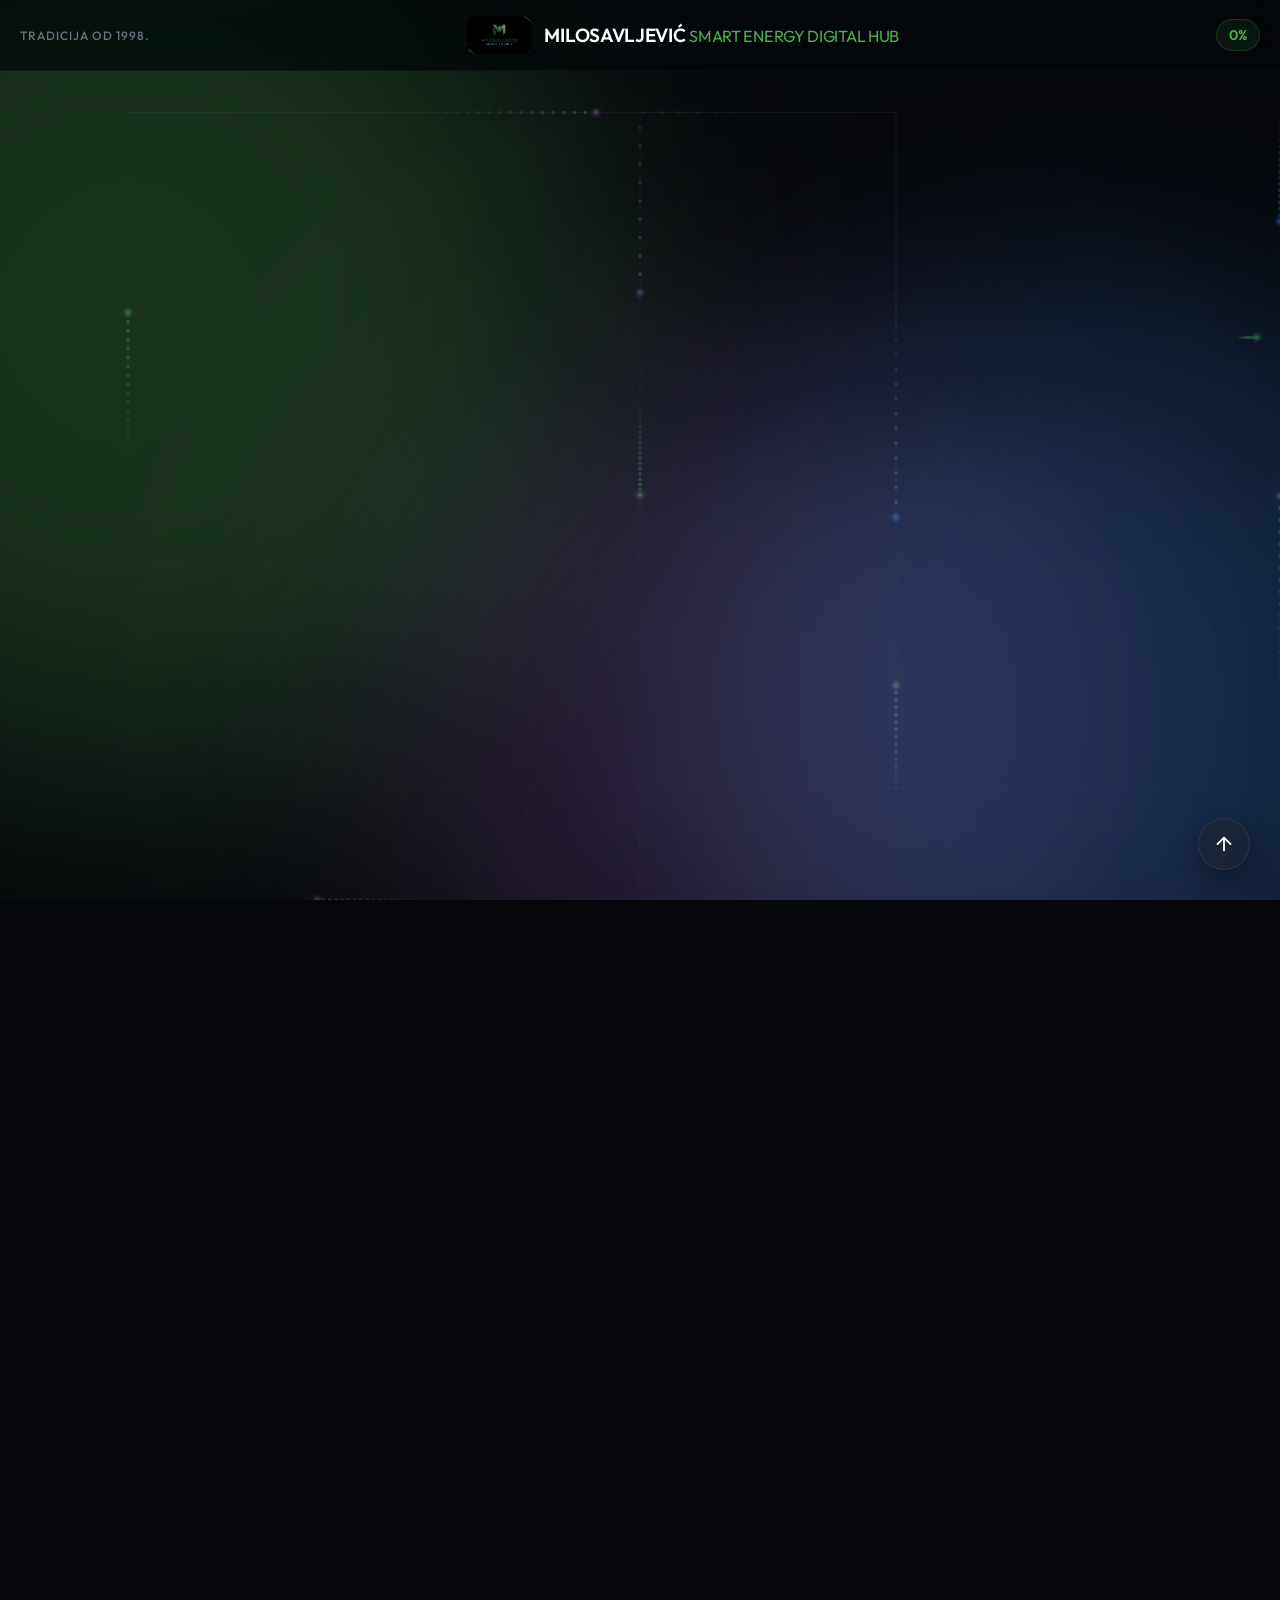
==== commit 99a4e14a: "Update index.html" ====
--- a/index.html
+++ b/index.html
@@ -183,7 +183,7 @@
         .insta-folder-card .folder-info .folder-name { font-size: 15px; font-weight: 600; color: #fff; margin-bottom: 2px; }
         .insta-folder-card .folder-info .folder-desc { font-size: 13px; color: #888; }
         
-        /* INSTAGRAM IMAGE GRID (3 Slike u redu) - LAZY LOAD OPTIMIZOVANO */
+        /* INSTAGRAM IMAGE GRID (3 Slike u redu) */
         .insta-image-grid-container { max-width: 900px; margin: 0 auto; width: 100%; contain: content; }
         .insta-image-grid { display: grid; grid-template-columns: repeat(3, 1fr); gap: 3px; padding: 0 0 20px 0; contain: layout paint; }
         .insta-image-wrapper { position: relative; width: 100%; aspect-ratio: 1/1; background: #111; cursor: pointer; overflow: hidden; contain: layout paint; }
@@ -192,7 +192,7 @@
 
         /* BANNER ZA PRIVLAČENJE KUPACA UNUTAR FOLDERA */
         .folder-quality-banner {
-            grid-column: 1 / -1; /* Proteže se preko sve 3 kolone */
+            grid-column: 1 / -1; 
             background: linear-gradient(135deg, rgba(76,175,80,0.15), rgba(58,134,255,0.15));
             border: 1px solid rgba(76,175,80,0.4);
             border-radius: 16px;
@@ -853,17 +853,37 @@
 // GLOBALNE VARIJABLE ZA KONTROLU CANVASA
 let canvasAnimationId = null;
 
-// ========== INSTAGRAM MODAL - KONAČNO REŠENJE (GITHUB API + KEŠIRANJE) ==========
+// ========== INSTAGRAM MODAL - DIREKTNO UČITAVANJE SLIKA SA HOSTINGA ==========
 const instaModal = document.getElementById('instagram-modal');
 const instaContent = document.getElementById('insta-content');
 const instaTitle = document.getElementById('insta-title');
 const instaBackBtn = document.getElementById('insta-back-btn');
 
-// KLJUČNA PROMENA: Koristimo zvanični GitHub API koji podržava CORS.
-const GITHUB_API = 'https://api.github.com/repos/mcpmarko83/milosavljevic-smart-energy/contents/';
+// Definisane mape foldera i slika za galeriju (možete dodati nazive fajlova po želji)
+const folderData = [
+    {
+        name: "Elektroinstalacije",
+        path: "galerija/instalacije",
+        files: ["slika1.jpg", "slika2.jpg", "slika3.jpg", "slika4.jpg"]
+    },
+    {
+        name: "Pametne Kuće (Smart Home)",
+        path: "galerija/smarthome",
+        files: ["slika1.jpg", "slika2.jpg", "slika3.jpg"]
+    },
+    {
+        name: "Industrijska Automatizacija",
+        path: "galerija/automatizacija",
+        files: ["slika1.jpg", "slika2.jpg", "slika3.jpg", "slika4.jpg"]
+    },
+    {
+        name: "Razvodni Ormari",
+        path: "galerija/ormari",
+        files: ["slika1.jpg", "slika2.jpg", "slika3.jpg"]
+    }
+];
 
 let instaHistory = [];
-let lazyObserver = null;
 
 function openInstaModal() {
     instaModal.classList.add('active');
@@ -873,7 +893,6 @@
     instaBackBtn.style.display = 'none';
     instaContent.className = 'insta-folder-grid';
     
-    // ZAUSTAVLJAMO CANVAS ANIMACIJU
     if (canvasAnimationId) {
         cancelAnimationFrame(canvasAnimationId);
         canvasAnimationId = null;
@@ -886,68 +905,15 @@
     instaModal.classList.remove('active');
     document.body.style.overflow = '';
     
-    if (lazyObserver) {
-        lazyObserver.disconnect();
-        lazyObserver = null;
-    }
-
     if (!canvasAnimationId) {
         draw();
     }
 }
 
-// Pomoćna funkcija za dohvatanje sadržaja slike preko GitHub API-ja uz keširanje
-async function fetchImageData(filePath) {
-    const cacheKey = 'mse_img_' + filePath;
-    const cacheExpiry = 24 * 60 * 60 * 1000; // Keš traje 24 sata
-
-    // 1. Proveri keš
-    try {
-        const cached = localStorage.getItem(cacheKey);
-        if (cached) {
-            const data = JSON.parse(cached);
-            if (Date.now() - data.timestamp < cacheExpiry) {
-                return data.content; // Vrati keširanu sliku
-            } else {
-                localStorage.removeItem(cacheKey); // Isprazni istekli keš
-            }
-        }
-    } catch (e) { /* Ignoriši greške keša */ }
-
-    // 2. Ako nema u kešu, dohvati sa GitHub API-ja
-    try {
-        const response = await fetch(GITHUB_API + filePath);
-        if (!response.ok) {
-            if (response.status === 403) {
-                console.warn("Dostignut GitHub API limit. Slike će raditi samo ako su keširane.");
-                return null;
-            }
-            return null;
-        }
-        const data = await response.json();
-        
-        if (data.content) {
-            // 3. Sačuvaj u keš
-            try {
-                localStorage.setItem(cacheKey, JSON.stringify({
-                    content: data.content,
-                    timestamp: Date.now()
-                }));
-            } catch (e) { /* Ignoriši grešku ako je keš pun */ }
-            
-            return data.content;
-        }
-    } catch (error) {
-        console.error("Greška pri dohvatanju slike:", filePath, error);
-    }
-    return null;
-}
-
-async function showFolderGrid() {
+function showFolderGrid() {
     instaContent.innerHTML = '';
 
-    // Za naslovne slike koristimo isti API
-    for (const folder of folderData) {
+    folderData.forEach(folder => {
         const card = document.createElement('div');
         card.className = 'insta-folder-card';
 
@@ -956,20 +922,15 @@
         img.alt = folder.name;
         img.loading = "lazy";
         
+        // Prikazuje prvu sliku iz foldera kao naslovnu ili placeholder ako slika ne postoji
         if (folder.files && folder.files.length > 0) {
-            const base64 = await fetchImageData(`${folder.path}/${folder.files[0]}`);
-            if (base64) {
-                const ext = folder.files[0].split('.').pop();
-                img.src = `data:image/${ext};base64,${base64}`;
-            } else {
-                img.src = 'data:image/svg+xml;utf8,<svg xmlns="http://www.w3.org/2000/svg" width="400" height="400"><rect width="400" height="400" fill="%231a1f2a"/><text x="50%" y="50%" dominant-baseline="middle" text-anchor="middle" font-family="sans-serif" font-size="16" fill="%236b7280">📁</text></svg>';
-            }
+            img.src = `${folder.path}/${folder.files[0]}`;
         } else {
-            img.src = 'data:image/svg+xml;utf8,<svg xmlns="http://www.w3.org/2000/svg" width="400" height="400"><rect width="400" height="400" fill="%231a1f2a"/><text x="50%" y="50%" dominant-baseline="middle" text-anchor="middle" font-family="sans-serif" font-size="16" fill="%236b7280">📁</text></svg>';
+            img.src = 'logo.jpg';
         }
         
         img.onerror = function() {
-            this.src = 'data:image/svg+xml;utf8,<svg xmlns="http://www.w3.org/2000/svg" width="400" height="400"><rect width="400" height="400" fill="%231a1f2a"/><text x="50%" y="50%" dominant-baseline="middle" text-anchor="middle" font-family="sans-serif" font-size="16" fill="%239ca3af">Spremno</text></svg>';
+            this.src = 'data:image/svg+xml;utf8,<svg xmlns="http://www.w3.org/2000/svg" width="400" height="400"><rect width="400" height="400" fill="%231a1f2a"/><text x="50%" y="50%" dominant-baseline="middle" text-anchor="middle" font-family="sans-serif" font-size="16" fill="%236b7280">📁</text></svg>';
         };
         
         card.appendChild(img);
@@ -984,94 +945,17 @@
 
         card.onclick = () => openFolderImages(folder);
         instaContent.appendChild(card);
-    }
+    });
 }
 
-// Lazy load funkcija - SADA SVI API POZIVI RADE!
-async function appendBatch(folder, startIndex) {
-    const endIndex = Math.min(startIndex + 9, folder.files.length);
-    const container = instaContent;
-    
-    for (let i = startIndex; i < endIndex; i++) {
-        const fileName = folder.files[i];
-        const wrapper = document.createElement('div');
-        wrapper.className = 'insta-image-wrapper';
-
-        const img = document.createElement('img');
-        // Placeholder
-        img.src = 'data:image/svg+xml;utf8,<svg xmlns="http://www.w3.org/2000/svg" width="400" height="400"><rect width="400" height="400" fill="%231a1f2a"/><text x="50%" y="50%" dominant-baseline="middle" text-anchor="middle" font-family="sans-serif" font-size="14" fill="%236b7280">⏳ Učitavam...</text></svg>';
-        img.alt = fileName;
-        img.loading = "lazy";
-        
-        // Dohvatanje slike preko API-ja
-        const filePath = `${folder.path}/${fileName}`;
-        const base64 = await fetchImageData(filePath);
-        
-        if (base64) {
-            const ext = fileName.split('.').pop();
-            img.src = `data:image/${ext};base64,${base64}`;
-        } else {
-            img.src = 'data:image/svg+xml;utf8,<svg xmlns="http://www.w3.org/2000/svg" width="400" height="400"><rect width="400" height="400" fill="%23222"/><text x="50%" y="50%" dominant-baseline="middle" text-anchor="middle" font-family="sans-serif" font-size="12" fill="%239ca3af">Spremno</text></svg>';
-        }
-        
-        img.onclick = function(e) {
-            e.stopPropagation();
-            document.getElementById('lightbox-img').src = this.src;
-            document.getElementById('lightbox-caption').textContent = fileName; 
-            document.getElementById('lightbox').classList.add('active');
-        };
-
-        wrapper.appendChild(img);
-        container.appendChild(wrapper);
-    }
-
-    // IntersectionObserver za sledeću seriju
-    if (endIndex < folder.files.length) {
-        const lastElement = container.lastElementChild;
-        
-        if (lazyObserver) {
-            lazyObserver.disconnect();
-        }
-
-        lazyObserver = new IntersectionObserver((entries) => {
-            if (entries[0].isIntersecting) {
-                lazyObserver.disconnect();
-                appendBatch(folder, endIndex);
-            }
-        }, { 
-            root: instaModal, 
-            rootMargin: '150px', 
-            threshold: 0.1 
-        });
-        
-        lazyObserver.observe(lastElement);
-    } else {
-        if (lazyObserver) {
-            lazyObserver.disconnect();
-            lazyObserver = null;
-        }
-    }
-}
-
-async function openFolderImages(folder) {
+function openFolderImages(folder) {
     instaHistory.push('folders');
     instaTitle.textContent = folder.name;
     instaBackBtn.style.display = 'flex';
     instaContent.className = 'insta-image-grid';
     instaContent.innerHTML = '';
     
-    if (lazyObserver) {
-        lazyObserver.disconnect();
-        lazyObserver = null;
-    }
-
-    folder.files.sort((a, b) => {
-        let numA = parseInt(a.match(/\d+/)) || 0;
-        let numB = parseInt(b.match(/\d+/)) || 0;
-        return numA - numB;
-    });
-
-    // BANNER ZA KVALITET
+    // Baner za kvalitet unutar foldera
     const qualityBanner = document.createElement('div');
     qualityBanner.className = 'folder-quality-banner';
     qualityBanner.innerHTML = `
@@ -1082,8 +966,29 @@
     `;
     instaContent.appendChild(qualityBanner);
 
-    // POKRENI UČITAVANJE PRVE SERIJE
-    appendBatch(folder, 0);
+    folder.files.forEach(fileName => {
+        const wrapper = document.createElement('div');
+        wrapper.className = 'insta-image-wrapper';
+
+        const img = document.createElement('img');
+        img.src = `${folder.path}/${fileName}`;
+        img.alt = fileName;
+        img.loading = "lazy";
+        
+        img.onerror = function() {
+            this.src = 'data:image/svg+xml;utf8,<svg xmlns="http://www.w3.org/2000/svg" width="400" height="400"><rect width="400" height="400" fill="%231a1f2a"/><text x="50%" y="50%" dominant-baseline="middle" text-anchor="middle" font-family="sans-serif" font-size="14" fill="%239ca3af">Slika uskoro</text></svg>';
+        };
+        
+        img.onclick = function(e) {
+            e.stopPropagation();
+            document.getElementById('lightbox-img').src = this.src;
+            document.getElementById('lightbox-caption').textContent = folder.name; 
+            document.getElementById('lightbox').classList.add('active');
+        };
+
+        wrapper.appendChild(img);
+        instaContent.appendChild(wrapper);
+    });
 }
 
 function instaGoBack() {
@@ -1092,12 +997,6 @@
         instaContent.className = 'insta-folder-grid';
         instaTitle.textContent = 'Naši projekti';
         instaBackBtn.style.display = 'none';
-        
-        if (lazyObserver) {
-            lazyObserver.disconnect();
-            lazyObserver = null;
-        }
-        
         showFolderGrid();
     }
 }
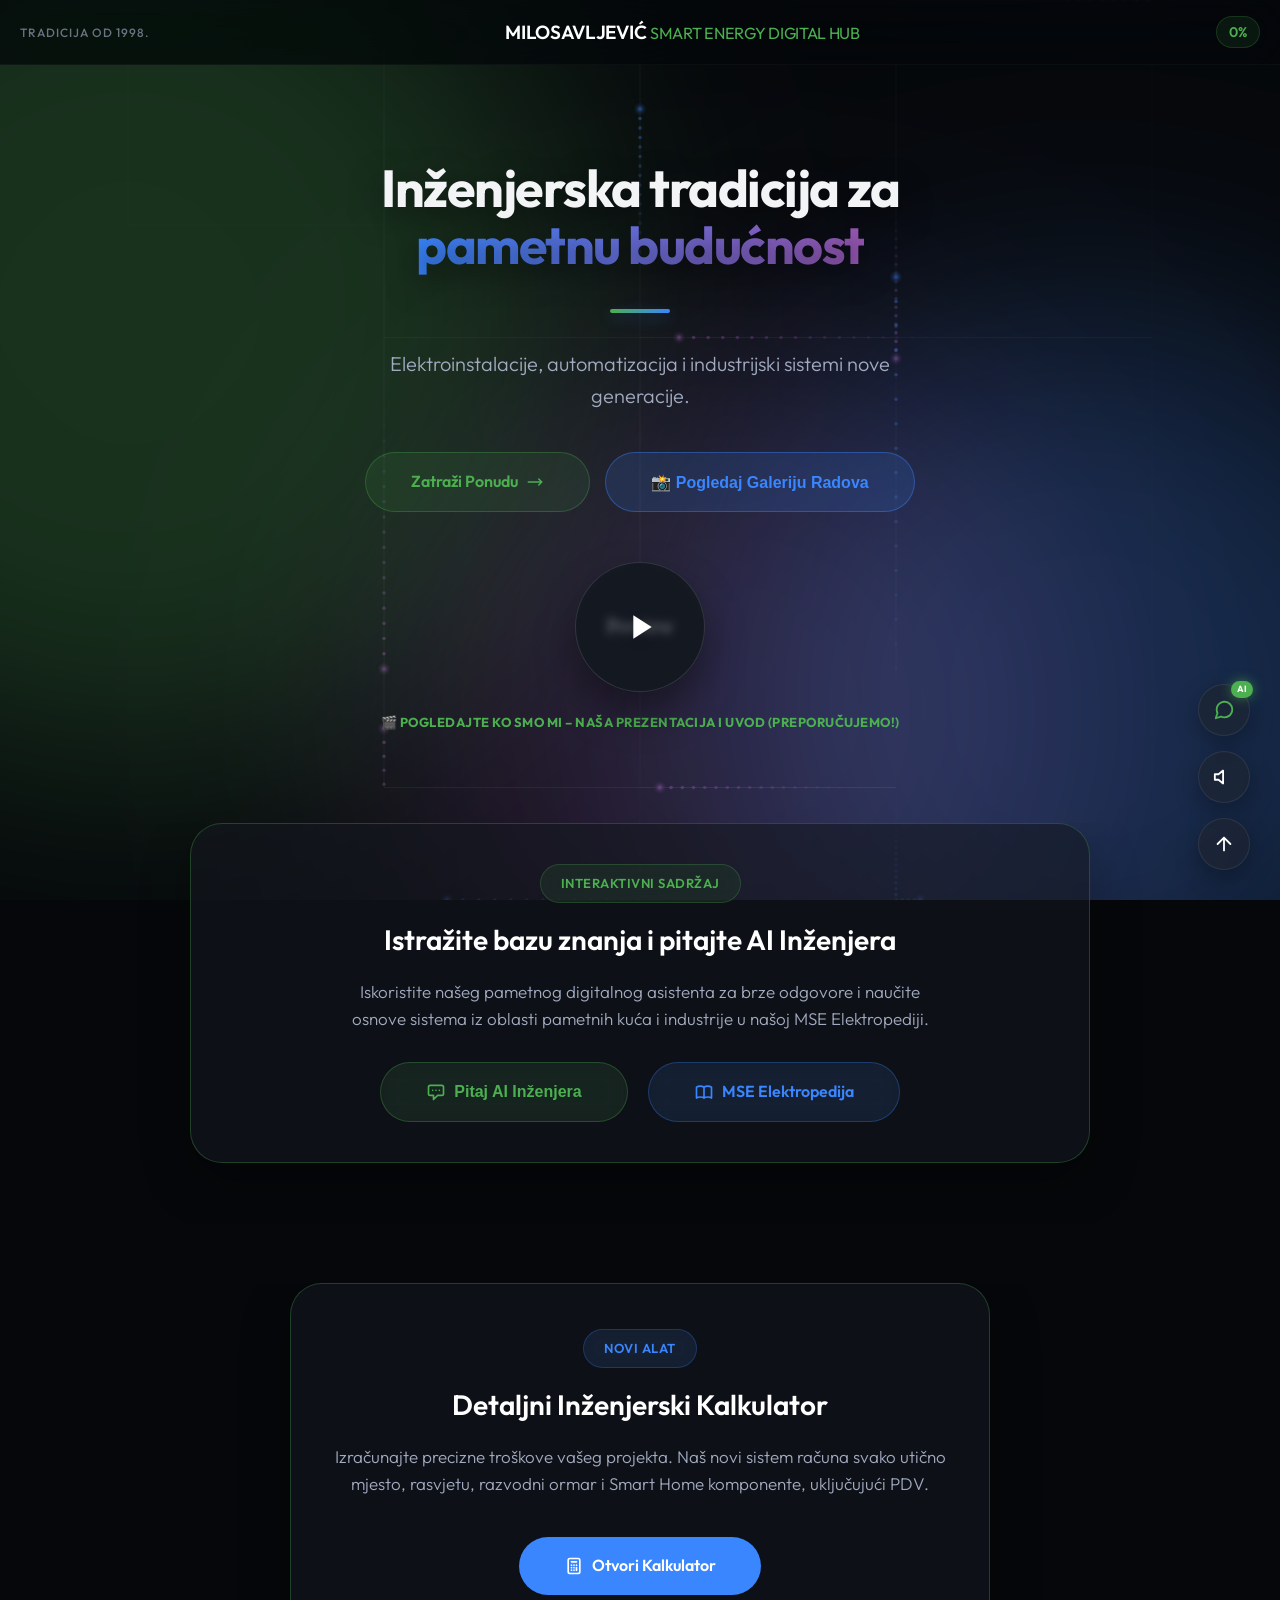
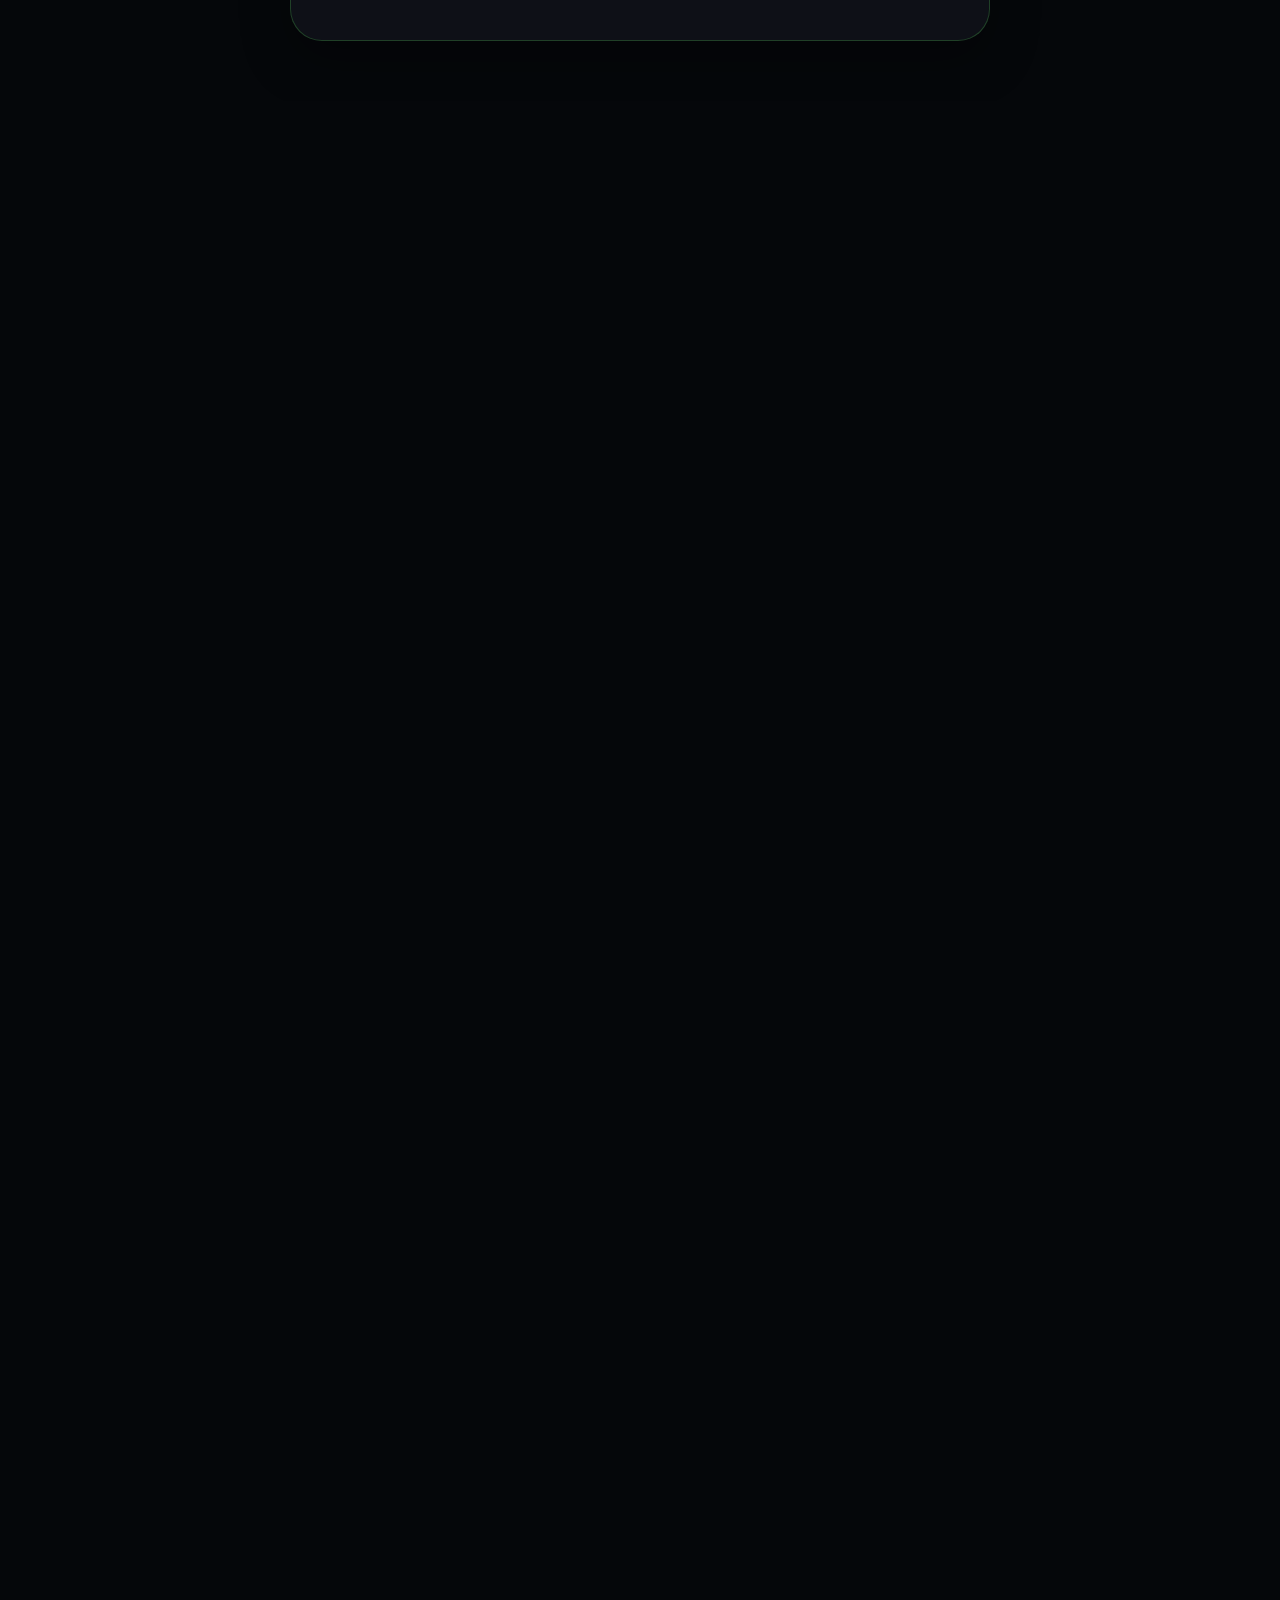
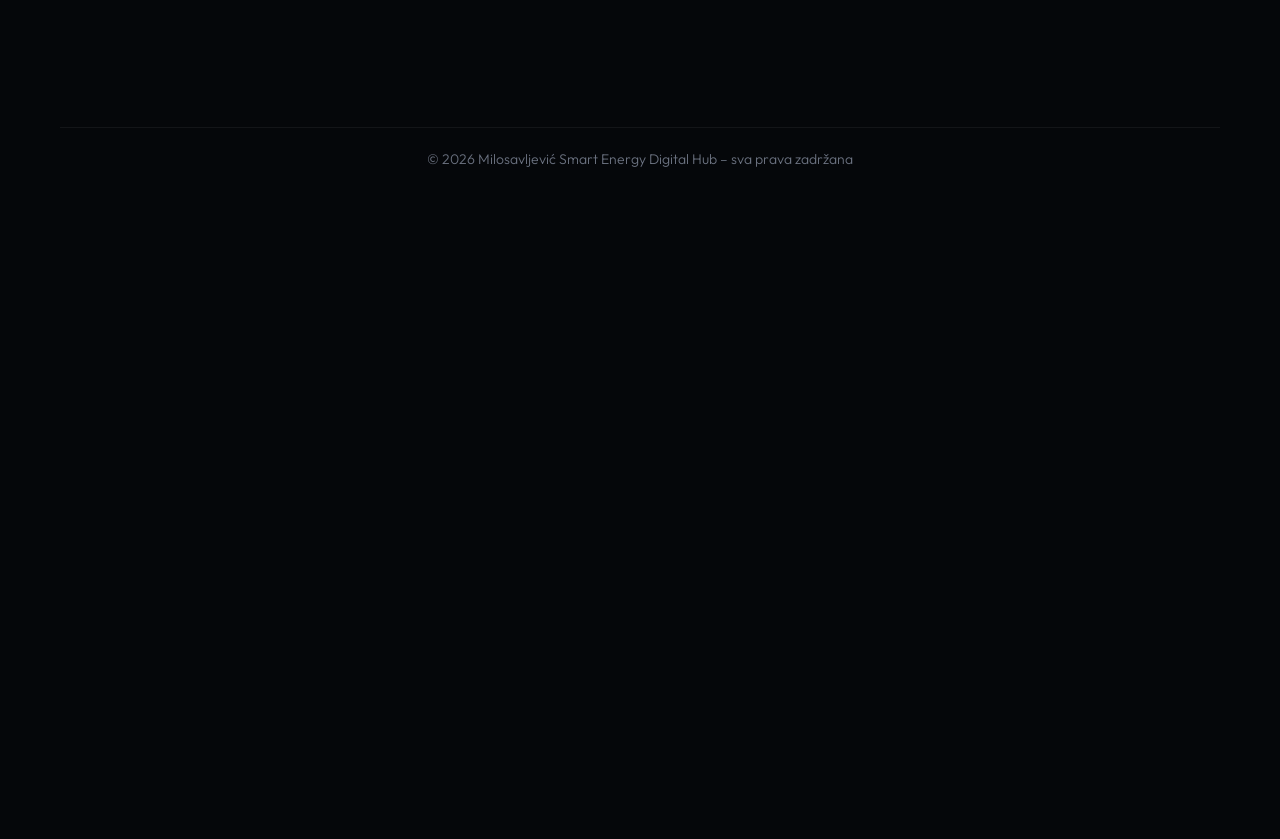
==== commit fb2fc487: "Update index.html" ====
--- a/index.html
+++ b/index.html
@@ -15,7 +15,7 @@
       "@context": "https://schema.org",
       "@type": "LocalBusiness",
       "name": "Milosavljević Smart Energy Digital Hub",
-      "image": "https://milosavljevic-smart-energy.pages.dev/logo.jpg",
+      "image": "https://raw.githubusercontent.com/mcpmarko83/milosavljevic-smart-energy/main/logo.jpg",
       "address": {
         "@type": "PostalAddress",
         "addressLocality": "Prijedor",
@@ -155,7 +155,7 @@
         .instagram-modal {
             position: fixed; top: 0; left: 0; width: 100vw; height: 100vh;
             background: #05070a; 
-            z-index: 100000; display: none; flex-direction: column;
+            z-index: 10000; display: none; flex-direction: column;
             transform: translateY(100%); transition: transform 0.4s cubic-bezier(0.2, 0.8, 0.2, 1);
             overflow-y: auto; overflow-x: hidden;
             contain: layout paint; 
@@ -486,7 +486,7 @@
 <body>
 
 <div class="abstract-bg"><canvas id="circuit-canvas"></canvas><div class="glow-orb orb-1"></div><div class="glow-orb orb-2"></div><div class="glow-orb orb-3"></div></div>
-<audio id="bg-music" src="Muzika.mp3" loop preload="none"></audio>
+<audio id="bg-music" src="https://raw.githubusercontent.com/mcpmarko83/milosavljevic-smart-energy/main/Muzika.mp3" loop preload="none"></audio>
 
 <div id="lightbox" class="lightbox-overlay">
     <div class="lightbox-close" id="close-btn"><svg viewBox="0 0 24 24"><path stroke-linecap="round" stroke-linejoin="round" d="M6 18L18 6M6 6l12 12"></path></svg></div>
@@ -511,7 +511,7 @@
 
 <div id="video-lightbox" class="video-lightbox">
     <div class="close-video" id="close-video-btn"><svg viewBox="0 0 24 24"><path stroke-linecap="round" stroke-linejoin="round" d="M6 18L18 6M6 6l12 12"></path></svg></div>
-    <video id="intro-video" controls><source src="Uvodni%20Video.MP4" type="video/mp4">Vaš preglednik ne podržava video tag.</video>
+    <video id="intro-video" controls><source src="https://raw.githubusercontent.com/mcpmarko83/milosavljevic-smart-energy/main/Uvodni%20Video.MP4" type="video/mp4">Vaš preglednik ne podržava video tag.</video>
 </div>
 
 <div class="floating-buttons reveal delay-2">
@@ -533,7 +533,7 @@
     <div class="header-grid">
         <div><p class="hide-mobile header-tradition">Tradicija od 1998.</p></div>
         <div class="header-logo-group" onclick="window.scrollTo({top:0, behavior:'smooth'})">
-            <img loading="lazy" decoding="async" src="logo.jpg" alt="Logo" class="header-logo-img" onerror="this.style.display='none';">
+            <img loading="lazy" decoding="async" src="https://raw.githubusercontent.com/mcpmarko83/milosavljevic-smart-energy/main/logo.jpg" alt="Logo" class="header-logo-img" onerror="this.style.display='none';">
             <h2 class="header-brand-name">MILOSAVLJEVIĆ <span>SMART ENERGY DIGITAL HUB</span></h2>
         </div>
         <div><div id="header-percent-btn" class="header-percent-text" title="Procenat skrola">0%</div></div>
@@ -543,7 +543,7 @@
 
 <section class="hero-section reveal">
     <div class="hero-content">
-        <img loading="lazy" decoding="async" src="logo.jpg" class="hero-logo" alt="Logo" onerror="this.style.display='none';">
+        <img loading="lazy" decoding="async" src="https://raw.githubusercontent.com/mcpmarko83/milosavljevic-smart-energy/main/logo.jpg" class="hero-logo" alt="Logo" onerror="this.style.display='none';">
         <h1 class="hero-title">Inženjerska tradicija za <br><span>pametnu budućnost</span></h1>
         <div class="hero-line"></div>
         <p class="hero-subtitle">Elektroinstalacije, automatizacija i industrijski sistemi nove generacije.</p>
@@ -559,7 +559,7 @@
         
         <div id="video-trigger" class="video-circle reveal delay-1">
             <div class="video-thumb">
-                <img src="Tesla.jpeg" alt="Video preview" onerror="this.src='data:image/svg+xml,%3Csvg xmlns=%27http://www.w3.org/2000/svg%27 width=%27100%27 height=%27100%27 viewBox=%270 0 100 100%27%3E%3Crect width=%27100%27 height=%27100%27 fill=%27%231a1f2a%27/%3E%3Ctext x=%2750%27 y=%2750%27 text-anchor=%27middle%27 dy=%27.3em%27 fill=%27%239ca3af%27%3EPreview%3C/text%3E%3C/svg%3E'">
+                <img src="https://raw.githubusercontent.com/mcpmarko83/milosavljevic-smart-energy/main/Tesla.jpeg" alt="Video preview" onerror="this.src='data:image/svg+xml,%3Csvg xmlns=%27http://www.w3.org/2000/svg%27 width=%27100%27 height=%27100%27 viewBox=%270 0 100 100%27%3E%3Crect width=%27100%27 height=%27100%27 fill=%27%231a1f2a%27/%3E%3Ctext x=%2750%27 y=%2750%27 text-anchor=%27middle%27 dy=%27.3em%27 fill=%27%239ca3af%27%3EPreview%3C/text%3E%3C/svg%3E'">
                 <div class="glass-play"><svg viewBox="0 0 24 24"><path d="M8 5v14l11-7z"/></svg></div>
             </div>
             <div class="video-label" style="color: #4caf50; font-weight: 700;">🎬 Pogledajte ko smo mi – naša prezentacija i uvod (preporučujemo!)</div>
@@ -629,8 +629,8 @@
                 Pogledajte naše najnovije radove i aktuelne inženjerske projekte na terenu. 
                 <strong style="color:#4caf50;">🎥 Video iz terena – kliknite za reprodukciju</strong>
             </p>
-            <video controls preload="metadata" poster="Tesla.jpeg" style="width: 100%; border-radius: 16px; border: 1px solid rgba(255,255,255,0.1); box-shadow: 0 10px 30px rgba(0,0,0,0.4);">
-                <source src="TrenutnoRadimo.MP4" type="video/mp4">
+            <video controls preload="metadata" poster="https://raw.githubusercontent.com/mcpmarko83/milosavljevic-smart-energy/main/Tesla.jpeg" style="width: 100%; border-radius: 16px; border: 1px solid rgba(255,255,255,0.1); box-shadow: 0 10px 30px rgba(0,0,0,0.4);">
+                <source src="https://raw.githubusercontent.com/mcpmarko83/milosavljevic-smart-energy/main/TrenutnoRadimo.MP4" type="video/mp4">
                 Vaš preglednik ne podržava prikazivanje videa.
             </video>
         </div>
@@ -672,7 +672,7 @@
     <section class="reveal">
         <div class="moto-card">
             <p class="moto-title">Naš Moto i Vodilja</p>
-            <div class="moto-img-wrapper"><img loading="lazy" decoding="async" src="moto.jpg" class="blended-moto" onerror="this.style.display='none';"></div>
+            <div class="moto-img-wrapper"><img loading="lazy" decoding="async" src="https://raw.githubusercontent.com/mcpmarko83/milosavljevic-smart-energy/main/moto.jpg" class="blended-moto" onerror="this.style.display='none';"></div>
         </div>
     </section>
 
@@ -686,7 +686,7 @@
                 </div>
                 <div style="flex:1; text-align:center; min-width: 300px;">
                     <p style="font-size:12px; color:#4caf50; margin-bottom:12px; font-weight:600; letter-spacing:1px; text-transform:uppercase;">Ohmov Zakon</p>
-                    <div class="om-image-container"><img loading="lazy" decoding="async" src="omov_zakon.jpg" class="blended-om" onerror="this.style.display='none';"></div>
+                    <div class="om-image-container"><img loading="lazy" decoding="async" src="https://raw.githubusercontent.com/mcpmarko83/milosavljevic-smart-energy/main/omov_zakon.jpg" class="blended-om" onerror="this.style.display='none';"></div>
                 </div>
             </div>
         </div>
@@ -785,11 +785,11 @@
             <p class="contact-brand">Milosavljević Smart Energy Digital Hub</p>
             <div class="contact-grid">
                 <div class="contact-info-box">
-                    <img src="RajkoM.jpg" class="contact-photo" alt="Rajko Milosavljević" onerror="this.style.display='none';">
+                    <img src="https://raw.githubusercontent.com/mcpmarko83/milosavljevic-smart-energy/main/RajkoM.jpg" class="contact-photo" alt="Rajko Milosavljević" onerror="this.style.display='none';">
                     <h4 class="text-white" style="font-size: 19px; font-weight: 600;">Rajko Milosavljević</h4>
                     <div class="contact-links"><a href="tel:+38765728595" class="contact-link-btn bg-phone-alt"><svg viewBox="0 0 24 24"><path d="M22 16.92v3a2 2 0 01-2.18 2 19.79 19.79 0 01-8.63-3.07 19.5 19.5 0 01-6-6 19.79 19.79 0 01-3.07-8.67A2 2 0 014.11 2h3a2 2 0 012 1.72 12.84 12.84 0 00.7 2.81 2 2 0 01-.45 2.11L8.09 9.91a16 16 0 006 6l1.27-1.27a2 2 0 012.11-.45 12.84 12.84 0 002.81.7A2 2 0 0122 16.92z"></path></svg> Pozovi telefonom</a><a href="viber://chat?number=%2B38765728595" class="contact-link-btn bg-viber"><svg viewBox="0 0 24 24"><path d="M21 11.5a8.38 8.38 0 0 1-.9 3.8 8.5 8.5 0 0 1-7.6 4.7 8.38 8.38 0 0 1-3.8-.9L3 21l1.9-5.7a8.38 8.38 0 0 1-.9-3.8 8.5 8.5 0 0 1 4.7-7.6 8.38 8.38 0 0 1 3.8-.9h.5a8.48 8.48 0 0 1 8 8v.5z"></path></svg> Piši na Viber</a><a href="https://wa.me/38765728595" target="_blank" class="contact-link-btn bg-whatsapp"><svg viewBox="0 0 24 24"><path d="M21 11.5a8.38 8.38 0 0 1-.9 3.8 8.5 8.5 0 0 1-7.6 4.7 8.38 8.38 0 0 1-3.8-.9L3 21l1.9-5.7a8.38 8.38 0 0 1-.9-3.8 8.5 8.5 0 0 1 4.7-7.6 8.38 8.38 0 0 1 3.8-.9h.5a8.48 8.48 0 0 1 8 8v.5z"></path></svg> Piši na WhatsApp</a></div></div>
                 <div class="contact-info-box">
-                    <img src="MarkoM.jpeg" class="contact-photo" alt="Marko Milosavljević" onerror="this.style.display='none';">
+                    <img src="https://raw.githubusercontent.com/mcpmarko83/milosavljevic-smart-energy/main/MarkoM.jpeg" class="contact-photo" alt="Marko Milosavljević" onerror="this.style.display='none';">
                     <h4 class="text-white" style="font-size: 19px; font-weight: 600;">Marko Milosavljević</h4>
                     <div class="contact-links"><a href="tel:+38766921100" class="contact-link-btn bg-phone"><svg viewBox="0 0 24 24"><path d="M22 16.92v3a2 2 0 01-2.18 2 19.79 19.79 0 01-8.63-3.07 19.5 19.5 0 01-6-6 19.79 19.79 0 01-3.07-8.67A2 2 0 014.11 2h3a2 2 0 012 1.72 12.84 12.84 0 00.7 2.81 2 2 0 01-.45 2.11L8.09 9.91a16 16 0 006 6l1.27-1.27a2 2 0 012.11-.45 12.84 12.84 0 002.81.7A2 2 0 0122 16.92z"></path></svg> Pozovi telefonom</a><a href="viber://chat?number=%2B38766921100" class="contact-link-btn bg-viber"><svg viewBox="0 0 24 24"><path d="M21 11.5a8.38 8.38 0 0 1-.9 3.8 8.5 8.5 0 0 1-7.6 4.7 8.38 8.38 0 0 1-3.8-.9L3 21l1.9-5.7a8.38 8.38 0 0 1-.9-3.8 8.5 8.5 0 0 1 4.7-7.6 8.38 8.38 0 0 1 3.8-.9h.5a8.48 8.48 0 0 1 8 8v.5z"></path></svg> Piši na Viber</a><a href="https://wa.me/38766921100" target="_blank" class="contact-link-btn bg-whatsapp"><svg viewBox="0 0 24 24"><path d="M21 11.5a8.38 8.38 0 0 1-.9 3.8 8.5 8.5 0 0 1-7.6 4.7 8.38 8.38 0 0 1-3.8-.9L3 21l1.9-5.7a8.38 8.38 0 0 1-.9-3.8 8.5 8.5 0 0 1 4.7-7.6 8.38 8.38 0 0 1 3.8-.9h.5a8.48 8.48 0 0 1 8 8v.5z"></path></svg> Piši na WhatsApp</a></div></div>
             </div>
@@ -803,15 +803,15 @@
         <h2 class="partners-title">🤝 Naši saradnici</h2>
         <div class="carousel-container">
             <div class="carousel-track" id="carouselTrack">
-                <div class="carousel-slide"><div class="logo-container"><img class="partner-logo" src="saradnici/Grad%20Prijedor.jpeg" alt="Grad Prijedor" loading="lazy"></div><div class="partner-name">Grad Prijedor</div></div>
-                <div class="carousel-slide"><div class="logo-container"><img class="partner-logo" src="saradnici/Hypo%20Bank.jpeg" alt="Hypo Bank" loading="lazy"></div><div class="partner-name">Hypo Bank</div></div>
-                <div class="carousel-slide"><div class="logo-container"><img class="partner-logo" src="saradnici/Kino%20Kozara.jpeg" alt="Kino Kozara" loading="lazy"></div><div class="partner-name">Kino Kozara</div></div>
-                <div class="carousel-slide"><div class="logo-container"><img class="partner-logo" src="saradnici/Kozara%20Putevi.jpeg" alt="Kozara Putevi" loading="lazy"></div><div class="partner-name">Kozara Putevi</div></div>
-                <div class="carousel-slide"><div class="logo-container"><img class="partner-logo" src="saradnici/Marjanovic%20Prijedor.jpeg" alt="Marjanović Prijedor" loading="lazy"></div><div class="partner-name">Marjanović Prijedor</div></div>
-                <div class="carousel-slide"><div class="logo-container"><img class="partner-logo" src="saradnici/Niskogradnja%20Laktasi.jpeg" alt="Niskogradnja Laktasi" loading="lazy"></div><div class="partner-name">Niskogradnja Laktasi</div></div>
-                <div class="carousel-slide"><div class="logo-container"><img class="partner-logo" src="saradnici/Pozoriste%20Prijedor.jpeg" alt="Pozorište Prijedor" loading="lazy"></div><div class="partner-name">Pozorište Prijedor</div></div>
-                <div class="carousel-slide"><div class="logo-container"><img class="partner-logo" src="saradnici/PrijedorPutevi.jpeg" alt="Prijedor Putevi" loading="lazy"></div><div class="partner-name">Prijedor Putevi</div></div>
-                <div class="carousel-slide"><div class="logo-container"><img class="partner-logo" src="saradnici/Srpska%20Pravoslavna%20Crkva%20.jpeg" alt="Srpska Pravoslavna Crkva" loading="lazy"></div><div class="partner-name">Srpska Pravoslavna Crkva</div></div>
+                <div class="carousel-slide"><div class="logo-container"><img class="partner-logo" src="https://raw.githubusercontent.com/mcpmarko83/milosavljevic-smart-energy/main/saradnici/Grad%20Prijedor.jpeg" alt="Grad Prijedor" loading="lazy"></div><div class="partner-name">Grad Prijedor</div></div>
+                <div class="carousel-slide"><div class="logo-container"><img class="partner-logo" src="https://raw.githubusercontent.com/mcpmarko83/milosavljevic-smart-energy/main/saradnici/Hypo%20Bank.jpeg" alt="Hypo Bank" loading="lazy"></div><div class="partner-name">Hypo Bank</div></div>
+                <div class="carousel-slide"><div class="logo-container"><img class="partner-logo" src="https://raw.githubusercontent.com/mcpmarko83/milosavljevic-smart-energy/main/saradnici/Kino%20Kozara.jpeg" alt="Kino Kozara" loading="lazy"></div><div class="partner-name">Kino Kozara</div></div>
+                <div class="carousel-slide"><div class="logo-container"><img class="partner-logo" src="https://raw.githubusercontent.com/mcpmarko83/milosavljevic-smart-energy/main/saradnici/Kozara%20Putevi.jpeg" alt="Kozara Putevi" loading="lazy"></div><div class="partner-name">Kozara Putevi</div></div>
+                <div class="carousel-slide"><div class="logo-container"><img class="partner-logo" src="https://raw.githubusercontent.com/mcpmarko83/milosavljevic-smart-energy/main/saradnici/Marjanovic%20Prijedor.jpeg" alt="Marjanović Prijedor" loading="lazy"></div><div class="partner-name">Marjanović Prijedor</div></div>
+                <div class="carousel-slide"><div class="logo-container"><img class="partner-logo" src="https://raw.githubusercontent.com/mcpmarko83/milosavljevic-smart-energy/main/saradnici/Niskogradnja%20Laktasi.jpeg" alt="Niskogradnja Laktasi" loading="lazy"></div><div class="partner-name">Niskogradnja Laktasi</div></div>
+                <div class="carousel-slide"><div class="logo-container"><img class="partner-logo" src="https://raw.githubusercontent.com/mcpmarko83/milosavljevic-smart-energy/main/saradnici/Pozoriste%20Prijedor.jpeg" alt="Pozorište Prijedor" loading="lazy"></div><div class="partner-name">Pozorište Prijedor</div></div>
+                <div class="carousel-slide"><div class="logo-container"><img class="partner-logo" src="https://raw.githubusercontent.com/mcpmarko83/milosavljevic-smart-energy/main/saradnici/PrijedorPutevi.jpeg" alt="Prijedor Putevi" loading="lazy"></div><div class="partner-name">Prijedor Putevi</div></div>
+                <div class="carousel-slide"><div class="logo-container"><img class="partner-logo" src="https://raw.githubusercontent.com/mcpmarko83/milosavljevic-smart-energy/main/saradnici/Srpska%20Pravoslavna%20Crkva%20.jpeg" alt="Srpska Pravoslavna Crkva" loading="lazy"></div><div class="partner-name">Srpska Pravoslavna Crkva</div></div>
             </div>
         </div>
         <div class="carousel-dots" id="carouselDots"></div>
@@ -853,32 +853,34 @@
 // GLOBALNE VARIJABLE ZA KONTROLU CANVASA
 let canvasAnimationId = null;
 
-// ========== INSTAGRAM MODAL - DIREKTNO UČITAVANJE SLIKA SA HOSTINGA ==========
+// ========== INSTAGRAM MODAL - DIREKTNO UČITAVANJE SLIKA SA GITHUB-A ==========
 const instaModal = document.getElementById('instagram-modal');
 const instaContent = document.getElementById('insta-content');
 const instaTitle = document.getElementById('insta-title');
 const instaBackBtn = document.getElementById('insta-back-btn');
 
-// Definisane mape foldera i slika za galeriju (možete dodati nazive fajlova po želji)
+// Osnovni URL za repozitorijum na GitHub-u (Raw linkovi)
+const GITHUB_RAW_BASE = "https://raw.githubusercontent.com/mcpmarko83/milosavljevic-smart-energy/main";
+
 const folderData = [
     {
         name: "Elektroinstalacije",
-        path: "galerija/instalacije",
+        path: `${GITHUB_RAW_BASE}/galerija/instalacije`,
         files: ["slika1.jpg", "slika2.jpg", "slika3.jpg", "slika4.jpg"]
     },
     {
         name: "Pametne Kuće (Smart Home)",
-        path: "galerija/smarthome",
+        path: `${GITHUB_RAW_BASE}/galerija/smarthome`,
         files: ["slika1.jpg", "slika2.jpg", "slika3.jpg"]
     },
     {
         name: "Industrijska Automatizacija",
-        path: "galerija/automatizacija",
+        path: `${GITHUB_RAW_BASE}/galerija/automatizacija`,
         files: ["slika1.jpg", "slika2.jpg", "slika3.jpg", "slika4.jpg"]
     },
     {
         name: "Razvodni Ormari",
-        path: "galerija/ormari",
+        path: `${GITHUB_RAW_BASE}/galerija/ormari`,
         files: ["slika1.jpg", "slika2.jpg", "slika3.jpg"]
     }
 ];
@@ -922,11 +924,10 @@
         img.alt = folder.name;
         img.loading = "lazy";
         
-        // Prikazuje prvu sliku iz foldera kao naslovnu ili placeholder ako slika ne postoji
         if (folder.files && folder.files.length > 0) {
             img.src = `${folder.path}/${folder.files[0]}`;
         } else {
-            img.src = 'logo.jpg';
+            img.src = `${GITHUB_RAW_BASE}/logo.jpg`;
         }
         
         img.onerror = function() {
@@ -955,7 +956,6 @@
     instaContent.className = 'insta-image-grid';
     instaContent.innerHTML = '';
     
-    // Baner za kvalitet unutar foldera
     const qualityBanner = document.createElement('div');
     qualityBanner.className = 'folder-quality-banner';
     qualityBanner.innerHTML = `
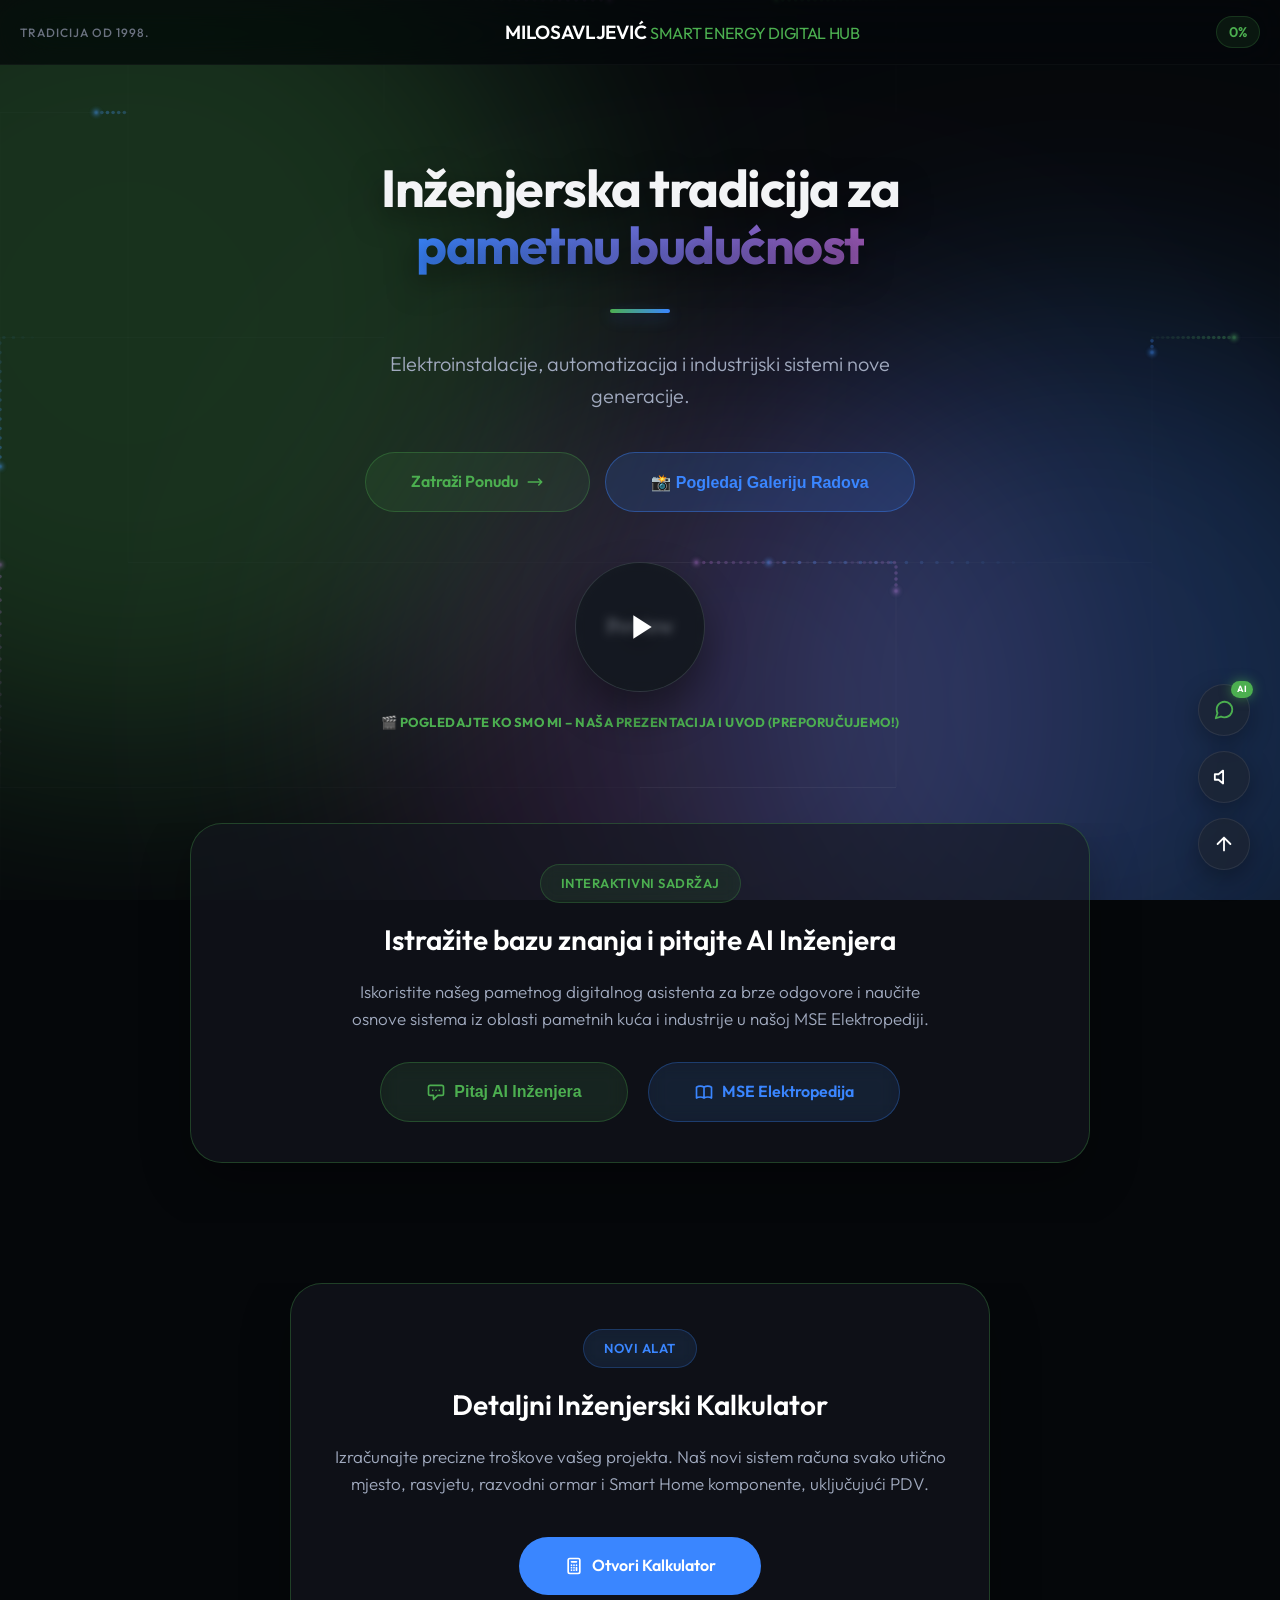
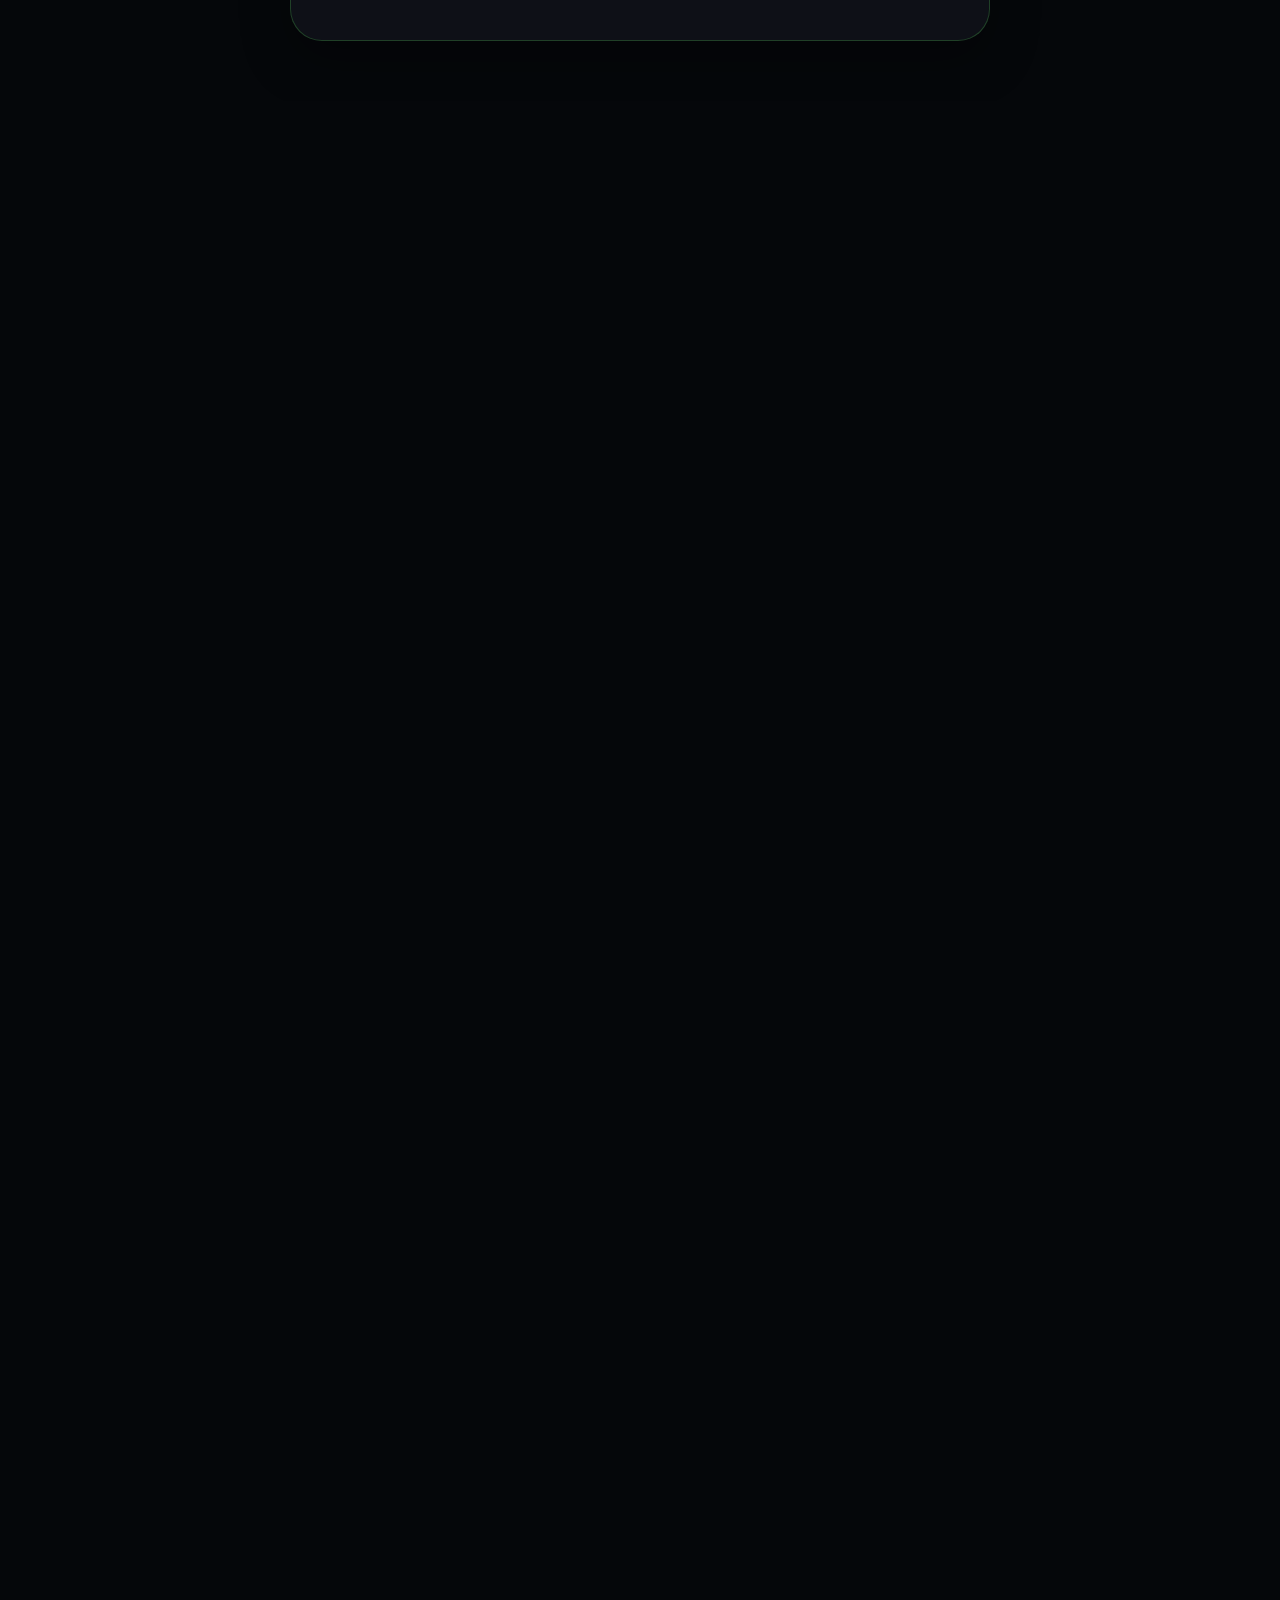
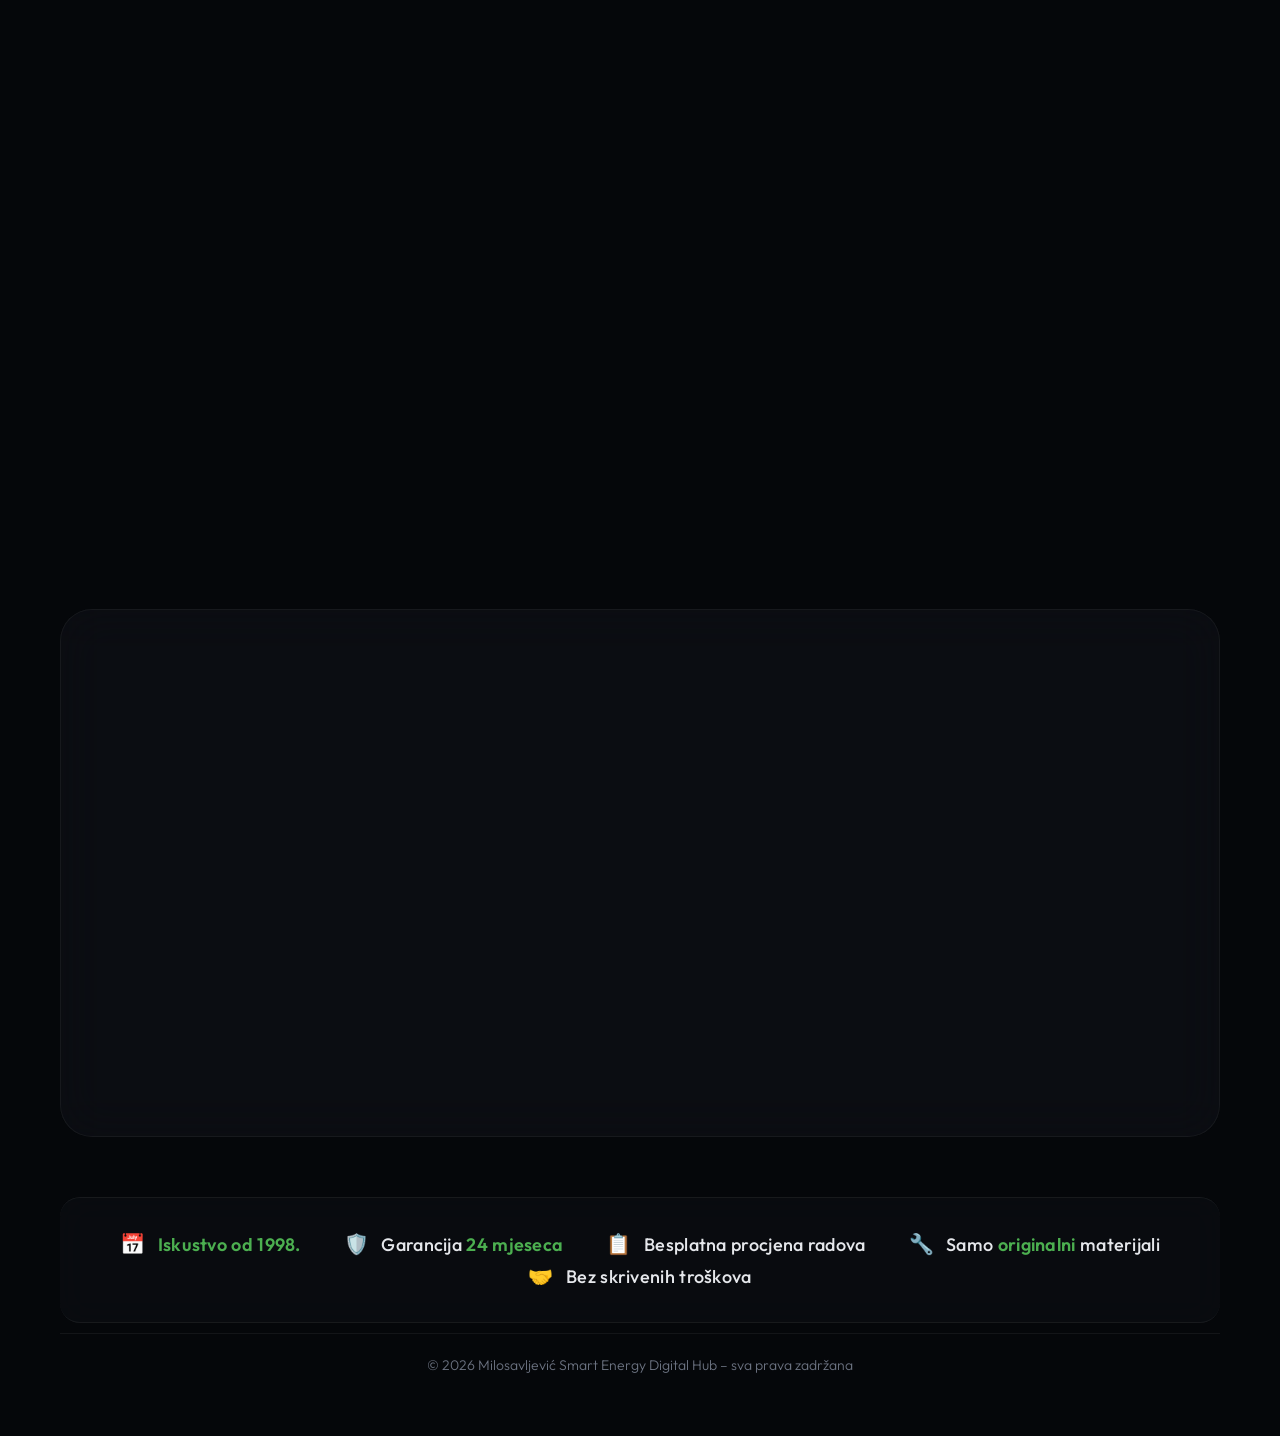
==== commit 21fd7e47: "Update index.html" ====
--- a/index.html
+++ b/index.html
@@ -115,18 +115,7 @@
         /* ========== HERO ========== */
         .hero-section { padding: 80px 20px 60px; text-align: center; position: relative; }
         .hero-content { position: relative; z-index: 2; }
-        .hero-logo {
-            max-width: 400px;
-            width: 100%;
-            height: auto;
-            border-radius: 32px;
-            box-shadow: 0 25px 50px rgba(0,0,0,0.4), 0 0 0 1px rgba(255,255,255,0.05);
-            margin-bottom: 25px;
-            transition: transform 0.5s ease;
-            display: block;
-            margin-left: auto;
-            margin-right: auto;
-        }
+        .hero-logo { max-width: 400px; width: 100%; height: auto; border-radius: 32px; box-shadow: 0 25px 50px rgba(0,0,0,0.4), 0 0 0 1px rgba(255,255,255,0.05); margin-bottom: 25px; transition: transform 0.5s ease; display: block; margin-left: auto; margin-right: auto; }
         .hero-logo:hover { transform: translateY(-5px); }
         .hero-title { font-size: 52px; margin-top: 15px; font-weight: 700; letter-spacing: -1.5px; line-height: 1.1; text-shadow: 0 10px 30px rgba(0,0,0,0.5); }
         .hero-title span { background: linear-gradient(90deg, #3a86ff, #9b59b6); -webkit-background-clip: text; -webkit-text-fill-color: transparent; }
@@ -167,14 +156,9 @@
             border-bottom: 1px solid rgba(255,255,255,0.1); z-index: 10;
         }
         .insta-header h3 { color: #fff; font-size: 18px; font-weight: 600; margin: 0; }
-        .insta-back-btn {
-            background: none; border: none; color: #fff; font-size: 22px; cursor: pointer;
-            padding: 0 10px 0 0; display: none; align-items: center;
-        }
-        .insta-close-btn {
-            background: none; border: none; color: #fff; font-size: 32px; cursor: pointer;
-            width: 40px; height: 40px; display: flex; align-items: center; justify-content: center;
-        }
+        .insta-back-btn { background: none; border: none; color: #fff; font-size: 22px; cursor: pointer; padding: 0 10px 0 0; display: none; align-items: center; }
+        .insta-close-btn { background: none; border: none; color: #fff; font-size: 32px; cursor: pointer; width: 40px; height: 40px; display: flex; align-items: center; justify-content: center; }
+        
         /* FOLDER GRID */
         .insta-folder-grid { display: grid; grid-template-columns: repeat(2, 1fr); gap: 15px; padding: 15px; max-width: 900px; margin: 0 auto; width: 100%; }
         .insta-folder-card { background: #111; border-radius: 12px; overflow: hidden; border: 1px solid #222; cursor: pointer; }
@@ -183,14 +167,13 @@
         .insta-folder-card .folder-info .folder-name { font-size: 15px; font-weight: 600; color: #fff; margin-bottom: 2px; }
         .insta-folder-card .folder-info .folder-desc { font-size: 13px; color: #888; }
         
-        /* INSTAGRAM IMAGE GRID (3 Slike u redu) */
+        /* INSTAGRAM IMAGE GRID */
         .insta-image-grid-container { max-width: 900px; margin: 0 auto; width: 100%; contain: content; }
         .insta-image-grid { display: grid; grid-template-columns: repeat(3, 1fr); gap: 3px; padding: 0 0 20px 0; contain: layout paint; }
         .insta-image-wrapper { position: relative; width: 100%; aspect-ratio: 1/1; background: #111; cursor: pointer; overflow: hidden; contain: layout paint; }
         .insta-image-wrapper img { width: 100%; height: 100%; object-fit: cover; display: block; transition: filter 0.3s; }
         .insta-image-wrapper:hover img { filter: brightness(0.8); }
 
-        /* BANNER ZA PRIVLAČENJE KUPACA UNUTAR FOLDERA */
         .folder-quality-banner {
             grid-column: 1 / -1; 
             background: linear-gradient(135deg, rgba(76,175,80,0.15), rgba(58,134,255,0.15));
@@ -212,60 +195,19 @@
             .folder-quality-banner h3 { font-size: 18px; }
         }
 
-        /* ========== CTA BANNER ========== */
-        .cta-banner {
-            background: rgba(20, 24, 32, 0.6);
-            backdrop-filter: blur(24px) saturate(180%);
-            border: 1px solid rgba(76,175,80,0.3);
-            border-radius: 32px;
-            padding: 40px 30px;
-            text-align: center;
-            max-width: 900px;
-            margin: 0 auto 60px auto;
-            box-shadow: 0 20px 50px rgba(0,0,0,0.3);
-            position: relative;
-            overflow: hidden;
-        }
-        .cta-banner::before {
-            content: ''; position: absolute; top: 0; left: -100%; width: 50%; height: 100%;
-            background: linear-gradient(to right, transparent, rgba(255,255,255,0.05), transparent);
-            transform: skewX(-20deg); animation: shine 6s infinite;
-        }
+        /* ========== OSTALI STILOVI KAKO SU I BILI (Skraćeni pregled zbog dužine, preneseni u cjelosti) ========== */
+        .cta-banner { background: rgba(20, 24, 32, 0.6); backdrop-filter: blur(24px) saturate(180%); border: 1px solid rgba(76,175,80,0.3); border-radius: 32px; padding: 40px 30px; text-align: center; max-width: 900px; margin: 0 auto 60px auto; box-shadow: 0 20px 50px rgba(0,0,0,0.3); position: relative; overflow: hidden; }
+        .cta-banner::before { content: ''; position: absolute; top: 0; left: -100%; width: 50%; height: 100%; background: linear-gradient(to right, transparent, rgba(255,255,255,0.05), transparent); transform: skewX(-20deg); animation: shine 6s infinite; }
         @keyframes shine { 0% { left: -100%; } 20% { left: 200%; } 100% { left: 200%; } }
 
-        /* ========== ZELENA FIRMA ========== */
-        .green-company {
-            background: rgba(20, 24, 32, 0.4);
-            backdrop-filter: blur(24px);
-            border-radius: 32px;
-            padding: 50px 30px;
-            margin: 60px 0;
-            border: 1px solid rgba(76,175,80,0.2);
-            text-align: center;
-            transition: all 0.5s ease;
-        }
-        .green-company:hover {
-            border-color: rgba(76,175,80,0.5);
-            box-shadow: 0 0 40px rgba(76,175,80,0.1);
-        }
-        .green-company .icon-leaf {
-            font-size: 48px;
-            display: block;
-            margin-bottom: 20px;
-            filter: drop-shadow(0 0 20px rgba(76,175,80,0.3));
-        }
-        .green-company h3 {
-            font-size: 32px;
-            color: #fff;
-            font-weight: 600;
-            letter-spacing: -0.5px;
-            margin-bottom: 20px;
-        }
+        .green-company { background: rgba(20, 24, 32, 0.4); backdrop-filter: blur(24px); border-radius: 32px; padding: 50px 30px; margin: 60px 0; border: 1px solid rgba(76,175,80,0.2); text-align: center; transition: all 0.5s ease; }
+        .green-company:hover { border-color: rgba(76,175,80,0.5); box-shadow: 0 0 40px rgba(76,175,80,0.1); }
+        .green-company .icon-leaf { font-size: 48px; display: block; margin-bottom: 20px; filter: drop-shadow(0 0 20px rgba(76,175,80,0.3)); }
+        .green-company h3 { font-size: 32px; color: #fff; font-weight: 600; letter-spacing: -0.5px; margin-bottom: 20px; }
         .green-company h3 span { color: #4caf50; }
         .green-company p { max-width: 750px; margin: 0 auto 20px; color: #cbd5e6; font-size: 18px; line-height: 1.8; }
         .green-company .highlight-badge { display: inline-block; background: rgba(76,175,80,0.15); border: 1px solid rgba(76,175,80,0.3); padding: 8px 20px; border-radius: 50px; font-size: 14px; color: #4caf50; font-weight: 500; margin: 5px 8px; backdrop-filter: blur(4px); }
 
-        /* ========== CARDS & GRIDS ========== */
         .grid-philosophie { display: grid; grid-template-columns: repeat(2, 1fr); gap: 24px; }
         .abstract-card { background: rgba(20, 24, 32, 0.4); backdrop-filter: blur(24px) saturate(180%); border: 1px solid rgba(255, 255, 255, 0.05); border-radius: 32px; padding: 40px; transition: all 0.5s cubic-bezier(0.2, 0.8, 0.2, 1); position: relative; overflow: hidden; box-shadow: 0 10px 30px rgba(0,0,0,0.2); }
         .abstract-card::before { content: ''; position: absolute; top: 0; left: 0; right: 0; height: 2px; background: linear-gradient(90deg, transparent, rgba(255,255,255,0.2), transparent); opacity: 0.5; transition: opacity 0.3s ease; }
@@ -296,7 +238,6 @@
         .blended-om { width: 100%; height: auto; display: block; border-radius: 50%; transition: transform 0.5s ease; }
         .om-image-container:hover .blended-om { transform: scale(1.05) rotate(2deg); }
 
-        /* ========== PARTNERS CAROUSEL ========== */
         .partners-section { background: rgba(20, 24, 32, 0.4); backdrop-filter: blur(24px); border-radius: 32px; padding: 60px 20px; margin: 80px 0 60px; border: 1px solid rgba(255,255,255,0.05); position: relative; }
         .partners-title { text-align: center; margin-bottom: 50px; font-size: 32px; font-weight: 600; color: #fff; letter-spacing: -0.5px; }
         .carousel-container { position: relative; overflow: hidden; padding: 10px 0 20px; -webkit-mask-image: linear-gradient(to right, transparent, black 10%, black 90%, transparent); mask-image: linear-gradient(to right, transparent, black 10%, black 90%, transparent); }
@@ -314,17 +255,12 @@
         .dot { width: 8px; height: 8px; border-radius: 50%; background: rgba(255,255,255,0.15); cursor: pointer; transition: all 0.4s cubic-bezier(0.2, 0.8, 0.2, 1); }
         .dot.active { background: #4caf50; width: 32px; border-radius: 8px; box-shadow: 0 0 10px rgba(76,175,80,0.5); }
 
-        /* ========== KONTAKT ========== */
         .contact-section { padding: 80px 0; max-width: 850px; margin: 0 auto; }
         .contact-brand { font-weight: 600; color: #4caf50; font-size: 28px; text-align: center; letter-spacing: -0.5px; }
         .contact-grid { display: grid; grid-template-columns: repeat(auto-fit, minmax(280px,1fr)); gap: 30px; margin: 40px 0; }
         .contact-info-box { background: rgba(255,255,255,0.015); border-radius: 32px; padding: 40px 30px; text-align: center; border: 1px solid rgba(255,255,255,0.04); transition: transform 0.4s ease; }
         .contact-info-box:hover { transform: translateY(-5px); border-color: rgba(255,255,255,0.1); background: rgba(255,255,255,0.03); }
-        .contact-info-box img.contact-photo { 
-            display: block; max-width: 80px; height: auto; margin: 0 auto 12px; 
-            border-radius: 50%; border: 2px solid rgba(255,255,255,0.08); 
-            object-fit: cover; aspect-ratio: 1/1;
-        }
+        .contact-info-box img.contact-photo { display: block; max-width: 80px; height: auto; margin: 0 auto 12px; border-radius: 50%; border: 2px solid rgba(255,255,255,0.08); object-fit: cover; aspect-ratio: 1/1; }
         .contact-links { display: flex; flex-direction: column; gap: 12px; margin-top: 25px; }
         .contact-link-btn { display: flex; align-items: center; justify-content: center; gap: 10px; padding: 14px; border-radius: 16px; color: white; text-decoration: none; font-size: 15px; font-weight: 500; transition: all 0.3s ease; backdrop-filter: blur(10px); }
         .contact-link-btn svg { width: 20px; height: 20px; fill: currentColor; }
@@ -348,16 +284,8 @@
         .msg-body { color: #a1aabf; font-size: 15px; line-height: 1.5; font-style: italic; }
         @keyframes fadeInSlideUp { from { opacity: 0; transform: translateY(20px); } to { opacity: 1; transform: translateY(0); } }
 
-        /* ========== FLOATING BUTTONS & LIGHTBOX ========== */
         .floating-buttons { position: fixed; bottom: 30px; right: 30px; display: flex; flex-direction: column; align-items: flex-end; gap: 15px; z-index: 99998; }
-        .premium-action-btn { 
-            width: 52px; height: 52px; border-radius: 50%; 
-            background: rgba(30, 36, 45, 0.6); backdrop-filter: blur(20px) saturate(180%); 
-            border: 1px solid rgba(255,255,255,0.08); box-shadow: 0 8px 25px rgba(0,0,0,0.3); 
-            display: flex; align-items: center; justify-content: center; 
-            cursor: pointer; transition: all 0.3s ease; color: #fff; 
-            position: relative;
-        }
+        .premium-action-btn { width: 52px; height: 52px; border-radius: 50%; background: rgba(30, 36, 45, 0.6); backdrop-filter: blur(20px) saturate(180%); border: 1px solid rgba(255,255,255,0.08); box-shadow: 0 8px 25px rgba(0,0,0,0.3); display: flex; align-items: center; justify-content: center; cursor: pointer; transition: all 0.3s ease; color: #fff; position: relative; }
         .premium-action-btn svg { width: 22px; height: 22px; stroke: currentColor; stroke-width: 2; fill: none; stroke-linecap: round; stroke-linejoin: round; transition: transform 0.3s; }
         .premium-action-btn:hover { background: rgba(76,175,80,0.2); border-color: rgba(76,175,80,0.4); transform: translateY(-4px); }
         .premium-action-btn:hover svg { transform: scale(1.15); }
@@ -376,17 +304,7 @@
         .lightbox-close:hover, .close-video:hover { background: rgba(230,57,70,0.2); color: #e63946; border-color: rgba(230,57,70,0.4); transform: scale(1.1) rotate(90deg); }
         #lightbox-caption { color: #fff; margin-top: 20px; font-size: 16px; font-weight: 500; letter-spacing: 0.5px; text-align: center; }
 
-        /* ========== MSE AI WIDGET ========== */
-        #mse-ai-widget { 
-            position: fixed; bottom: 90px; right: 30px; 
-            width: 360px; height: 550px; 
-            background: rgba(13, 17, 23, 0.95); backdrop-filter: blur(20px); 
-            border: 1px solid rgba(76,175,80,0.3); 
-            border-radius: 24px; box-shadow: 0 20px 50px rgba(0,0,0,0.5); 
-            z-index: 99999; display: flex; flex-direction: column; 
-            transition: transform 0.4s cubic-bezier(0.2, 0.8, 0.2, 1), opacity 0.4s; 
-            overflow: hidden; 
-        }
+        #mse-ai-widget { position: fixed; bottom: 90px; right: 30px; width: 360px; height: 550px; background: rgba(13, 17, 23, 0.95); backdrop-filter: blur(20px); border: 1px solid rgba(76,175,80,0.3); border-radius: 24px; box-shadow: 0 20px 50px rgba(0,0,0,0.5); z-index: 99999; display: flex; flex-direction: column; transition: transform 0.4s cubic-bezier(0.2, 0.8, 0.2, 1), opacity 0.4s; overflow: hidden; }
         .ai-hidden { transform: translateY(120%) scale(0.9); opacity: 0; pointer-events: none; }
         .ai-header { background: rgba(5, 7, 10, 0.9); padding: 16px 20px; border-bottom: 1px solid rgba(255,255,255,0.05); display: flex; justify-content: space-between; align-items: center; }
         .ai-header-title { display: flex; align-items: center; gap: 10px; color: #fff; font-weight: 600; font-size: 15px; }
@@ -406,69 +324,27 @@
         .ai-action-btn:hover { background: #4caf50; }
         @keyframes aiPulse { 0% { transform: scale(0.95); opacity: 0.8; } 50% { transform: scale(1.2); opacity: 1; } 100% { transform: scale(0.95); opacity: 0.8; } }
 
-        /* ========== ELEKTROPEDIJA ========== */
         .edu-grid { display: grid; grid-template-columns: repeat(auto-fit, minmax(300px, 1fr)); gap: 24px; margin-top: 40px; }
         .edu-card { background: rgba(30, 36, 45, 0.4); backdrop-filter: blur(16px); border: 1px solid rgba(255,255,255,0.03); border-radius: 24px; padding: 24px; cursor: pointer; transition: all 0.4s cubic-bezier(0.2, 0.8, 0.2, 1); display: flex; align-items: center; justify-content: space-between; text-decoration: none; }
         .edu-card:hover { background: rgba(40, 48, 60, 0.6); transform: translateY(-4px); box-shadow: 0 10px 25px rgba(0,0,0,0.3); }
         .edu-card .folder-arrow { transition: transform 0.4s ease; font-size: 14px; }
         .edu-card:hover .folder-arrow { transform: translateX(5px); }
-        .edu-card-zelena:hover { border-color: rgba(76,175,80,0.5); }
-        .edu-card-zelena .folder-arrow { color: #4caf50; }
-        .edu-card-narandzasta:hover { border-color: rgba(255,140,0,0.5); }
-        .edu-card-narandzasta .folder-arrow { color: #ff8c00; }
-        .edu-card-plava:hover { border-color: rgba(58,134,255,0.5); }
-        .edu-card-plava .folder-arrow { color: #3a86ff; }
-        .edu-card-crvena:hover { border-color: rgba(230,57,70,0.5); }
-        .edu-card-crvena .folder-arrow { color: #e63946; }
-        .edu-card-zuta:hover { border-color: rgba(241,196,15,0.5); }
-        .edu-card-zuta .folder-arrow { color: #f1c40f; }
-        .edu-card-ljubicasta:hover { border-color: rgba(155,89,182,0.5); }
-        .edu-card-ljubicasta .folder-arrow { color: #9b59b6; }
-        .edu-card-tirkizna:hover { border-color: rgba(0,210,211,0.5); }
-        .edu-card-tirkizna .folder-arrow { color: #00d2d3; }
-
-        /* ========== FOOTER HIGHLIGHT ========== */
-        .footer-highlight {
-            background: rgba(20, 24, 32, 0.3);
-            backdrop-filter: blur(16px);
-            border-top: 1px solid rgba(255,255,255,0.06);
-            border-bottom: 1px solid rgba(255,255,255,0.06);
-            padding: 30px 20px;
-            margin: 20px 0 0;
-            text-align: center;
-            border-radius: 20px;
-            transition: all 0.4s ease;
-        }
-        .footer-highlight:hover {
-            background: rgba(30, 36, 45, 0.5);
-            border-color: rgba(76,175,80,0.2);
-            box-shadow: 0 8px 30px rgba(0,0,0,0.3);
-        }
+        .edu-card-zelena:hover { border-color: rgba(76,175,80,0.5); } .edu-card-zelena .folder-arrow { color: #4caf50; }
+        .edu-card-narandzasta:hover { border-color: rgba(255,140,0,0.5); } .edu-card-narandzasta .folder-arrow { color: #ff8c00; }
+        .edu-card-plava:hover { border-color: rgba(58,134,255,0.5); } .edu-card-plava .folder-arrow { color: #3a86ff; }
+        .edu-card-crvena:hover { border-color: rgba(230,57,70,0.5); } .edu-card-crvena .folder-arrow { color: #e63946; }
+        .edu-card-zuta:hover { border-color: rgba(241,196,15,0.5); } .edu-card-zuta .folder-arrow { color: #f1c40f; }
+        .edu-card-ljubicasta:hover { border-color: rgba(155,89,182,0.5); } .edu-card-ljubicasta .folder-arrow { color: #9b59b6; }
+        .edu-card-tirkizna:hover { border-color: rgba(0,210,211,0.5); } .edu-card-tirkizna .folder-arrow { color: #00d2d3; }
+
+        .footer-highlight { background: rgba(20, 24, 32, 0.3); backdrop-filter: blur(16px); border-top: 1px solid rgba(255,255,255,0.06); border-bottom: 1px solid rgba(255,255,255,0.06); padding: 30px 20px; margin: 20px 0 0; text-align: center; border-radius: 20px; transition: all 0.4s ease; }
+        .footer-highlight:hover { background: rgba(30, 36, 45, 0.5); border-color: rgba(76,175,80,0.2); box-shadow: 0 8px 30px rgba(0,0,0,0.3); }
         .footer-highlight .hl-item { display: inline-block; margin: 0 20px; font-size: 18px; font-weight: 500; color: #e5e7eb; letter-spacing: 0.3px; }
         .footer-highlight .hl-item strong { color: #4caf50; font-weight: 600; }
         .footer-highlight .hl-item .icon { margin-right: 8px; font-size: 20px; }
 
-        /* ========== MOBILE RESPONSIVE ========== */
-        @media (max-width:768px) {
-            .hide-mobile { display: none; }
-            .hero-title { font-size: 38px; }
-            .grid-philosophie { grid-template-columns: 1fr; }
-            .abstract-card.full-width { grid-column: auto; }
-            .abstract-card, .history-card, .moto-card, .contact-card { padding: 30px 25px; }
-            .carousel-slide { flex: 0 0 calc(50% - 15px); min-width: calc(50% - 15px); }
-            .hero-logo { max-width: 90vw; }
-            .green-company h3 { font-size: 28px; }
-            .footer-highlight .hl-item { display: block; margin: 12px 0; font-size: 16px; }
-        }
-        @media (max-width:480px) {
-            .floating-buttons { bottom: 20px; right: 20px; gap: 12px; }
-            .carousel-slide { flex: 0 0 100%; min-width: 100%; }
-            .hero-title { font-size: 32px; }
-            #mse-ai-widget { width: calc(100vw - 40px); bottom: 80px; right: 20px; height: 420px; }
-            .hero-logo { max-width: 92vw; }
-            .footer-highlight .hl-item { font-size: 15px; }
-            .green-company { padding: 30px 20px; }
-        }
+        @media (max-width:768px) { .hide-mobile { display: none; } .hero-title { font-size: 38px; } .grid-philosophie { grid-template-columns: 1fr; } .abstract-card.full-width { grid-column: auto; } .abstract-card, .history-card, .moto-card, .contact-card { padding: 30px 25px; } .carousel-slide { flex: 0 0 calc(50% - 15px); min-width: calc(50% - 15px); } .hero-logo { max-width: 90vw; } .green-company h3 { font-size: 28px; } .footer-highlight .hl-item { display: block; margin: 12px 0; font-size: 16px; } }
+        @media (max-width:480px) { .floating-buttons { bottom: 20px; right: 20px; gap: 12px; } .carousel-slide { flex: 0 0 100%; min-width: 100%; } .hero-title { font-size: 32px; } #mse-ai-widget { width: calc(100vw - 40px); bottom: 80px; right: 20px; height: 420px; } .hero-logo { max-width: 92vw; } .footer-highlight .hl-item { font-size: 15px; } .green-company { padding: 30px 20px; } }
 
         /* ===== PERFORMANCE PATCH ===== */
         html { -webkit-text-size-adjust:100%; text-size-adjust:100%; -webkit-font-smoothing:antialiased; -moz-osx-font-smoothing:grayscale; }
@@ -476,11 +352,7 @@
         img, video { max-width:100%; height:auto; }
         section, .partners-section, .contact-section { content-visibility:auto; contain-intrinsic-size:800px; }
         .abstract-card, .history-card, .moto-card, .contact-card, .carousel-slide, .contact-info-box { backface-visibility:hidden; transform:translateZ(0); }
-        @media (hover:none) {
-            .abstract-card:hover, .carousel-slide:hover, .premium-action-btn:hover, .btn-primary:hover, .btn-secondary:hover, .contact-info-box:hover {
-                transform:none; box-shadow:inherit;
-            }
-        }
+        @media (hover:none) { .abstract-card:hover, .carousel-slide:hover, .premium-action-btn:hover, .btn-primary:hover, .btn-secondary:hover, .contact-info-box:hover { transform:none; box-shadow:inherit; } }
     </style>
 </head>
 <body>
@@ -582,7 +454,7 @@
                 <a href="#elektropedija" class="btn-primary btn-secondary" style="margin-top: 0;">
                     <svg style="width:20px;height:20px;margin-right:8px;" fill="none" stroke="currentColor" stroke-width="2" viewBox="0 0 24 24"><path stroke-linecap="round" stroke-linejoin="round" d="M12 6.253v13m0-13C10.832 5.477 9.246 5 7.5 5S4.168 5.477 3 6.253v13C4.168 18.477 5.754 18 7.5 18s3.332.477 4.5 1.253m0-13C13.168 5.477 14.754 5 16.5 5c1.747 0 3.332.477 4.5 1.253v13C19.832 18.477 18.247 18 16.5 18c-1.746 0-3.332.477-4.5 1.253"></path></svg>
                     MSE Elektropedija
-                </a>
+                </a >
             </div>
         </div>
     </section>
@@ -859,29 +731,35 @@
 const instaTitle = document.getElementById('insta-title');
 const instaBackBtn = document.getElementById('insta-back-btn');
 
-// Osnovni URL za repozitorijum na GitHub-u (Raw linkovi)
 const GITHUB_RAW_BASE = "https://raw.githubusercontent.com/mcpmarko83/milosavljevic-smart-energy/main";
 
+// ⚠️ KLJUČNO: Ovdje su ubačeni tvoji stvarni folderi sa slike (DistributivneMreze, JavnaRasvjeta...).
+// MORAŠ promijeniti "1.jpg", "2.jpg" u STVARNA IMENA SLIKA koja se nalaze unutar tih foldera na GitHub-u!
 const folderData = [
     {
-        name: "Elektroinstalacije",
-        path: `${GITHUB_RAW_BASE}/galerija/instalacije`,
-        files: ["slika1.jpg", "slika2.jpg", "slika3.jpg", "slika4.jpg"]
+        name: "Distributivne Mreže",
+        path: `${GITHUB_RAW_BASE}/DistributivneMreze`,
+        files: ["1.jpg", "2.jpg", "3.jpg"] // ZAMIJENI SA TAČNIM IMENIMA
     },
     {
-        name: "Pametne Kuće (Smart Home)",
-        path: `${GITHUB_RAW_BASE}/galerija/smarthome`,
-        files: ["slika1.jpg", "slika2.jpg", "slika3.jpg"]
+        name: "Javna Rasvjeta",
+        path: `${GITHUB_RAW_BASE}/JavnaRasvjeta`,
+        files: ["1.jpg", "2.jpg", "3.jpg"] // ZAMIJENI SA TAČNIM IMENIMA
     },
     {
-        name: "Industrijska Automatizacija",
-        path: `${GITHUB_RAW_BASE}/galerija/automatizacija`,
-        files: ["slika1.jpg", "slika2.jpg", "slika3.jpg", "slika4.jpg"]
+        name: "Komercijalni Objekti",
+        path: `${GITHUB_RAW_BASE}/KomercijalniObjekti`,
+        files: ["1.jpg", "2.jpg", "3.jpg"] // ZAMIJENI SA TAČNIM IMENIMA
     },
     {
-        name: "Razvodni Ormari",
-        path: `${GITHUB_RAW_BASE}/galerija/ormari`,
-        files: ["slika1.jpg", "slika2.jpg", "slika3.jpg"]
+        name: "Stambene Zgrade",
+        path: `${GITHUB_RAW_BASE}/StambeneZgrade`,
+        files: ["1.jpg", "2.jpg", "3.jpg"] // ZAMIJENI SA TAČNIM IMENIMA
+    },
+    {
+        name: "Vjerski Objekti",
+        path: `${GITHUB_RAW_BASE}/VjerskiObjekti`,
+        files: ["1.jpg", "2.jpg", "3.jpg"] // ZAMIJENI SA TAČNIM IMENIMA
     }
 ];
 
@@ -895,7 +773,8 @@
     instaBackBtn.style.display = 'none';
     instaContent.className = 'insta-folder-grid';
     
-    if (canvasAnimationId) {
+    // Optimizacija performansi: Gasi tešku animaciju pozadine
+    if (typeof canvasAnimationId !== 'undefined' && canvasAnimationId) {
         cancelAnimationFrame(canvasAnimationId);
         canvasAnimationId = null;
     }
@@ -907,13 +786,16 @@
     instaModal.classList.remove('active');
     document.body.style.overflow = '';
     
-    if (!canvasAnimationId) {
+    // Ponovo pali animaciju kada se modal zatvori
+    if (typeof canvasAnimationId !== 'undefined' && !canvasAnimationId && typeof draw === 'function') {
         draw();
     }
 }
 
 function showFolderGrid() {
     instaContent.innerHTML = '';
+
+    const fragment = document.createDocumentFragment();
 
     folderData.forEach(folder => {
         const card = document.createElement('div');
@@ -922,16 +804,17 @@
         const img = document.createElement('img');
         img.className = 'folder-image';
         img.alt = folder.name;
-        img.loading = "lazy";
+        img.loading = "lazy"; // Spriječava istovremeno blokiranje RAM-a
+        img.decoding = "async"; // Asinhrono dekodiranje slike (ubrzava telefon)
         
         if (folder.files && folder.files.length > 0) {
-            img.src = `${folder.path}/${folder.files[0]}`;
+            img.src = `${folder.path}/${encodeURIComponent(folder.files[0])}`;
         } else {
             img.src = `${GITHUB_RAW_BASE}/logo.jpg`;
         }
         
         img.onerror = function() {
-            this.src = 'data:image/svg+xml;utf8,<svg xmlns="http://www.w3.org/2000/svg" width="400" height="400"><rect width="400" height="400" fill="%231a1f2a"/><text x="50%" y="50%" dominant-baseline="middle" text-anchor="middle" font-family="sans-serif" font-size="16" fill="%236b7280">📁</text></svg>';
+            this.src = 'data:image/svg+xml;utf8,<svg xmlns="http://www.w3.org/2000/svg" width="400" height="400"><rect width="400" height="400" fill="%231a1f2a"/><text x="50%" y="50%" dominant-baseline="middle" text-anchor="middle" font-family="sans-serif" font-size="16" fill="%236b7280">Nema slike</text></svg>';
         };
         
         card.appendChild(img);
@@ -945,8 +828,10 @@
         card.appendChild(info);
 
         card.onclick = () => openFolderImages(folder);
-        instaContent.appendChild(card);
+        fragment.appendChild(card);
     });
+
+    instaContent.appendChild(fragment);
 }
 
 function openFolderImages(folder) {
@@ -966,17 +851,21 @@
     `;
     instaContent.appendChild(qualityBanner);
 
+    // Korištenje Fragmenta za drastično ubrzanje DOM manipulacije
+    const fragment = document.createDocumentFragment();
+
     folder.files.forEach(fileName => {
         const wrapper = document.createElement('div');
         wrapper.className = 'insta-image-wrapper';
 
         const img = document.createElement('img');
-        img.src = `${folder.path}/${fileName}`;
+        img.src = `${folder.path}/${encodeURIComponent(fileName)}`;
         img.alt = fileName;
-        img.loading = "lazy";
+        img.loading = "lazy"; // Sprečava zamrzavanje skrolanja
+        img.decoding = "async"; // Ne blokira glavni (UI) thread
         
         img.onerror = function() {
-            this.src = 'data:image/svg+xml;utf8,<svg xmlns="http://www.w3.org/2000/svg" width="400" height="400"><rect width="400" height="400" fill="%231a1f2a"/><text x="50%" y="50%" dominant-baseline="middle" text-anchor="middle" font-family="sans-serif" font-size="14" fill="%239ca3af">Slika uskoro</text></svg>';
+            this.src = 'data:image/svg+xml;utf8,<svg xmlns="http://www.w3.org/2000/svg" width="400" height="400"><rect width="400" height="400" fill="%231a1f2a"/><text x="50%" y="50%" dominant-baseline="middle" text-anchor="middle" font-family="sans-serif" font-size="14" fill="%239ca3af">Provjeri ime fajla</text></svg>';
         };
         
         img.onclick = function(e) {
@@ -987,8 +876,10 @@
         };
 
         wrapper.appendChild(img);
-        instaContent.appendChild(wrapper);
+        fragment.appendChild(wrapper);
     });
+    
+    instaContent.appendChild(fragment);
 }
 
 function instaGoBack() {
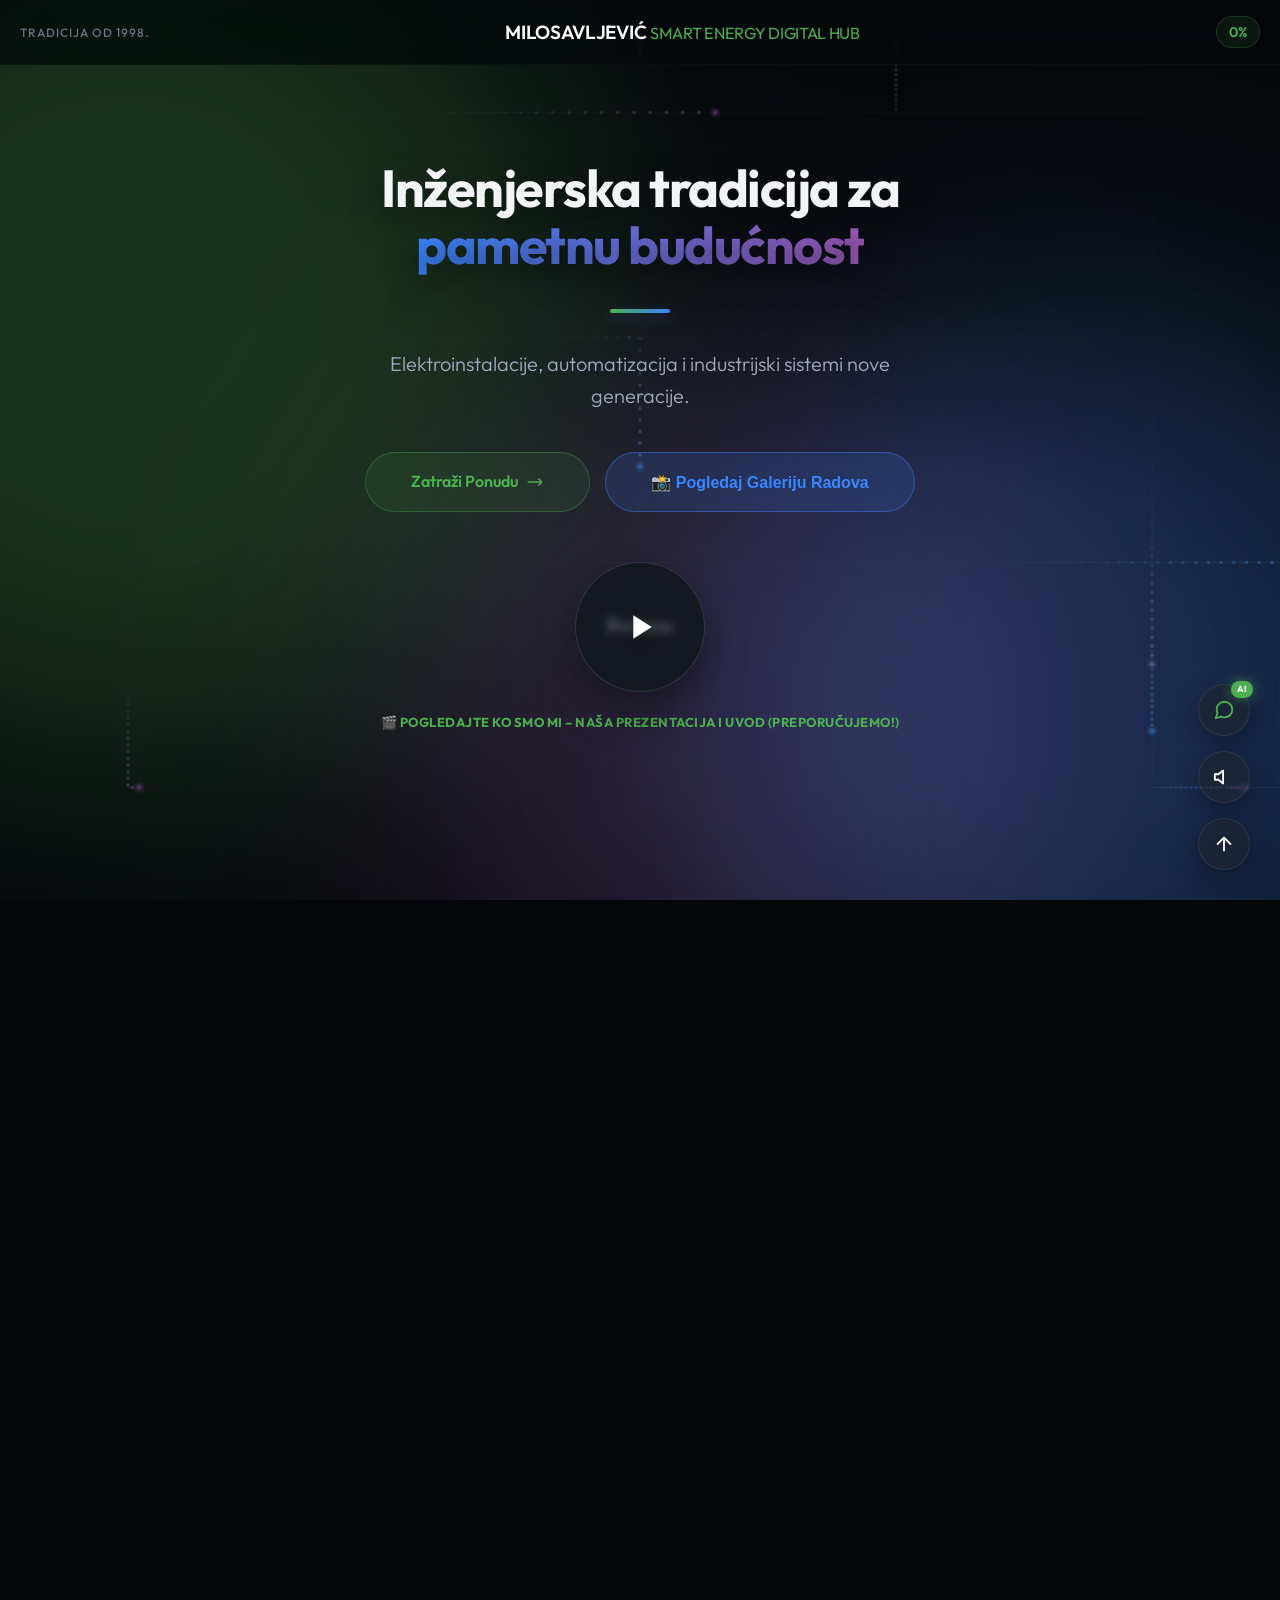
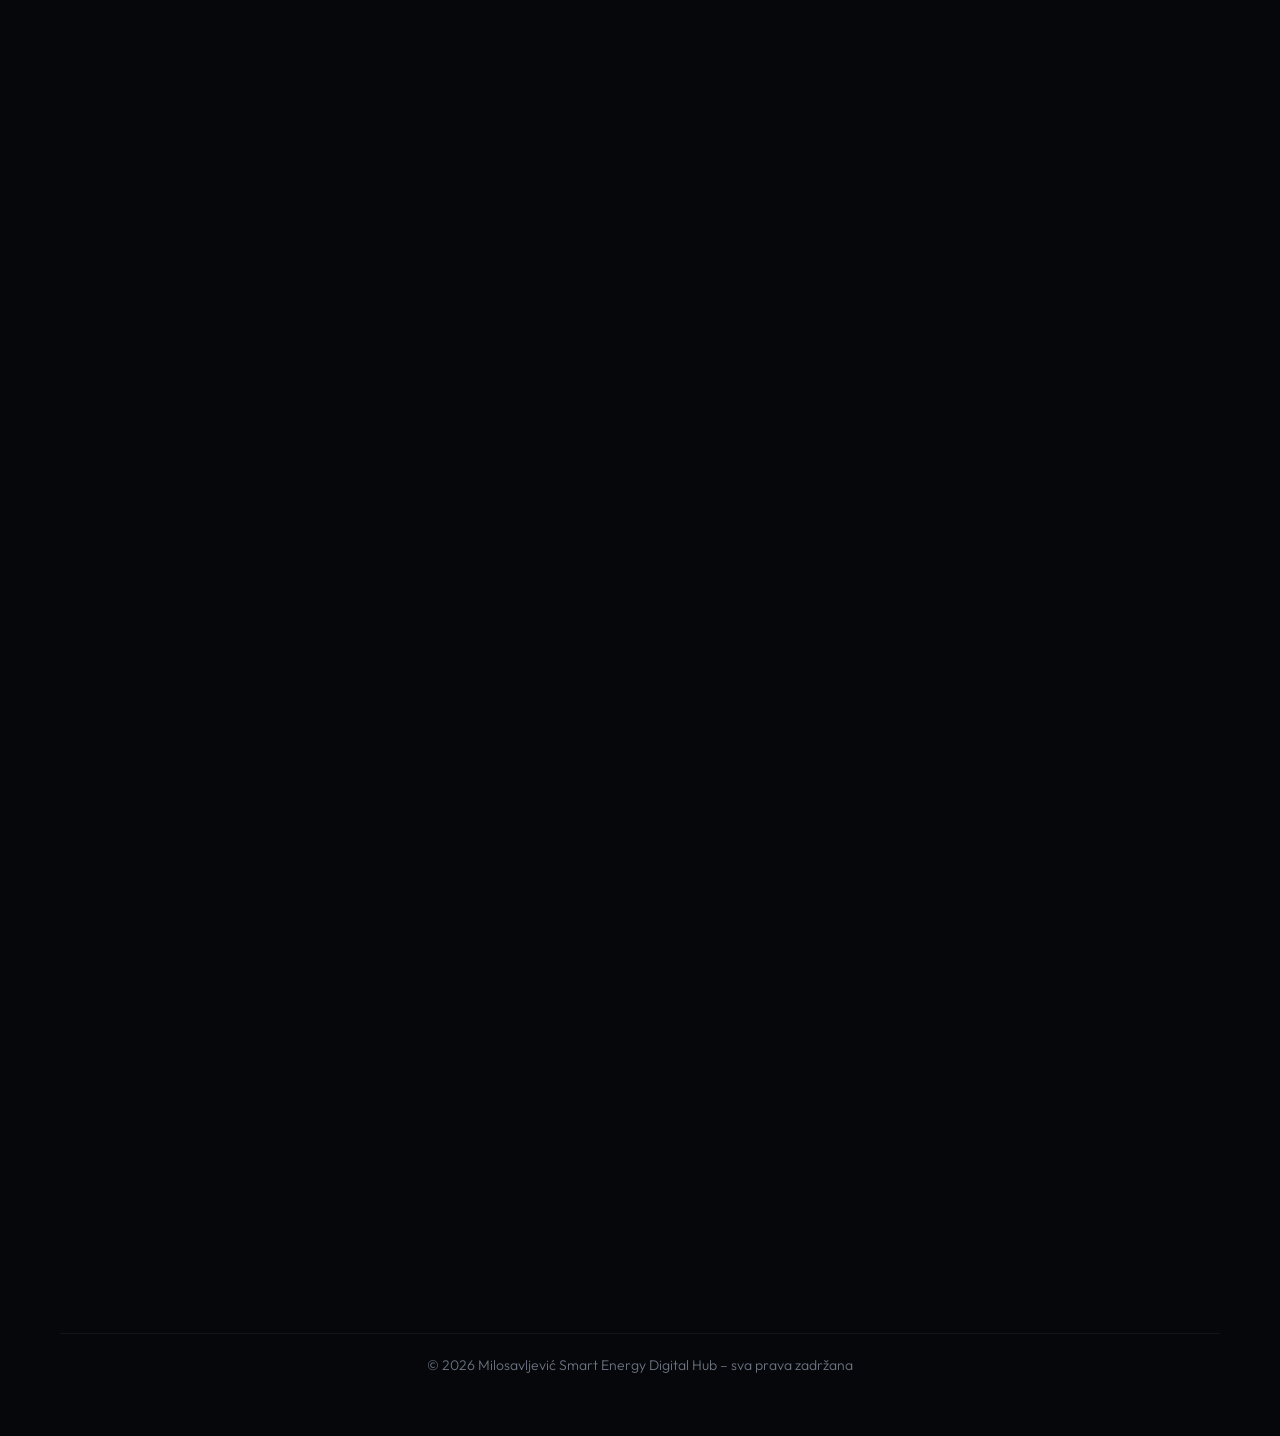
==== commit 2b15556c: "Update index.html" ====
--- a/index.html
+++ b/index.html
@@ -195,7 +195,7 @@
             .folder-quality-banner h3 { font-size: 18px; }
         }
 
-        /* ========== OSTALI STILOVI KAKO SU I BILI (Skraćeni pregled zbog dužine, preneseni u cjelosti) ========== */
+        /* OSTALI ELEMENTI SAJTA */
         .cta-banner { background: rgba(20, 24, 32, 0.6); backdrop-filter: blur(24px) saturate(180%); border: 1px solid rgba(76,175,80,0.3); border-radius: 32px; padding: 40px 30px; text-align: center; max-width: 900px; margin: 0 auto 60px auto; box-shadow: 0 20px 50px rgba(0,0,0,0.3); position: relative; overflow: hidden; }
         .cta-banner::before { content: ''; position: absolute; top: 0; left: -100%; width: 50%; height: 100%; background: linear-gradient(to right, transparent, rgba(255,255,255,0.05), transparent); transform: skewX(-20deg); animation: shine 6s infinite; }
         @keyframes shine { 0% { left: -100%; } 20% { left: 200%; } 100% { left: 200%; } }
@@ -376,7 +376,7 @@
     </div>
     <div id="insta-content-container" class="insta-image-grid-container">
         <div id="insta-content" class="insta-folder-grid">
-            <div style="grid-column: 1/-1; text-align:center; padding: 40px; color:#888;">📂 Učitavam slike...</div>
+            <div style="grid-column: 1/-1; text-align:center; padding: 40px; color:#888;">📂 Učitavam galeriju...</div>
         </div>
     </div>
 </div>
@@ -454,7 +454,7 @@
                 <a href="#elektropedija" class="btn-primary btn-secondary" style="margin-top: 0;">
                     <svg style="width:20px;height:20px;margin-right:8px;" fill="none" stroke="currentColor" stroke-width="2" viewBox="0 0 24 24"><path stroke-linecap="round" stroke-linejoin="round" d="M12 6.253v13m0-13C10.832 5.477 9.246 5 7.5 5S4.168 5.477 3 6.253v13C4.168 18.477 5.754 18 7.5 18s3.332.477 4.5 1.253m0-13C13.168 5.477 14.754 5 16.5 5c1.747 0 3.332.477 4.5 1.253v13C19.832 18.477 18.247 18 16.5 18c-1.746 0-3.332.477-4.5 1.253"></path></svg>
                     MSE Elektropedija
-                </a >
+                </a>
             </div>
         </div>
     </section>
@@ -722,48 +722,36 @@
     window.scrollTo(0, 0);
 });
 
-// GLOBALNE VARIJABLE ZA KONTROLU CANVASA
+// GLOBALNE VARIJABLE
 let canvasAnimationId = null;
-
-// ========== INSTAGRAM MODAL - DIREKTNO UČITAVANJE SLIKA SA GITHUB-A ==========
+const GITHUB_RAW_BASE = "https://raw.githubusercontent.com/mcpmarko83/milosavljevic-smart-energy/main";
+let folderData = [];
+let instaHistory = [];
+
+// ========== DINAMIČKO ČITANJE GALERIJE IZ JSON FAJLA ==========
+async function ucitajGaleriju() {
+    try {
+        const response = await fetch(`${GITHUB_RAW_BASE}/galerija.json?v=` + new Date().getTime());
+        if (!response.ok) throw new Error("Nije moguće učitati galerija.json");
+        
+        const data = await response.json();
+        folderData = data.map(kategorija => ({
+            name: kategorija.name,
+            path: `${GITHUB_RAW_BASE}/${kategorija.folder}`,
+            files: kategorija.files
+        }));
+    } catch (error) {
+        console.error("Greška pri učitavanju galerije:", error);
+    }
+}
+
+// Pokrećemo čitaje odmah
+ucitajGaleriju();
+
 const instaModal = document.getElementById('instagram-modal');
 const instaContent = document.getElementById('insta-content');
 const instaTitle = document.getElementById('insta-title');
 const instaBackBtn = document.getElementById('insta-back-btn');
-
-const GITHUB_RAW_BASE = "https://raw.githubusercontent.com/mcpmarko83/milosavljevic-smart-energy/main";
-
-// ⚠️ KLJUČNO: Ovdje su ubačeni tvoji stvarni folderi sa slike (DistributivneMreze, JavnaRasvjeta...).
-// MORAŠ promijeniti "1.jpg", "2.jpg" u STVARNA IMENA SLIKA koja se nalaze unutar tih foldera na GitHub-u!
-const folderData = [
-    {
-        name: "Distributivne Mreže",
-        path: `${GITHUB_RAW_BASE}/DistributivneMreze`,
-        files: ["1.jpg", "2.jpg", "3.jpg"] // ZAMIJENI SA TAČNIM IMENIMA
-    },
-    {
-        name: "Javna Rasvjeta",
-        path: `${GITHUB_RAW_BASE}/JavnaRasvjeta`,
-        files: ["1.jpg", "2.jpg", "3.jpg"] // ZAMIJENI SA TAČNIM IMENIMA
-    },
-    {
-        name: "Komercijalni Objekti",
-        path: `${GITHUB_RAW_BASE}/KomercijalniObjekti`,
-        files: ["1.jpg", "2.jpg", "3.jpg"] // ZAMIJENI SA TAČNIM IMENIMA
-    },
-    {
-        name: "Stambene Zgrade",
-        path: `${GITHUB_RAW_BASE}/StambeneZgrade`,
-        files: ["1.jpg", "2.jpg", "3.jpg"] // ZAMIJENI SA TAČNIM IMENIMA
-    },
-    {
-        name: "Vjerski Objekti",
-        path: `${GITHUB_RAW_BASE}/VjerskiObjekti`,
-        files: ["1.jpg", "2.jpg", "3.jpg"] // ZAMIJENI SA TAČNIM IMENIMA
-    }
-];
-
-let instaHistory = [];
 
 function openInstaModal() {
     instaModal.classList.add('active');
@@ -773,10 +761,19 @@
     instaBackBtn.style.display = 'none';
     instaContent.className = 'insta-folder-grid';
     
-    // Optimizacija performansi: Gasi tešku animaciju pozadine
     if (typeof canvasAnimationId !== 'undefined' && canvasAnimationId) {
         cancelAnimationFrame(canvasAnimationId);
         canvasAnimationId = null;
+    }
+    
+    if (folderData.length === 0) {
+        instaContent.innerHTML = '<div style="grid-column: 1/-1; text-align:center; padding: 40px; color:#fff;">📂 Učitavam galeriju sa servera...</div>';
+        // Pokušaj ponovnog učitavanja ako je kasnilo
+        ucitajGaleriju().then(() => {
+            if(folderData.length > 0) showFolderGrid();
+            else instaContent.innerHTML = '<div style="grid-column: 1/-1; text-align:center; padding: 40px; color:#e63946;">Greška: Provjerite da li postoji galerija.json fajl na GitHub-u.</div>';
+        });
+        return;
     }
     
     showFolderGrid();
@@ -786,7 +783,6 @@
     instaModal.classList.remove('active');
     document.body.style.overflow = '';
     
-    // Ponovo pali animaciju kada se modal zatvori
     if (typeof canvasAnimationId !== 'undefined' && !canvasAnimationId && typeof draw === 'function') {
         draw();
     }
@@ -794,7 +790,6 @@
 
 function showFolderGrid() {
     instaContent.innerHTML = '';
-
     const fragment = document.createDocumentFragment();
 
     folderData.forEach(folder => {
@@ -804,8 +799,8 @@
         const img = document.createElement('img');
         img.className = 'folder-image';
         img.alt = folder.name;
-        img.loading = "lazy"; // Spriječava istovremeno blokiranje RAM-a
-        img.decoding = "async"; // Asinhrono dekodiranje slike (ubrzava telefon)
+        img.loading = "lazy"; 
+        img.decoding = "async";
         
         if (folder.files && folder.files.length > 0) {
             img.src = `${folder.path}/${encodeURIComponent(folder.files[0])}`;
@@ -814,7 +809,7 @@
         }
         
         img.onerror = function() {
-            this.src = 'data:image/svg+xml;utf8,<svg xmlns="http://www.w3.org/2000/svg" width="400" height="400"><rect width="400" height="400" fill="%231a1f2a"/><text x="50%" y="50%" dominant-baseline="middle" text-anchor="middle" font-family="sans-serif" font-size="16" fill="%236b7280">Nema slike</text></svg>';
+            this.src = 'data:image/svg+xml;utf8,<svg xmlns="http://www.w3.org/2000/svg" width="400" height="400"><rect width="400" height="400" fill="%231a1f2a"/><text x="50%" y="50%" dominant-baseline="middle" text-anchor="middle" font-family="sans-serif" font-size="16" fill="%236b7280">Nema slika</text></svg>';
         };
         
         card.appendChild(img);
@@ -851,7 +846,6 @@
     `;
     instaContent.appendChild(qualityBanner);
 
-    // Korištenje Fragmenta za drastično ubrzanje DOM manipulacije
     const fragment = document.createDocumentFragment();
 
     folder.files.forEach(fileName => {
@@ -861,11 +855,11 @@
         const img = document.createElement('img');
         img.src = `${folder.path}/${encodeURIComponent(fileName)}`;
         img.alt = fileName;
-        img.loading = "lazy"; // Sprečava zamrzavanje skrolanja
-        img.decoding = "async"; // Ne blokira glavni (UI) thread
+        img.loading = "lazy";
+        img.decoding = "async";
         
         img.onerror = function() {
-            this.src = 'data:image/svg+xml;utf8,<svg xmlns="http://www.w3.org/2000/svg" width="400" height="400"><rect width="400" height="400" fill="%231a1f2a"/><text x="50%" y="50%" dominant-baseline="middle" text-anchor="middle" font-family="sans-serif" font-size="14" fill="%239ca3af">Provjeri ime fajla</text></svg>';
+            this.src = 'data:image/svg+xml;utf8,<svg xmlns="http://www.w3.org/2000/svg" width="400" height="400"><rect width="400" height="400" fill="%231a1f2a"/><text x="50%" y="50%" dominant-baseline="middle" text-anchor="middle" font-family="sans-serif" font-size="14" fill="%23e63946">Fajl ne postoji</text></svg>';
         };
         
         img.onclick = function(e) {
@@ -894,13 +888,11 @@
 
 // ========== OSTALI FUNKCIONALNI SKRIPTOVI ==========
 (function() {
-    // SCROLL REVEAL
     const revealObserver = new IntersectionObserver((entries, obs) => {
         entries.forEach(entry => { if (entry.isIntersecting) { entry.target.classList.add("active"); obs.unobserve(entry.target); } });
     }, { threshold: 0.1, rootMargin: "0px 0px -50px 0px" });
     document.querySelectorAll('.reveal').forEach(el => revealObserver.observe(el));
 
-    // MUZIKA
     const music = document.getElementById('bg-music');
     const musicToggleBtn = document.getElementById('music-toggle');
     const musicWaves = document.getElementById('music-waves');
@@ -920,7 +912,6 @@
     }
     if (musicToggleBtn) musicToggleBtn.addEventListener('click', e => { e.stopPropagation(); toggleMusic(); });
 
-    // VIDEO LIGHTBOX
     const videoTrigger = document.getElementById('video-trigger');
     const videoLightbox = document.getElementById('video-lightbox');
     const videoElement = document.getElementById('intro-video');
@@ -939,7 +930,6 @@
     document.getElementById('close-video-btn').addEventListener('click', closeVideo);
     if (videoLightbox) videoLightbox.addEventListener('click', e => { if (e.target === videoLightbox) closeVideo(); });
 
-    // HEADER PROGRESS
     const headerPercentBtn = document.getElementById('header-percent-btn');
     const headerProgressBar = document.getElementById('header-progress-bar');
     window.addEventListener('scroll', () => {
@@ -950,13 +940,11 @@
         if(headerProgressBar) headerProgressBar.style.width = `${p}%`;
     }, {passive: true});
 
-    // LIGHTBOX
     const lightbox = document.getElementById('lightbox');
     function closeLb() { lightbox.classList.remove('active'); }
     if(lightbox) lightbox.addEventListener('click', e => { if(e.target === lightbox) closeLb(); });
     document.getElementById('close-btn').addEventListener('click', closeLb);
 
-    // KONTAKT FORMA
     const contactForm = document.getElementById('clean-contact-form');
     const messagesContainer = document.getElementById('real-messages-container');
     function loadLocalMessages() {
@@ -1008,11 +996,9 @@
         });
     }
 
-    // BACK TO TOP
     const backBtn = document.getElementById('back-to-top');
     if(backBtn) backBtn.addEventListener('click', () => window.scrollTo({top:0, behavior:'smooth'}));
 
-    // KARUSEL
     const trackEl = document.getElementById('carouselTrack');
     const dotsContainer = document.getElementById('carouselDots');
     const slides = Array.from(document.querySelectorAll('.carousel-slide'));
